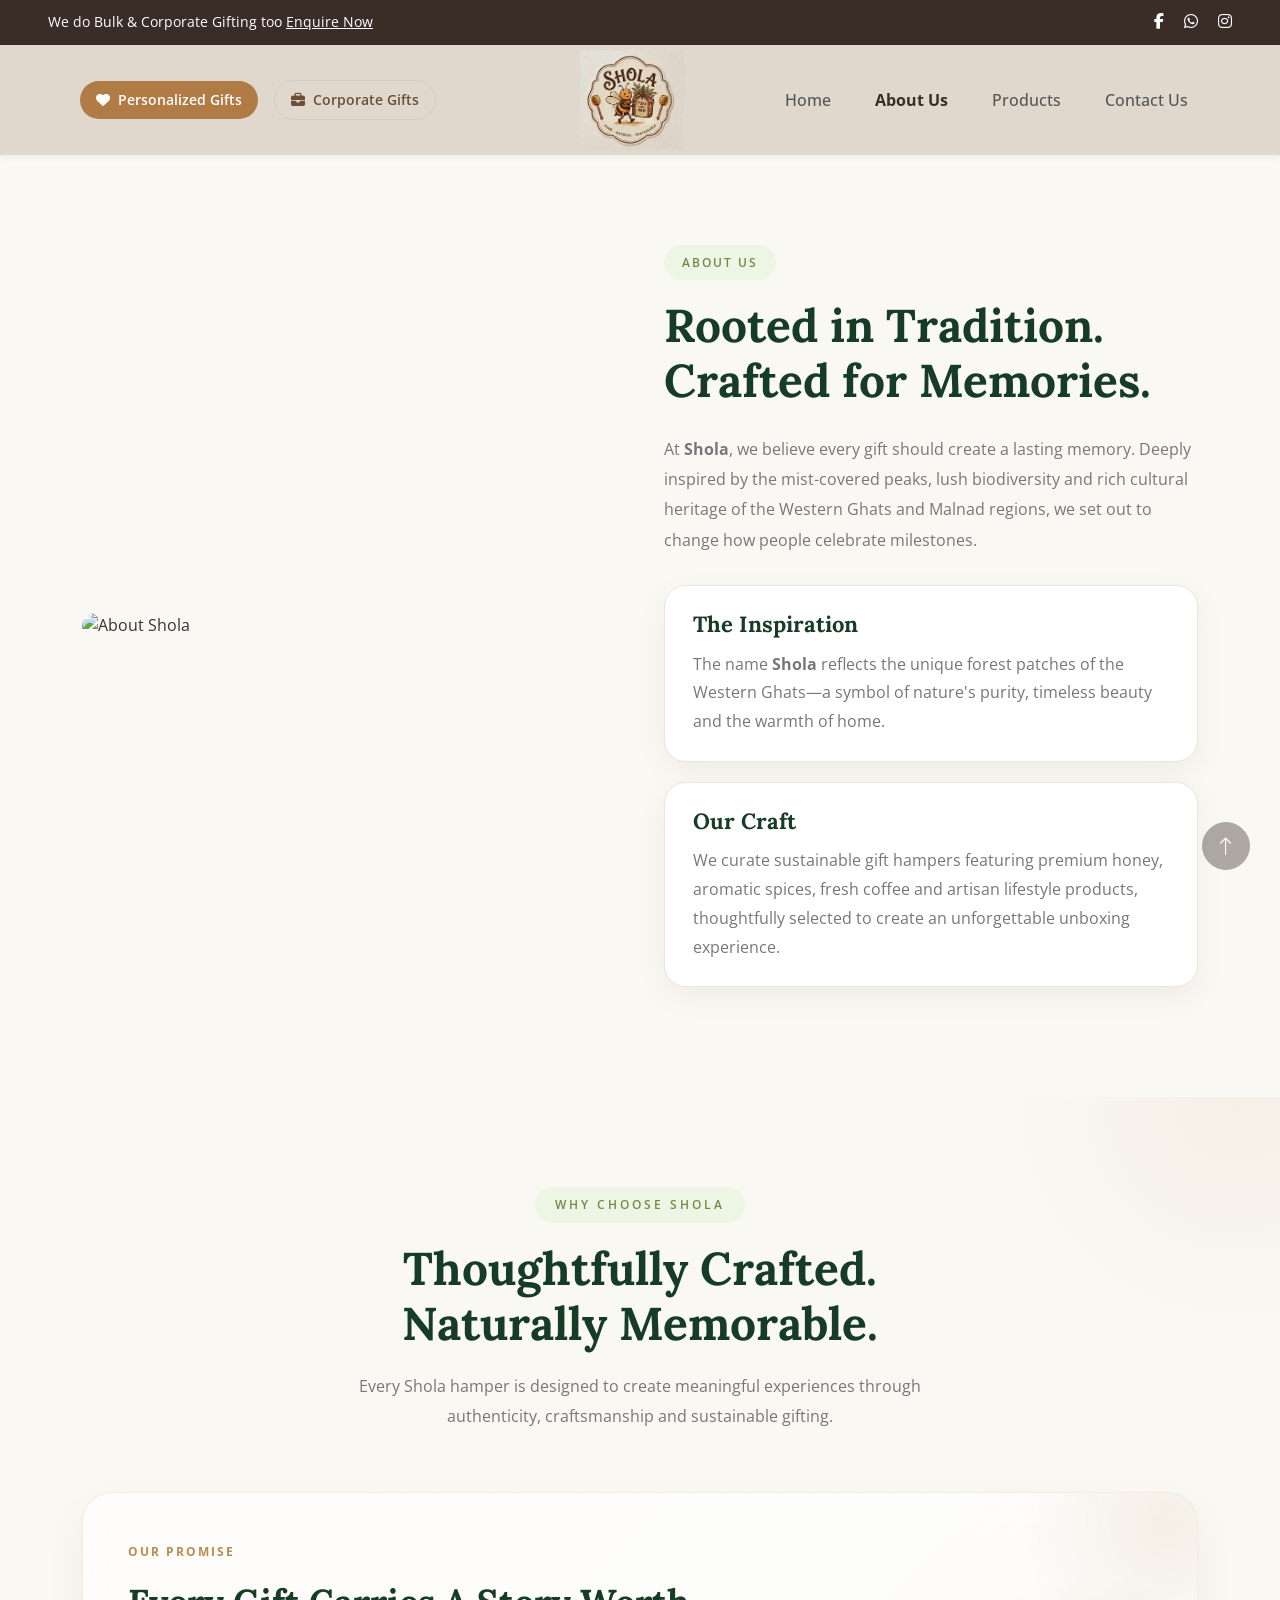
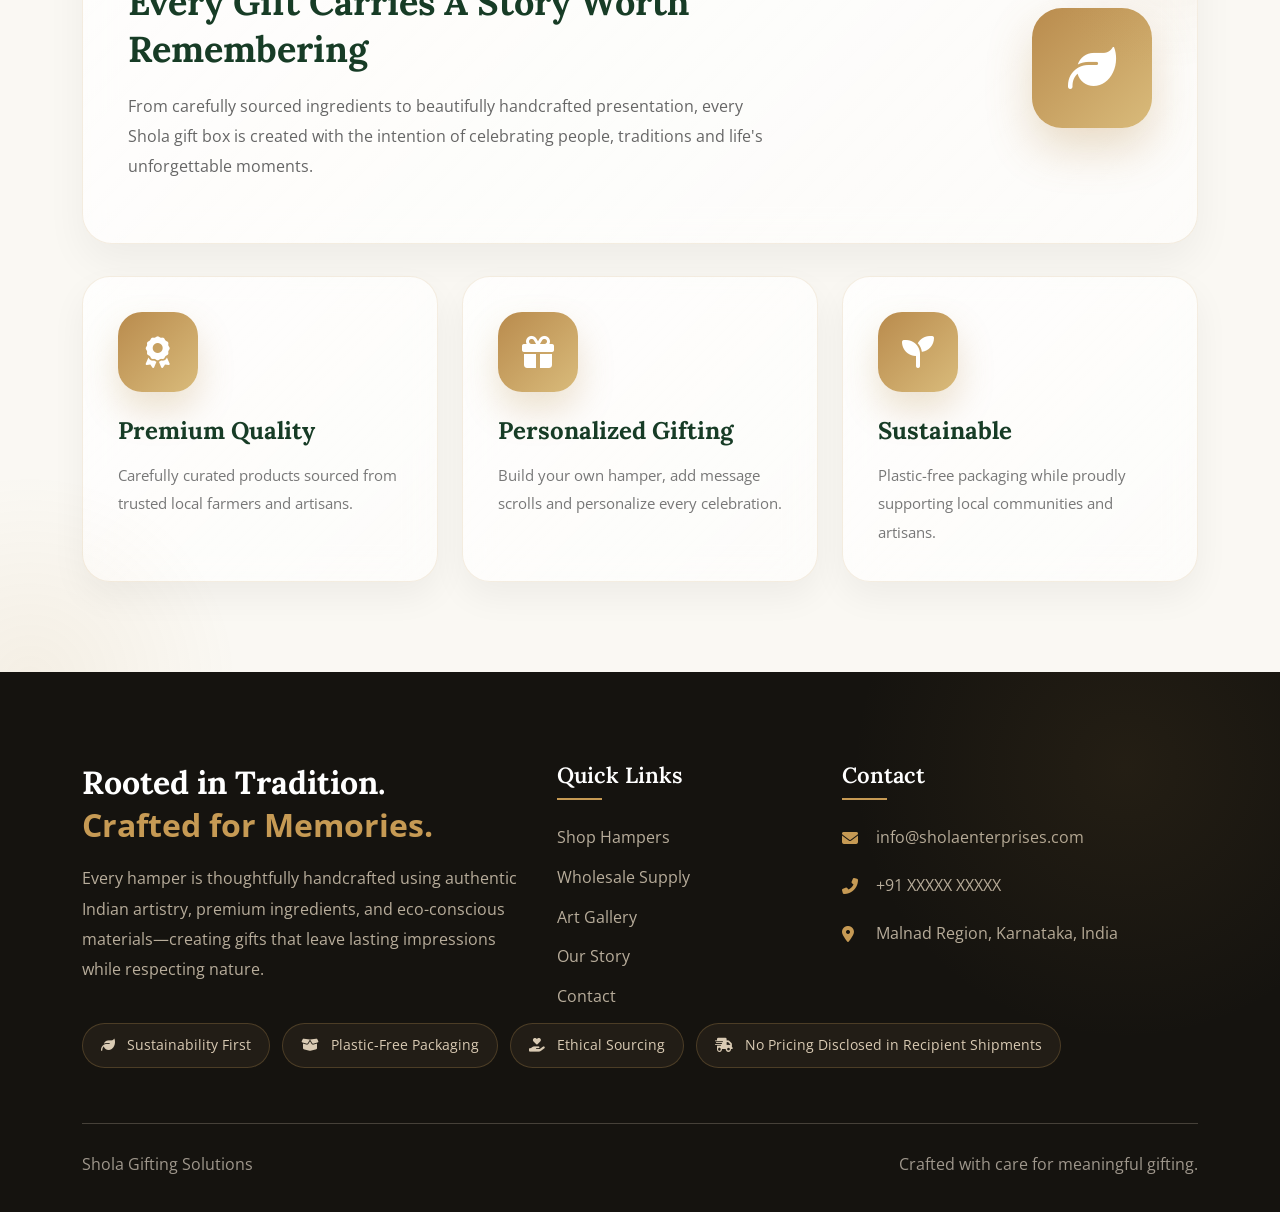
==== about.html @ b778dfd1 "First commit" ====
<!DOCTYPE html>
<html lang="en">

<head>
    <meta charset="utf-8">
    <title>Shola</title>
    <meta content="width=device-width, initial-scale=1.0" name="viewport">
    <meta content="" name="keywords">
    <meta content="" name="description">

    <!-- Favicon -->
    <link href="img/shola-logo.png" rel="icon">

    <!-- Google Web Fonts -->
    <link rel="preconnect" href="https://fonts.googleapis.com">
    <link rel="preconnect" href="https://fonts.gstatic.com" crossorigin>
    <link href="https://fonts.googleapis.com/css2?family=Open+Sans:wght@400;500&family=Lora:wght@600;700&display=swap"
        rel="stylesheet">

    <!-- Icon Font Stylesheet -->
    <link href="https://cdnjs.cloudflare.com/ajax/libs/font-awesome/5.10.0/css/all.min.css" rel="stylesheet">
    <link href="https://cdn.jsdelivr.net/npm/bootstrap-icons@1.4.1/font/bootstrap-icons.css" rel="stylesheet">

    <!-- Libraries Stylesheet -->
    <link href="lib/animate/animate.min.css" rel="stylesheet">
    <link href="lib/owlcarousel/assets/owl.carousel.min.css" rel="stylesheet">

    <!-- Customized Bootstrap Stylesheet -->
    <link href="css/bootstrap.min.css" rel="stylesheet">

    <!-- Template Stylesheet -->
    <link href="css/style.css" rel="stylesheet">

    <link rel="stylesheet" href="https://cdnjs.cloudflare.com/ajax/libs/font-awesome/6.5.2/css/all.min.css">
</head>

<body>
    <div id="header"></div>
    <!--=========================
        ABOUT SHOLA
==========================-->

    <section class="shola-about">

        <div class="container">

            <div class="row align-items-center g-5">

                <!-- Image -->

                <div class="col-lg-6">

                    <div class="shola-about-image">

                        <img src="https://placehold.co/700x850/f6f2ec/173c26?text=Shola+Image" alt="About Shola">

                    </div>

                </div>


                <!-- Content -->

                <div class="col-lg-6">

                    <span class="shola-about-tag">
                        ABOUT US
                    </span>

                    <h2 class="shola-about-title">
                        Rooted in Tradition.
                        <br>
                        Crafted for Memories.
                    </h2>

                    <p class="shola-about-text">

                        At <strong>Shola</strong>, we believe every gift should create
                        a lasting memory. Deeply inspired by the mist-covered peaks,
                        lush biodiversity and rich cultural heritage of the Western
                        Ghats and Malnad regions, we set out to change how people
                        celebrate milestones.

                    </p>

                    <div class="shola-about-card">

                        <h4>The Inspiration</h4>

                        <p>

                            The name <strong>Shola</strong> reflects the unique forest
                            patches of the Western Ghats—a symbol of nature's purity,
                            timeless beauty and the warmth of home.

                        </p>

                    </div>

                    <div class="shola-about-card">

                        <h4>Our Craft</h4>

                        <p>

                            We curate sustainable gift hampers featuring premium
                            honey, aromatic spices, fresh coffee and artisan
                            lifestyle products, thoughtfully selected to create an
                            unforgettable unboxing experience.

                        </p>

                    </div>

                </div>

            </div>

        </div>

    </section>

    <!--==================================
        WHY CHOOSE SHOLA
===================================-->

    <section class="shola-why">

        <div class="container">

            <div class="text-center mb-5">

                <span class="shola-why-tag">
                    WHY CHOOSE SHOLA
                </span>

                <h2 class="shola-why-title">
                    Thoughtfully Crafted.
                    <br>
                    Naturally Memorable.
                </h2>

                <p class="shola-why-subtitle">

                    Every Shola hamper is designed to create meaningful
                    experiences through authenticity, craftsmanship and
                    sustainable gifting.

                </p>

            </div>


            <!-- Hero Card -->

            <div class="shola-why-hero">

                <div class="row align-items-center">

                    <div class="col-lg-8">

                        <span class="shola-hero-label">
                            OUR PROMISE
                        </span>

                        <h3>

                            Every Gift Carries
                            A Story Worth Remembering

                        </h3>

                        <p>

                            From carefully sourced ingredients to beautifully
                            handcrafted presentation, every Shola gift box is
                            created with the intention of celebrating people,
                            traditions and life's unforgettable moments.

                        </p>

                    </div>

                    <div class="col-lg-4 text-lg-end">

                        <div class="shola-hero-icon">

                            <i class="fa fa-leaf"></i>

                        </div>

                    </div>

                </div>

            </div>



            <!-- Feature Cards -->

            <div class="row g-4 mt-2">

                <div class="col-lg-4">

                    <div class="shola-feature-card">

                        <div class="shola-feature-icon">

                            <i class="fa fa-award"></i>

                        </div>

                        <h4>
                            Premium Quality
                        </h4>

                        <p>

                            Carefully curated products sourced from trusted
                            local farmers and artisans.

                        </p>

                    </div>

                </div>



                <div class="col-lg-4">

                    <div class="shola-feature-card">

                        <div class="shola-feature-icon">

                            <i class="fa fa-gift"></i>

                        </div>

                        <h4>

                            Personalized Gifting

                        </h4>

                        <p>

                            Build your own hamper, add message scrolls
                            and personalize every celebration.

                        </p>

                    </div>

                </div>



                <div class="col-lg-4">

                    <div class="shola-feature-card">

                        <div class="shola-feature-icon">

                            <i class="fa fa-seedling"></i>

                        </div>

                        <h4>

                            Sustainable

                        </h4>

                        <p>

                            Plastic-free packaging while proudly supporting
                            local communities and artisans.

                        </p>

                    </div>

                </div>

            </div>

        </div>

    </section>
    <div id="footer"></div>

    <!-- Back to Top -->
    <a href="#" class="btn btn-lg btn-primary btn-lg-square rounded-circle back-to-top"><i
            class="bi bi-arrow-up"></i></a>


    <!-- JavaScript Libraries -->
    <script src="https://code.jquery.com/jquery-3.4.1.min.js"></script>
    <script src="https://cdn.jsdelivr.net/npm/bootstrap@5.0.0/dist/js/bootstrap.bundle.min.js"></script>
    <script src="lib/wow/wow.min.js"></script>
    <script src="lib/easing/easing.min.js"></script>
    <script src="lib/waypoints/waypoints.min.js"></script>
    <script src="lib/owlcarousel/owl.carousel.min.js"></script>

    <!-- Template Javascript -->
    <script src="js/include.js"></script>
    <script src="js/main.js"></script>
    <script>
        // Ensure carousel is initialized even if auto-ride is interfered with
        document.addEventListener('DOMContentLoaded', function () {
            try {
                var el = document.getElementById('header-carousel');
                if (el && window.bootstrap && bootstrap.Carousel) {
                    // re-init with options
                    var c = bootstrap.Carousel.getInstance(el);
                    if (!c) {
                        new bootstrap.Carousel(el, { interval: 4000, ride: 'carousel' });
                    } else {
                        c.cycle();
                    }
                }
            } catch (e) {
                console.warn('Carousel init error', e);
            }
        });
    </script>
</body>
---- css/style.css ----
/********** Template CSS **********/
:root {
    --primary: #3A2D28;
    --secondary: #aa5f03;
    --light: #F7F8FC;
    --dark: #111111;
}

.back-to-top {
    position: fixed;
    display: none;
    right: 30px;
    bottom: 30px;
    z-index: 99;
}

.my-6 {
    margin-top: 6rem;
    margin-bottom: 6rem;
}

.py-6 {
    padding-top: 3rem;
    padding-bottom: 3rem;
}

.bg-icon {
    background: url(../img/bg-icon.png) center center repeat;
    background-size: contain;
}


/*** Spinner ***/
#spinner {
    opacity: 0;
    visibility: hidden;
    transition: opacity .5s ease-out, visibility 0s linear .5s;
    z-index: 99999;
}

#spinner.show {
    transition: opacity .5s ease-out, visibility 0s linear 0s;
    visibility: visible;
    opacity: 1;
}


/*** Button ***/
.btn {
    font-weight: 500;
    transition: .5s;
}

.btn.btn-primary,
.btn.btn-secondary,
.btn.btn-outline-primary:hover,
.btn.btn-outline-secondary:hover {
    color: #FFFFFF;
}

.btn-square {
    width: 38px;
    height: 38px;
}

.btn-sm-square {
    width: 32px;
    height: 32px;
}

.btn-lg-square {
    width: 48px;
    height: 48px;
}

.btn-square,
.btn-sm-square,
.btn-lg-square {
    padding: 0;
    display: flex;
    align-items: center;
    justify-content: center;
    font-weight: normal;
}


/*** Navbar ***/
.fixed-top {
    transition: .5s;
}

.top-bar {
    background: #3A2D28;
    height: 45px;
    border-bottom: 1px solid rgba(0, 0, 0, .07);
}

.navbar .dropdown-toggle::after {
    border: none;
    content: "\f107";
    font-family: 'Open Sans', Arial, sans-serif;
    font-weight: 900;
    vertical-align: middle;
    margin-left: 8px;
}

.navbar .navbar-nav .nav-link {
    padding: 25px 15px;
    color: #555555;
    font-weight: 500;
    outline: none;
}

.navbar .navbar-nav .nav-link:hover,
.navbar .navbar-nav .nav-link.active {
    color: #3A2D28;
    font-weight: bold;
}

@media (max-width: 991.98px) {
    .navbar .navbar-nav {
        margin-top: 10px;
        border-top: 1px solid rgba(0, 0, 0, .07);
        background: #FFFFFF;
    }

    .navbar .navbar-nav .nav-link {
        padding: 10px 0;
    }
}

@media (min-width: 992px) {
    /* smoother dropdown: fade + slide instead of 3D rotate */
    .navbar .nav-item .dropdown-menu {
        display: block;
        visibility: hidden;
        top: 100%;
        transform: translateY(8px);
        transition: transform .18s ease, opacity .18s ease;
        opacity: 0;
        z-index: 2050;
        min-width: 220px;
    }

    .navbar .nav-item:hover .dropdown-menu {
        transform: translateY(0);
        visibility: visible;
        opacity: 1;
        color: #3A2D28; 
    }
}

/* General navbar/drowdown styling */
.navbar {
    z-index: 1100;
}

/* Refined header/navbar alignment overrides */
@media (min-width: 992px) {
    .container-fluid.fixed-top nav { padding-top: 0; padding-bottom: 0; }
    .container-fluid.fixed-top .row.w-100 { min-height: 96px; }
    .nav-left, .nav-center-logo, .nav-right { display:flex; align-items:center; }
    .nav-left { padding-left: 1.5rem; }
    .nav-right { padding-right: 1.5rem; }
    .nav-center-logo img { max-height: 78px; }
    .navbar .navbar-nav.flex-lg-row { padding: 0; margin: 0; gap: 1.25rem; }
    /* make nav links vertically centered and not stacked */
    .navbar .navbar-nav .nav-link { padding: 0.5rem .75rem; line-height: 1; height: auto; }
    .nav-right .navbar-nav { align-items: center; }
    /* ensure dropdown label aligns with other links */
    .nav-item.dropdown > .nav-link::after { margin-left: .5rem; }
}

@media (max-width: 991.98px) {
    /* keep pills hidden but ensure logo and toggler align */
    .nav-center-logo { justify-content: center; }
    .nav-right { justify-content: flex-end; }
    .nav-left { padding-left: .75rem; }
}

.navbar .dropdown-menu {
    background: #ffffff;
    border: 1px solid rgba(0,0,0,0.06);
    border-radius: 8px;
    padding: 6px 0;
    box-shadow: 0 8px 22px rgba(0,0,0,0.08);
}

.navbar .dropdown-item {
    color: var(--dark);
    padding: 10px 20px;
    font-weight: 500;
}

.navbar .dropdown-item:hover,
.navbar .dropdown-item:focus {
    background: rgba(30,90,15,0.06);
    color: var(--primary);
}

/* Mobile: make dropdowns full-width and touch-friendly inside collapsed nav */
@media (max-width: 991.98px) {
    .navbar .navbar-nav {
        background: #ffffff;
    }
    .navbar .dropdown-menu {
        position: static;
        float: none;
        box-shadow: none;
        border: none;
        padding-left: 0;
        padding-right: 0;
    }
    .navbar .dropdown-item {
        padding-left: 1.25rem;
        padding-right: 1.25rem;
    }
}

/* Ensure dropdown sits above announcement bar */
.container-fluid.fixed-top {
    z-index: 2000;
}


.page-header {
    padding-top: 14rem;
    padding-bottom: 6rem;
    background: url(../img/breadcrumb-about.png) top right no-repeat;
    background-size: cover;
}

.page-header1 {
    padding-top: 14rem;
    padding-bottom: 6rem;
    background: url(../img/breadcrumb-contact.png) top right no-repeat;
    background-size: cover;
}

/*** Carousel ***/
#header-carousel .carousel-item {
    height: 75vh;
    min-height: 360px;
    overflow: hidden;
}
#header-carousel .carousel-item img {
    width: 100%;
    height: 100%;
    object-fit: cover;
    object-position: center center;
}

#header-carousel .carousel-inner {
    height: 75vh;
}

/* ensure images render and don't collapse */
#header-carousel .carousel-item img {
    display: block;
    width: 100%;
    height: 75vh;
    object-fit: cover;
}

/* Slightly darken images for caption readability */
#header-carousel .carousel-item img {
    filter: brightness(0.92);
}

#header-carousel .carousel-caption h5 {
    font-size: 1.5rem;
    font-weight: 700;
    color: #fff;
}

#header-carousel .carousel-caption p {
    color: #fff;
}

/* Background-image slides (faster paint, no layout shift) */
#header-carousel .carousel-item {
    background-size: cover;
    background-position: center center;
    background-repeat: no-repeat;
    transition: transform .6s ease, opacity .6s ease;
    will-change: transform, opacity;
}

#header-carousel .carousel-item .overlay {
    position: absolute;
    inset: 0;
    background: rgba(0,0,0,0.22);
    z-index: 1;
}

#header-carousel .carousel-caption {
    position: absolute;
    top: 0;
    bottom: 0;
    left: 0;
    right: 0;
    display: flex;
    align-items: center;
    z-index: 2;
}

#header-carousel .carousel-item { position: relative; }

/* keep overlay below caption/content */
#header-carousel .carousel-item > *:not(.overlay) { position: relative; z-index: 3; }

/* Ensure Bootstrap carousel is visible and not hidden by other global styles */
#header-carousel {
    opacity: 1 !important;
    visibility: visible !important;
}

.breadcrumb-item+.breadcrumb-item::before {
    color: #999999;
}


/*** Section Header ***/
.section-header {
    position: relative;
    padding-top: 0px;
}

/* .section-header::before {
    position: absolute;
    content: "";
    width: 60px;
    height: 2px;
    top: 0;
    left: 50%;
    transform: translateX(-50%);
    background: var(--primary);
}

.section-header::after {
    position: absolute;
    content: "";
    width: 90px;
    height: 2px;
    top: 10px;
    left: 50%;
    transform: translateX(-50%);
    background: var(--secondary);
} */

.section-header.text-start::before,
.section-header.text-start::after {
    left: 0;
    transform: translateX(0);
}



/*** About ***/
.about-img img {
    position: relative;
    z-index: 2;
}

.about-img::before {
    position: absolute;
    content: "";
    top: 0;
    left: -50%;
    width: 100%;
    height: 100%;
    background-image: -webkit-repeating-radial-gradient(#FFFFFF, #EEEEEE 5px, transparent 5px, transparent 10px);
    background-image: -moz-repeating-radial-gradient(#FFFFFF, #EEEEEE 5px, transparent 5px, transparent 10px);
    background-image: -ms-repeating-radial-gradient(#FFFFFF, #EEEEEE 5px, transparent 5px, transparent 10px);
    background-image: -o-repeating-radial-gradient(#FFFFFF, #EEEEEE 5px, transparent 5px, transparent 10px);
    background-image: repeating-radial-gradient(#FFFFFF, #EEEEEE 5px, transparent 5px, transparent 10px);
    background-size: 20px 20px;
    transform: skew(20deg);
    z-index: 1;
}


/*** Product ***/
.nav-pills .nav-item .btn {
    color: var(--dark);
}

.nav-pills .nav-item .btn:hover,
.nav-pills .nav-item .btn.active {
    color: #FFFFFF;
}

.product-item {
    box-shadow: 0 0 45px rgba(0, 0, 0, .07);
}

.product-item img {
    transition: .5s;
}

.product-item:hover img {
    transform: scale(1.1);
}

.product-item small a:hover {
    color: var(--primary) !important;
}


/*** Testimonial ***/
.testimonial-carousel .owl-item .testimonial-item img {
    width: 60px;
    height: 60px;
}

.testimonial-carousel .owl-item .testimonial-item,
.testimonial-carousel .owl-item .testimonial-item * {
    transition: .5s;
}

.testimonial-carousel .owl-item.center .testimonial-item {
    background: var(--primary) !important;
}

.testimonial-carousel .owl-item.center .testimonial-item * {
    color: #FFFFFF !important;
}

.testimonial-carousel .owl-item.center .testimonial-item i {
    color: var(--secondary) !important;
}

.testimonial-carousel .owl-nav {
    margin-top: 30px;
    display: flex;
    justify-content: center;
}

.testimonial-carousel .owl-nav .owl-prev,
.testimonial-carousel .owl-nav .owl-next {
    margin: 0 12px;
    width: 50px;
    height: 50px;
    display: flex;
    align-items: center;
    justify-content: center;
    color: var(--dark);
    border: 2px solid var(--primary);
    border-radius: 50px;
    font-size: 18px;
    transition: .5s;
}

.testimonial-carousel .owl-nav .owl-prev:hover,
.testimonial-carousel .owl-nav .owl-next:hover {
    color: #FFFFFF;
    background: var(--primary);
}


/*** Footer ***/
.footer {
    color: #999999;
}

.footer .btn.btn-link {
    display: block;
    margin-bottom: 5px;
    padding: 0;
    text-align: left;
    color: #999999;
    font-weight: normal;
    text-transform: capitalize;
    transition: .3s;
}

.footer .btn.btn-link::before {
    position: relative;
    content: "\f105";
    font-family: 'Open Sans', Arial, sans-serif;
    font-weight: 900;
    color: #999999;
    margin-right: 10px;
}

.footer .btn.btn-link:hover {
    color: var(--light);
    letter-spacing: 1px;
    box-shadow: none;
}

.footer .copyright {
    padding: 25px 0;
    font-size: 15px;
    border-top: 1px solid rgba(256, 256, 256, .1);
}

.footer .copyright a {
    color: var(--light);
}

.footer .copyright a:hover {
    color: var(--primary);
}

/* custom css */

.container-fluid.fixed-top.px-0.wow.fadeIn {
    background-color: #fff !important;
}

#header {
    min-height: 155px;
}

@media (max-width: 991.98px) {
    #header {
        min-height: 145px;
    }
}

.fa-facebook-f {
    color: #fff; 
}

.fa-instagram {
    color: #fff; 
}


/* Announcement bar (news ticker) */
.announcement-bar {
    padding: 0.45rem 0;
    border-top: 1px solid rgba(0,0,0,0.04);
    z-index: 1035;
}

.announcement-bar .ticker {
    overflow: hidden;
}
.announcement-bar .ticker__wrap {
    display: inline-block;
    white-space: nowrap;
    will-change: transform;
    animation: ticker-scroll 20s linear infinite;
}
.announcement-bar .ticker__item {
    display: inline-block;
    padding-right: 4rem;
    font-weight: 600;
    color: #ffffff;
    font-size: 1rem;
}
.announcement-bar .ticker__wrap:hover {
    animation-play-state: paused;
}

/* Stabilize fixed header to avoid blinking on scroll */
.container-fluid.fixed-top {
    background-color: #ffffff !important;
    border-bottom: 1px solid rgba(0,0,0,0.07) !important;
    box-shadow: 0 2px 6px rgba(0,0,0,0.04);
    -webkit-backface-visibility: hidden;
    backface-visibility: hidden;
}

/* Disable WOW/animate effects on the fixed header to prevent layout shifts */
.container-fluid.fixed-top.wow,
.container-fluid.fixed-top.fadeIn,
.container-fluid.fixed-top.animated {
    animation: none !important;
    opacity: 1 !important;
    transform: none !important;
}

/* Make header height stable */
.container-fluid.fixed-top .top-bar,
.container-fluid.fixed-top nav.navbar,
.container-fluid.fixed-top .announcement-bar {
    -webkit-transform: translateZ(0);
}

@keyframes ticker-scroll {
    0% { transform: translateX(0); }
    100% { transform: translateX(-50%); }
}

@media (max-width: 767.98px) {
    .announcement-bar { padding: 0.5rem 0; }
    .announcement-bar .ticker__item { font-size: 0.9rem; padding-right: 2rem; }
    .page-header { padding-top: 16rem; }
}

@media (min-width: 768px) and (max-width: 991.98px) {
    .announcement-bar .ticker__item { font-size: 0.95rem; }
}

.fa-twitter {
    color: #fff; 
}

.mb-5 {
    margin-bottom: 0px !important;
}

.display-2 {
        font-size: 50px!important;
    }

 .btn-check:checked+.btn-outline-primary:focus, .btn-check:active+.btn-outline-primary:focus, .btn-outline-primary:active:focus, .btn-outline-primary.active:focus, .btn-outline-primary.dropdown-toggle.show:focus {
    box-shadow: none !important;
}

.navbar .dropdown-toggle::after { 
display: none!important;
}

.social-icon{
    width:45px;
    height:45px;
    display:flex;
    align-items:center;
    justify-content:center;
    text-decoration:none;
    background:transparent;
    transition:all .3s ease;
    font-size:20px;
}

/* Official Colors */
.facebook i{
    color:#1877F2;
}

.instagram i{
    /* Instagram Gradient */
    background:linear-gradient(
        45deg,
        #f09433,
        #e6683c,
        #dc2743,
        #cc2366,
        #bc1888
    );
    -webkit-background-clip:text;
    -webkit-text-fill-color:transparent;
}

.whatsapp i{
    color:#25D366;
}

/* Hover Effect */
.social-icon:hover{
    border-color:#fff;
    background:transparent;
    transform:translateY(-3px);
}

.social-icon:hover i{
    opacity:1;
}

.bgf{
    color:#999999;
}

.bgf:hover{
    color:#fff;
}

.footer .btn.btn-link::before { 
     display:none !important;
}

.category-section{
    background:#faf8f3;
    position:relative;
}

.section-tag{
    display:inline-block;
    color:#6f8b45;
    background:#edf5e5;
    padding:8px 18px;
    border-radius:30px;
    font-size:14px;
    font-weight:600;
    letter-spacing:1px;
    margin-bottom:15px;
}

.section-title{
    font-size:44px;
    font-weight:700;
    color:#173c26;
}

.section-subtitle{
    color:#777;
    max-width:650px;
    margin:auto;
    margin-top:10px;
}

.category-card{

    display:block;

    background:white;

    padding:40px 25px;

    border-radius:25px;

    text-align:center;

    text-decoration:none;

    position:relative;

    overflow:hidden;

    transition:.35s;

    box-shadow:
    0 10px 30px rgba(0,0,0,.05);

    height:100%;
}



.category-icon{

    width:95px;
    height:95px;

    margin:auto;

    border-radius:50%;

    background:#f7f4eb;

    display:flex;

    align-items:center;

    justify-content:center;

    margin-bottom:30px;

    transition:.35s;
}

.category-icon img{

    width:120px;
}

.category-card h4{

    color:#183c25;

    font-weight:700;

    margin-bottom:8px;
}

.category-card p{

    color:#777;

    margin-bottom:30px;
}

.category-card span{

    color:#6d8b42;

    font-weight:600;

    transition:.3s;
}

.category-card:hover{

    transform:translateY(-12px);
}

.category-card:hover:before{

    transform:scale(1.6);
}

.category-card:hover .category-icon{

    background:#173c26;
}


.category-card:hover span{

    letter-spacing:1px;
}

.marketplaces{
    padding:20px 20px;
    background:linear-gradient(180deg,#fff,#faf8f3);
    position:relative;
    overflow:hidden;
}

.marketplaces::before{
    content:'';
    width:350px;
    height:350px;
    background:#ffd54f22;
    border-radius:50%;
    position:absolute;
    left:-120px;
    top:-120px;
    filter:blur(40px);
}

.marketplaces::after{
    content:'';
    width:280px;
    height:280px;
    background:#c8e6c922;
    border-radius:50%;
    position:absolute;
    right:-100px;
    bottom:-100px;
    filter:blur(40px);
}

.marketplaces .container{
    max-width:1200px;
    margin:auto;
    text-align:center;
    position:relative;
    z-index:2;
}

.marketplaces .tag{
    display:inline-block;
    padding:10px 22px;
    border-radius:50px;
    background:#f4efe5;
    color:#8b5e3c;
    font-weight:600;
    margin-bottom:20px;
}

.marketplaces h2{
    font-size:48px;
    line-height:1.2;
    margin-bottom:18px;
    color:#1b1b1b;
}

.marketplaces h2 span{
    display:block;
    color:#c08b2b;
}

.marketplaces p{
    max-width:650px;
    margin:auto;
    color:#666;
    font-size:17px;
    margin-bottom:20px;
}

.platforms{
    display:grid;
    grid-template-columns:repeat(auto-fit,minmax(150px,1fr));
    gap:28px;
}

.platform{
    height:130px;
    background:white;
    border-radius:22px;
    display:flex;
    align-items:center;
    justify-content:center;
    box-shadow:
        0 10px 35px rgba(0,0,0,.08);
    transition:.35s ease;
    border:1px solid rgba(0,0,0,.05);
    position:relative;
    overflow:hidden;
}

.platform::before{
    content:'';
    position:absolute;
    inset:0;
    background:linear-gradient(
        135deg,
        rgba(255,215,0,.08),
        transparent 60%
    );
    opacity:0;
    transition:.35s;
}

.platform:hover{
    transform:translateY(-12px);
    box-shadow:
        0 18px 45px rgba(0,0,0,.12);
}

.platform:hover::before{
    opacity:1;
}

.platform img{
    width:75px;
    transition:.35s;
}

.platform:hover img{
    transform:scale(1.12);
}

.blinkit:hover{
    border-color:#ffd600;
}

.instamart:hover{
    border-color:#ff7a00;
}

.zepto:hover{
    border-color:#7b2ff7;
}

.amazon:hover{
    border-color:#f9a825;
}

.flipkart:hover{
    border-color:#1976d2;
}

.bigbasket:hover{
    border-color:#8bc34a;
}

@media(max-width:768px){

.marketplaces{
    padding:70px 20px;
}

.marketplaces h2{
    font-size:34px;
}

.platform{
    height:110px;
}

.platform img{
    width:60px;
}

}

@media (max-width: 991.98px) {
    #header-carousel .carousel-inner {
        height: 55vh;
    }

    #header-carousel .carousel-caption {
        padding: 1rem 1.25rem;
    }

    .section-title {
        font-size: 36px;
    }

    .section-subtitle {
        max-width: 100%;
        margin-top: 0.75rem;
        font-size: 0.98rem;
    }

    .category-card {
        padding: 30px 20px;
    }

    .category-icon {
        width: 80px;
        height: 80px;
        margin-bottom: 25px;
    }

    .category-icon img {
        width: 70px;
        max-width: 100%;
        height: auto;
    }

    .product-item {
        min-height: auto;
    }

    .testimonial-carousel .owl-item .testimonial-item {
        padding: 1.5rem;
    }

    .testimonial-carousel .owl-item .testimonial-item img {
        width: 50px;
        height: 50px;
    }

    .testimonial-carousel .owl-nav .owl-prev,
    .testimonial-carousel .owl-nav .owl-next {
        width: 40px;
        height: 40px;
        font-size: 16px;
    }

    .display-2 {
        font-size: 42px !important;
    }
}

@media (max-width: 767.98px) {
    #header-carousel .carousel-inner {
        height: 45vh;
    }

    .carousel-caption {
        align-items: flex-end;
        padding: 1rem;
    }

    .carousel-caption h5 {
        font-size: 1.25rem;
    }

    .carousel-caption p {
        font-size: 0.95rem;
    }

    .announcement-bar .ticker__item {
        font-size: 0.88rem;
        padding-right: 1.5rem;
    }

    .category-card {
        padding: 20px 16px;
    }

    .section-title {
        font-size: 30px;
    }

    .section-subtitle {
        font-size: 0.95rem;
    }

    .platform {
        height: auto;
        min-height: 100px;
    }

    .platform img {
        width: 50px;
    }

    .product-item img {
        max-height: 240px;
    }

    .testimonial-carousel .owl-item .testimonial-item {
        padding: 1rem;
    }

    .testimonial-item p {
        font-size: 0.95rem;
    }

    .testimonial-carousel .owl-nav {
        margin-top: 20px;
    }

    .testimonial-carousel .owl-nav .owl-prev,
    .testimonial-carousel .owl-nav .owl-next {
        width: 38px;
        height: 38px;
    }

    .footer .copyright {
        padding: 20px 0;
        font-size: 14px;
    }

    .navbar .navbar-nav .nav-link {
        padding: 0.75rem 0;
    }
}

@media (max-width: 575.98px) {
    .navbar-brand img {
        max-height: 60px;
    }

    .navbar .navbar-collapse {
        padding: 0 1rem;
    }

    #header-carousel .carousel-inner {
        height: 40vh;
    }

    #header-carousel .carousel-caption {
        padding: 0.8rem 1rem;
    }

    .section-title {
        font-size: 28px;
    }

    .section-subtitle {
        font-size: 0.9rem;
    }

    .category-card {
        padding: 16px 14px;
    }

    .category-icon {
        width: 70px;
        height: 70px;
    }

    .category-icon img {
        width: 55px;
    }

    .marketplaces .tag {
        padding: 8px 16px;
    }

    .marketplaces h2 {
        font-size: 30px;
    }

    .marketplaces p {
        font-size: 0.95rem;
    }

    .testimonial-carousel .owl-item .testimonial-item {
        padding: 0.85rem;
    }

    .testimonial-item p {
        font-size: 0.92rem;
    }

    .footer .copyright {
        padding: 16px 0;
    }
}

div#tab-1 {
    margin-top: 20px;
}

*{
margin:0;
padding:0;
box-sizing:border-box;
font-family:'Open Sans', Arial, sans-serif;
}

html, body {
    font-family:'Open Sans', Arial, sans-serif;
    color:#333333;
    line-height:1.6;
    background:#fafafa;
    overflow-x: hidden;
}

img, svg, video, iframe {
    max-width: 100%;
    height: auto;
    display: block;
}

.dryfruits{
width:90%;
margin:60px auto;
}

h2{
font-size:36px;
margin-bottom:25px;
}

.tabs{
display:flex;
gap:20px;
margin-bottom:40px;
flex-wrap:wrap;
}

.tab{
background:none;
border:none;
font-size:18px;
cursor:pointer;
padding-bottom:8px;
color:#666;
}

.tab.active{
border-bottom:3px solid #0d8c72;
color:#000;
font-weight:bold;
}

.category{
display:none;
}

.category.active{
display:block;
}

.slider{
position:relative;
max-width:420px;
margin:auto;
}

.slides{
position:relative;
height:420px;
overflow:hidden;
}

.slides .slide{
position:absolute;
width:100%;
height:100%;
object-fit:contain;
opacity:0;
transition:.5s;
}

.slides .slide.active{
opacity:1;
}


.prev,
.next{

position:absolute;
top:50%;
transform:translateY(-50%);
width:45px;
height:45px;
border:none;
border-radius:50%;
background:#fff;
box-shadow:0 5px 15px rgba(0,0,0,.15);
cursor:pointer;
font-size:22px;
z-index:5;
}

.prev{
left:-60px;
}

.next{
right:-60px;
}

.dots{
margin:25px 0;
text-align:center;
}

.dot{

width:12px;
height:12px;
background:#ccc;
display:inline-block;
margin:5px;
border-radius:50%;
cursor:pointer;
}

.dot.active{
background:#0d8c72;
}

.buttons{

display:flex;
justify-content:center;
gap:15px;
margin-top:20px;
flex-wrap:wrap;
}

.buttons a{

text-decoration:none;
padding:12px 25px;
border-radius:8px;
color:#fff;
font-weight:bold;
}

.buy{
background:#0d8c72;
}

.amazon{
background:#ff9900;
}

.flipkart{
background:#2874f0;
}

.platform.amazon {
background:#fff !important;
}

.platform.flipkart {
background:#fff !important;
}

.pt-5 {
    padding-top: 0rem !important;
}

nav.navbar.navbar-expand-lg.navbar-light.py-lg-0.px-lg-5.wow.fadeIn
 {
    background: #ded6cb !important;
}

/*==========================
        SHOLA FOOTER
===========================*/

.shola-footer{

    background:#15130f;

    color:#d7cbb9;

    padding:90px 0 35px;

    position:relative;

    overflow:hidden;
}


.shola-footer::before{

    content:"";

    position:absolute;

    width:550px;

    height:550px;

    background:radial-gradient(circle,#8a6b3620,transparent 70%);

    top:-180px;

    right:-120px;

}


.shola-footer-logo img{

    height:70px;

    margin-bottom:25px;

}


.shola-footer-title{

    color:#fff;

    font-size:32px;

    font-weight:700;

    line-height:1.3;

    margin-bottom:18px;

}


.shola-footer-title span{

    color:#c69a54;

    display:block;

}


.shola-footer-text{

    color:#b8ad9b;

    line-height:1.9;

    margin-bottom:35px;

}


.footer-heading{

    color:#fff;

    font-size:22px;

    margin-bottom:25px;

    position:relative;

}


.footer-heading::after{

    content:"";

    width:45px;

    height:2px;

    background:#c69a54;

    display:block;

    margin-top:10px;

}


.footer-links{

    list-style:none;

    padding:0;

    margin:0;

}


.footer-links li{

    margin-bottom:14px;

}


.footer-links a{

    color:#b8ad9b;

    text-decoration:none;

    transition:.35s;

    display:inline-block;

}


.footer-links a:hover{

    color:#d9b574;

    transform:translateX(8px);

}


.footer-contact div{

    display:flex;

    align-items:flex-start;

    gap:14px;

    margin-bottom:22px;

}


.footer-contact i{

    color:#c69a54;

    margin-top:5px;

    width:20px;

}


.footer-contact a,

.footer-contact span{

    color:#b8ad9b;

    text-decoration:none;

    transition:.3s;

}


.footer-contact a:hover{

    color:#fff;

}


.shola-footer-promise{

    display:flex;

    flex-wrap:wrap;

    gap:12px;

}


.shola-footer-promise span{

    background:#221d16;

    border:1px solid rgba(198,154,84,.25);

    color:#d9cab3;

    padding:10px 18px;

    border-radius:30px;

    font-size:14px;

    transition:.35s;

}


.shola-footer-promise span:hover{

    background:#c69a54;

    color:#fff;

    transform:translateY(-4px);

}


.shola-footer-promise i{

    margin-right:8px;

}


.footer-divider{

    border-color:rgba(255,255,255,.08);

    margin:55px 0 28px;

}


.footer-copy,

.footer-credit{

    color:#9f978c;

    margin:0;

}


.footer-credit a{

    color:#d9b574;

    text-decoration:none;

}


.footer-credit a:hover{

    color:#fff;

}


@media(max-width:991px){

.shola-footer{

text-align:center;

}

.footer-heading::after{

margin:auto;
margin-top:10px;

}

.footer-contact div{

justify-content:center;

}

.shola-footer-promise{

justify-content:center;

}

}

/*==========================================
        SHOLA EXPLORE COLLECTIONS
        PART 1
==========================================*/

.shola-explore{
    position:relative;
    padding:90px 0;
    background:linear-gradient(180deg,#fbfaf8 0%,#f6f2ec 100%);
    overflow:hidden;
}

.shola-explore::before{
    content:"";
    position:absolute;
    width:520px;
    height:520px;
    left:-260px;
    top:-180px;
    border-radius:50%;
    background:radial-gradient(circle,
    rgba(183,138,67,.10),
    transparent 72%);
}

.shola-explore::after{
    content:"";
    position:absolute;
    width:420px;
    height:420px;
    right:-180px;
    bottom:-150px;
    border-radius:50%;
    background:radial-gradient(circle,
    rgba(183,138,67,.08),
    transparent 72%);
}


/*==============================
        SECTION TITLE
==============================*/

.shola-explore-label{

    display:inline-flex;
    align-items:center;
    justify-content:center;

    padding:8px 22px;

    border-radius:50px;

    background:#ffffff;

    border:1px solid rgba(184,140,67,.15);

    color:#a17439;

    font-size:12px;

    letter-spacing:3px;

    text-transform:uppercase;

    font-weight:600;

    box-shadow:0 10px 25px rgba(0,0,0,.04);

}

.shola-explore-title{

    margin-top:18px;

    font-size:46px;

    font-weight:700;

    color:#202020;

    line-height:1.2;

    letter-spacing:-1px;

}


/*==============================
        CARD
==============================*/

.shola-collection-card{

    position:relative;

    display:flex;

    align-items:center;

    gap:28px;

    background:rgba(255,255,255,.65);

    backdrop-filter:blur(18px);

    -webkit-backdrop-filter:blur(18px);

    border:1px solid rgba(255,255,255,.7);

    border-radius:28px;

    padding:32px;

    min-height:220px;

    overflow:hidden;

    transition:.45s;

    box-shadow:
    0 10px 30px rgba(0,0,0,.05);

}

.shola-feature-card{

    background:linear-gradient(135deg,
    #fff,
    #faf4ea);

}

.shola-collection-card::before{

    content:"";

    position:absolute;

    inset:0;

    border-radius:28px;

    padding:1px;

    background:linear-gradient(135deg,
    rgba(183,138,67,.5),
    transparent,
    rgba(183,138,67,.3));

    -webkit-mask:
        linear-gradient(#fff 0 0) content-box,
        linear-gradient(#fff 0 0);

    -webkit-mask-composite:xor;

    mask-composite:exclude;

    opacity:0;

    transition:.45s;

}

.shola-collection-card:hover{

    transform:translateY(-10px);

    box-shadow:
    0 30px 60px rgba(0,0,0,.08);

}

.shola-collection-card:hover::before{

    opacity:1;

}


/*==============================
        ICON
==============================*/

.shola-card-icon{

    width:86px;

    height:86px;

    min-width:86px;

    border-radius:24px;

    display:flex;

    align-items:center;

    justify-content:center;

    background:linear-gradient(135deg,
    #b98b4d,
    #d9bb7b);

    color:#fff;

    font-size:34px;

    transition:.45s;

    box-shadow:
    0 18px 30px rgba(185,139,77,.30);

}

.shola-collection-card:hover
.shola-card-icon{

    transform:
    rotate(-8deg)
    scale(1.08);

}


/*==============================
        CONTENT
==============================*/

.shola-card-content{

    flex:1;

}

.shola-card-number{

    display:inline-block;

    color:#b98b4d;

    font-size:12px;

    letter-spacing:4px;

    font-weight:700;

    margin-bottom:10px;

}

.shola-card-content h3{

    font-size:27px;

    color:#222;

    font-weight:700;

    margin-bottom:18px;

    transition:.35s;

}

.shola-collection-card:hover h3{

    color:#b98b4d;

}

.shola-item-list{

    display:flex;

    flex-wrap:wrap;

    gap:10px;

}

.shola-item-list span{

    display:inline-flex;

    align-items:center;

    padding:9px 16px;

    border-radius:30px;

    background:#faf7f2;

    border:1px solid #ede3d1;

    color:#555;

    font-size:13px;

    font-weight:500;

    transition:.35s;

}

.shola-item-list span:hover{

    background:#b98b4d;

    color:#fff;

    border-color:#b98b4d;

}

/*==========================================
        ARROW
==========================================*/

.shola-arrow{

    width:60px;

    height:60px;

    min-width:60px;

    border-radius:18px;

    display:flex;

    align-items:center;

    justify-content:center;

    background:#f8f5ef;

    color:#b98b4d;

    font-size:20px;

    transition:all .4s ease;

    position:relative;

    overflow:hidden;

}

.shola-arrow::before{

    content:"";

    position:absolute;

    inset:0;

    background:linear-gradient(135deg,#b98b4d,#d7ba7d);

    transform:scale(0);

    transition:.4s;

    border-radius:18px;

}

.shola-arrow i{

    position:relative;

    z-index:2;

    transition:.35s;

}

.shola-collection-card:hover .shola-arrow{

    color:#fff;

}

.shola-collection-card:hover .shola-arrow::before{

    transform:scale(1);

}

.shola-collection-card:hover .shola-arrow i{

    transform:translateX(6px);

}


/*==========================================
        WHOLESALE STRIP
==========================================*/

.shola-wholesale-strip{

    display:flex;

    align-items:center;

    justify-content:space-between;

    padding:26px 34px;

    border-radius:24px;

    background:#1d1d1d;

    color:#fff;

    transition:.45s;

    position:relative;

    overflow:hidden;

    cursor:pointer;

}

.shola-wholesale-strip::before{

    content:"";

    position:absolute;

    left:-120%;

    top:0;

    width:100%;

    height:100%;

    background:linear-gradient(
        120deg,
        transparent,
        rgba(255,255,255,.12),
        transparent
    );

    transition:1s;

}

.shola-wholesale-strip:hover::before{

    left:120%;

}

.shola-wholesale-strip:hover{

    transform:translateY(-6px);

    box-shadow:0 22px 45px rgba(0,0,0,.15);

}

.shola-strip-left{

    display:flex;

    align-items:center;

    gap:18px;

}

.shola-strip-left i{

    width:56px;

    height:56px;

    border-radius:18px;

    display:flex;

    align-items:center;

    justify-content:center;

    background:rgba(255,255,255,.08);

    color:#d9bb7b;

    font-size:22px;

}

.shola-strip-left span{

    font-size:20px;

    font-weight:600;

    letter-spacing:.3px;

}

.shola-strip-right{

    width:58px;

    height:58px;

    border-radius:18px;

    display:flex;

    align-items:center;

    justify-content:center;

    background:#b98b4d;

    transition:.35s;

}

.shola-strip-right i{

    color:#fff;

    font-size:20px;

    transition:.35s;

}

.shola-wholesale-strip:hover .shola-strip-right{

    transform:rotate(-45deg);

}


/*==========================================
        GLOW EFFECT
==========================================*/

.shola-collection-card{

    isolation:isolate;

}

.shola-collection-card::after{

    content:"";

    position:absolute;

    width:240px;

    height:240px;

    right:-140px;

    top:-140px;

    border-radius:50%;

    background:radial-gradient(circle,
    rgba(185,139,77,.18),
    transparent 72%);

    opacity:0;

    transition:.45s;

    z-index:-1;

}

.shola-collection-card:hover::after{

    opacity:1;

}


/*==========================================
        RESPONSIVE
==========================================*/

@media (max-width:1200px){

    .shola-explore{
        padding:80px 0;
    }

    .shola-explore-title{
        font-size:40px;
    }

    .shola-collection-card{
        padding:26px;
        min-height:200px;
    }

}

@media (max-width:991px){

    .shola-explore{
        padding:70px 0;
    }

    .shola-explore-title{
        font-size:34px;
    }

    .shola-collection-card{

        flex-direction:column;

        align-items:flex-start;

        gap:22px;

    }

    .shola-arrow{

        width:52px;
        height:52px;
        min-width:52px;

    }

    .shola-strip-left span{

        font-size:18px;

    }

}

@media (max-width:767px){

    .shola-explore{

        padding:60px 0;

    }

    .shola-explore-title{

        font-size:30px;

    }

    .shola-collection-card{

        padding:22px;

        border-radius:22px;

    }

    .shola-card-icon{

        width:72px;
        height:72px;
        min-width:72px;

        font-size:28px;

        border-radius:20px;

    }

    .shola-card-content h3{

        font-size:22px;

    }

    .shola-item-list{

        gap:8px;

    }

    .shola-item-list span{

        font-size:12px;

        padding:8px 14px;

    }

    .shola-wholesale-strip{

        padding:20px;

        border-radius:20px;

    }

    .shola-strip-left{

        gap:14px;

    }

    .shola-strip-left i{

        width:48px;
        height:48px;
        font-size:18px;

    }

    .shola-strip-left span{

        font-size:16px;

    }

    .shola-strip-right{

        width:48px;
        height:48px;

    }

}

@media (max-width:575px){

    .shola-collection-card{

        text-align:center;

        align-items:center;

    }

    .shola-card-content{

        width:100%;

    }

    .shola-item-list{

        justify-content:center;

    }

    .shola-arrow{

        margin:auto;

    }

    .shola-wholesale-strip{

        flex-direction:column;

        gap:18px;

        text-align:center;

    }

    .shola-strip-left{

        flex-direction:column;

    }

    .shola-strip-left span{

        font-size:15px;

        line-height:1.5;

    }

    .shola-strip-right{

        width:50px;

        height:50px;

    }

}

/*=========================================
        WHY CHOOSE SHOLA
=========================================*/

.shola-why{
    position:relative;
    padding:90px 0;
    background:#ffffff;
    overflow:hidden;
}

.shola-why::before{
    content:"";
    position:absolute;
    width:450px;
    height:450px;
    top:-220px;
    right:-180px;
    border-radius:50%;
    background:radial-gradient(circle,
    rgba(183,138,67,.08),
    transparent 70%);
}

.shola-why::after{
    content:"";
    position:absolute;
    width:420px;
    height:420px;
    bottom:-220px;
    left:-180px;
    border-radius:50%;
    background:radial-gradient(circle,
    rgba(183,138,67,.08),
    transparent 70%);
}

/* Heading */

.shola-why-tag{

    display:inline-block;

    padding:8px 22px;

    border-radius:40px;

    background:#f8f4ed;

    color:#b68b4d;

    font-size:12px;

    letter-spacing:3px;

    font-weight:600;

    text-transform:uppercase;

}

.shola-why-title{

    margin-top:18px;

    margin-bottom:10px;

    font-size:46px;

    font-weight:700;

    color:#222;

}

/* Cards */

.shola-why-card{

    position:relative;

    height:100%;

    padding:35px;

    background:rgba(255,255,255,.82);

    backdrop-filter:blur(15px);

    border-radius:28px;

    border:1px solid rgba(184,140,67,.15);

    box-shadow:0 15px 40px rgba(0,0,0,.05);

    transition:.45s;

    overflow:hidden;

}

.shola-why-card::before{

    content:"";

    position:absolute;

    inset:0;

    background:linear-gradient(
    135deg,
    rgba(183,138,67,.08),
    transparent 70%);

    opacity:0;

    transition:.45s;

}

.shola-why-card:hover{

    transform:translateY(-10px);

    box-shadow:0 28px 55px rgba(0,0,0,.10);

}

.shola-why-card:hover::before{

    opacity:1;

}

/* Icon */

.shola-why-icon{

    width:80px;

    height:80px;

    margin-bottom:25px;

    border-radius:22px;

    display:flex;

    align-items:center;

    justify-content:center;

    background:linear-gradient(135deg,#b68b4d,#d7bc81);

    color:#fff;

    font-size:32px;

    transition:.45s;

    box-shadow:0 18px 30px rgba(182,139,77,.28);

}

.shola-why-card:hover .shola-why-icon{

    transform:rotate(-8deg) scale(1.08);

}

/* Typography */

.shola-why-card h4{

    font-size:25px;

    font-weight:700;

    color:#222;

    margin-bottom:18px;

}

.shola-why-card p{

    color:#666;

    font-size:15px;

    line-height:1.9;

    margin:0;

}

/* Center Badge */

.shola-center-badge{

    display:flex;

    flex-direction:column;

    align-items:center;

    justify-content:center;

    height:100%;

}

.shola-center-circle{

    width:140px;

    height:140px;

    border-radius:50%;

    background:linear-gradient(135deg,#b68b4d,#d8bb7a);

    display:flex;

    align-items:center;

    justify-content:center;

    color:#fff;

    font-size:55px;

    margin:auto;

    box-shadow:0 30px 60px rgba(183,138,67,.28);

    animation:sholaPulse 3s infinite;

}

.shola-center-badge h5{

    margin-top:25px;

    font-size:22px;

    font-weight:600;

    color:#333;

}

/* Wide Card */

.shola-wide-card{

    display:flex;

    align-items:center;

    gap:30px;

}

.shola-wide-card .shola-why-icon{

    margin-bottom:0;

    flex-shrink:0;

}

/* Animation */

@keyframes sholaPulse{

0%{

transform:scale(1);

}

50%{

transform:scale(1.05);

}

100%{

transform:scale(1);

}

}

/* Responsive */

@media(max-width:1200px){

.shola-why-title{

font-size:40px;

}

}

@media(max-width:991px){

.shola-why{

padding:75px 0;

}

.shola-center-circle{

width:120px;

height:120px;

font-size:48px;

margin-bottom:15px;

}

.shola-center-badge{

margin:10px 0 30px;

}

.shola-wide-card{

flex-direction:column;

text-align:center;

}

}

@media(max-width:767px){

.shola-why{

padding:60px 0;

}

.shola-why-title{

font-size:32px;

}

.shola-why-card{

padding:28px;

text-align:center;

}

.shola-why-icon{

margin:0 auto 22px;

width:70px;

height:70px;

font-size:28px;

}

.shola-wide-card{

gap:20px;

}

}

@media(max-width:575px){

.shola-why-title{

font-size:28px;

}

.shola-center-circle{

width:100px;

height:100px;

font-size:40px;

}

.shola-center-badge h5{

font-size:18px;

}

.shola-why-card h4{

font-size:22px;

}

.shola-why-card{

padding:24px;

}

}

/*==================================================
        SHOLA COLLECTIONS
==================================================*/

.shola-collections{
    position:relative;
    padding:90px 0;
    background:linear-gradient(180deg,#faf8f5 0%,#f4efe7 100%);
    overflow:hidden;
}

.shola-collections::before{
    content:"";
    position:absolute;
    width:450px;
    height:450px;
    top:-220px;
    left:-220px;
    border-radius:50%;
    background:radial-gradient(circle,
    rgba(184,140,74,.12),
    transparent 70%);
}

.shola-collections::after{
    content:"";
    position:absolute;
    width:450px;
    height:450px;
    right:-220px;
    bottom:-220px;
    border-radius:50%;
    background:radial-gradient(circle,
    rgba(184,140,74,.10),
    transparent 70%);
}


/*=========================
        HEADING
==========================*/

.shola-section-badge{

    display:inline-flex;

    align-items:center;

    justify-content:center;

    padding:8px 20px;

    background:#fff;

    border-radius:40px;

    border:1px solid rgba(184,140,74,.18);

    color:#b78a43;

    font-size:12px;

    letter-spacing:3px;

    font-weight:600;

    text-transform:uppercase;

}

.shola-section-heading{

    margin-top:18px;

    font-size:48px;

    font-weight:700;

    color:#202020;

}

.shola-section-text{

    max-width:700px;

    margin:18px auto 0;

    color:#666;

    font-size:16px;

    line-height:1.9;

}


/*=========================
        CARD
==========================*/

.shola-collection-item{

    height:100%;

    border-radius:28px;

    overflow:hidden;

    background:#fff;

    box-shadow:0 15px 40px rgba(0,0,0,.05);

    transition:.45s;

    position:relative;

}

.shola-collection-item:hover{

    transform:translateY(-12px);

    box-shadow:0 35px 70px rgba(0,0,0,.10);

}


/*=========================
        IMAGE
==========================*/

.shola-collection-image{

    position:relative;

    overflow:hidden;

    height:240px;

}

.shola-collection-image img{

    width:100%;

    height:100%;

    object-fit:cover;

    transition:.6s;

}

.shola-collection-item:hover
.shola-collection-image img{

    transform:scale(1.08);

}


/*=========================
        ICON
==========================*/

.shola-overlay-icon{

    position:absolute;

    top:18px;

    right:18px;

    width:55px;

    height:55px;

    border-radius:18px;

    display:flex;

    align-items:center;

    justify-content:center;

    background:rgba(255,255,255,.92);

    backdrop-filter:blur(12px);

    color:#b78a43;

    font-size:20px;

    transition:.35s;

}

.shola-collection-item:hover
.shola-overlay-icon{

    background:#b78a43;

    color:#fff;

    transform:rotate(-12deg);

}


/*=========================
        CONTENT
==========================*/

.shola-collection-content{

    padding:28px;

}

.shola-count{

    display:inline-block;

    color:#b78a43;

    font-size:12px;

    font-weight:700;

    letter-spacing:3px;

    margin-bottom:12px;

}

.shola-collection-content h3{

    font-size:25px;

    font-weight:700;

    color:#222;

    margin-bottom:15px;

    transition:.35s;

}

.shola-collection-item:hover h3{

    color:#b78a43;

}

.shola-collection-content p{

    color:#666;

    font-size:14px;

    line-height:1.8;

    margin-bottom:18px;

}


/*=========================
        LIST
==========================*/

.shola-collection-content ul{

    padding:0;

    margin:0 0 22px;

    list-style:none;

}

.shola-collection-content ul li{

    position:relative;

    padding-left:22px;

    margin-bottom:10px;

    color:#444;

    font-size:14px;

}

.shola-collection-content ul li::before{

    content:"";

    position:absolute;

    left:0;

    top:9px;

    width:8px;

    height:8px;

    border-radius:50%;

    background:#b78a43;

}


/*=========================
        LINK
==========================*/

.shola-link{

    display:inline-flex;

    align-items:center;

    gap:10px;

    color:#b78a43;

    font-weight:600;

    text-decoration:none;

    transition:.35s;

}

.shola-link i{

    transition:.35s;

}

.shola-link:hover{

    color:#222;

}

.shola-link:hover i{

    transform:translateX(6px);

}


/*=========================
        RESPONSIVE
==========================*/

@media(max-width:1200px){

    .shola-section-heading{

        font-size:42px;

    }

}

@media(max-width:991px){

    .shola-collections{

        padding:75px 0;

    }

    .shola-section-heading{

        font-size:36px;

    }

}

@media(max-width:767px){

    .shola-collections{

        padding:60px 0;

    }

    .shola-section-heading{

        font-size:30px;

    }

    .shola-section-text{

        font-size:15px;

    }

    .shola-collection-image{

        height:220px;

    }

    .shola-collection-content{

        padding:22px;

    }

    .shola-collection-content h3{

        font-size:22px;

    }

}

@media(max-width:575px){

    .shola-collections{

        padding:50px 0;

    }

    .shola-section-heading{

        font-size:26px;

    }

    .shola-section-badge{

        font-size:11px;

        letter-spacing:2px;

    }

    .shola-collection-image{

        height:200px;

    }

    .shola-overlay-icon{

        width:48px;

        height:48px;

        font-size:18px;

        border-radius:14px;

    }

    .shola-collection-content{

        padding:20px;

    }

    .shola-collection-content h3{

        font-size:20px;

    }

}

/*==================================
     Gifting Honey Art Studio
        PART 1
==================================*/

.gh-art-section{

    padding:90px 0;

    background:
    linear-gradient(
    180deg,
    #fcfbf8,
    #f6f2ec);

    overflow:hidden;

}


.gh-art-container{

    width:92%;
    max-width:1220px;

    margin:auto;

}


/*==================
Header
===================*/

.gh-art-header{

    max-width:700px;

    margin:auto;

    text-align:center;

    margin-bottom:55px;

}


.gh-art-tag{

    display:inline-block;

    padding:8px 18px;

    border-radius:40px;

    background:rgba(255,255,255,.55);

    backdrop-filter:blur(18px);

    border:1px solid rgba(255,255,255,.7);

    font-size:11px;

    letter-spacing:2px;

    font-weight:600;

    color:#666;

}


.gh-art-title{

    font-size:40px;

    margin:22px 0 16px;

    color:#1b1b1b;

    font-weight:600;

    line-height:1.2;

}


.gh-art-subtitle{

    color:#6f6f6f;

    font-size:15px;

    line-height:1.8;

}


/*====================
Bento Layout
=====================*/

.gh-art-bento{

    display:grid;

    grid-template-columns:
    2fr 1fr;

    grid-template-rows:
    repeat(2,220px);

    gap:22px;

}



/*====================
Glass Cards
=====================*/

.gh-art-card{

    position:relative;

    overflow:hidden;

    padding:35px;

    border-radius:28px;

    background:

    linear-gradient(

    145deg,

    rgba(255,255,255,.55),

    rgba(255,255,255,.25)

    );

    backdrop-filter:blur(18px);

    -webkit-backdrop-filter:blur(18px);

    border:1px solid

    rgba(255,255,255,.7);

    box-shadow:

    0 10px 40px

    rgba(0,0,0,.06);

    transition:.45s;

}


.gh-art-card::before{

    content:"";

    position:absolute;

    width:220px;

    height:220px;

    background:

    radial-gradient(

    rgba(255,255,255,.55),

    transparent 70%

    );

    right:-80px;

    top:-80px;

    border-radius:50%;

    opacity:.8;

}



/*==================
Large Card
===================*/

.gh-art-card-large{

    grid-row:span 2;

    display:flex;

    flex-direction:column;

    justify-content:center;

}



.gh-art-card:hover{

    transform:

    translateY(-8px);

    box-shadow:

    0 18px 45px

    rgba(0,0,0,.10);

}



/*==================
Icons
===================*/

.gh-art-icon{

    width:58px;

    height:58px;

    border-radius:18px;

    display:flex;

    align-items:center;

    justify-content:center;

    margin-bottom:24px;

    font-size:24px;

    background:

    rgba(255,255,255,.65);

    backdrop-filter:blur(15px);

    border:1px solid

    rgba(255,255,255,.8);

}



/*==================
Typography
===================*/

.gh-art-card h3{

    font-size:24px;

    color:#222;

    margin-bottom:16px;

    font-weight:600;

}


.gh-art-card p{

    color:#6e6e6e;

    line-height:1.9;

    font-size:15px;

}



.gh-art-card a{

    margin-top:28px;

    display:inline-flex;

    align-items:center;

    gap:8px;

    text-decoration:none;

    color:#111;

    font-size:14px;

    font-weight:600;

    transition:.3s;

}


.gh-art-card a:hover{

    letter-spacing:1px;

}

/* ===========================
   Gifting Honey Art Studio
=========================== */

.gh-art{

    padding:90px 0;

    background:
    linear-gradient(180deg,#fbfaf8,#f4f0ea);

}

.gh-art-container{

    width:90%;

    max-width:1180px;

    margin:auto;

}

.gh-art-heading{

    text-align:center;

    max-width:650px;

    margin:auto auto 55px;

}

.gh-art-heading span{

    display:inline-block;

    padding:8px 16px;

    border-radius:30px;

    background:rgba(255,255,255,.7);

    border:1px solid rgba(255,255,255,.8);

    backdrop-filter:blur(15px);

    font-size:11px;

    letter-spacing:2px;

    font-weight:600;

    color:#777;

}

.gh-art-heading h2{

    margin:20px 0 15px;

    font-size:38px;

    font-weight:600;

    color:#222;

}

.gh-art-heading p{

    font-size:15px;

    color:#777;

    line-height:1.8;

}

/* Grid */

.gh-art-grid{

    display:grid;

    grid-template-columns:repeat(auto-fit,minmax(320px,1fr));

    gap:24px;

}

/* Card */

.gh-glass-card{

    position:relative;

    overflow:hidden;

    padding:35px;

    border-radius:26px;

    background:
    linear-gradient(
        135deg,
        rgba(255,255,255,.65),
        rgba(255,255,255,.35)
    );

    backdrop-filter:blur(22px);

    -webkit-backdrop-filter:blur(22px);

    border:1px solid rgba(255,255,255,.9);

    box-shadow:
        0 10px 35px rgba(0,0,0,.05);

    transition:.35s;

}

.gh-glass-card::before{

    content:"";

    position:absolute;

    width:180px;

    height:180px;

    right:-70px;

    top:-70px;

    border-radius:50%;

    background:
    radial-gradient(
        rgba(255,255,255,.8),
        transparent 70%
    );

}

.gh-glass-card:hover{

    transform:translateY(-10px);

    box-shadow:
    0 25px 45px rgba(0,0,0,.08);

}

/* Shine Effect */

.gh-glass-card::after{

    content:"";

    position:absolute;

    left:-120%;

    top:0;

    width:60%;

    height:100%;

    transform:skewX(-25deg);

    background:
    linear-gradient(
        90deg,
        transparent,
        rgba(255,255,255,.45),
        transparent
    );

    transition:.8s;

}

.gh-glass-card:hover::after{

    left:150%;

}

/* Icon */

.gh-icon{

    width:58px;

    height:58px;

    display:flex;

    justify-content:center;

    align-items:center;

    border-radius:18px;

    background:rgba(255,255,255,.65);

    border:1px solid rgba(255,255,255,.9);

    backdrop-filter:blur(12px);

    font-size:24px;

    margin-bottom:22px;

}

/* Typography */

.gh-glass-card h3{

    font-size:22px;

    color:#222;

    margin-bottom:15px;

    font-weight:600;

}

.gh-glass-card p{

    font-size:14px;

    color:#666;

    line-height:1.9;

}

/* Responsive */

@media(max-width:768px){

.gh-art{

padding:60px 0;

}

.gh-art-heading h2{

font-size:30px;

}

.gh-glass-card{

padding:28px;

}

}

/*==================================
        Our Story
===================================*/

.gh-story{

    padding:100px 0;

    background:#f9f7f3;

}

.gh-story-container{

    width:90%;

    max-width:1200px;

    margin:auto;

    display:grid;

    grid-template-columns:1fr 1fr;

    gap:70px;

    align-items:center;

}

/* Left */

.gh-story-tag{

    display:inline-block;

    padding:8px 18px;

    border-radius:40px;

    background:rgba(255,255,255,.65);

    border:1px solid rgba(255,255,255,.8);

    backdrop-filter:blur(15px);

    font-size:11px;

    letter-spacing:2px;

    color:#666;

    font-weight:600;

}

.gh-story-title{

    margin:24px 0 18px;

    font-size:48px;

    line-height:1.15;

    font-weight:600;

    color:#222;

}

.gh-story-intro{

    color:#666;

    font-size:16px;

    line-height:1.9;

    max-width:480px;

}

/* Right */

.gh-story-right{

    display:flex;

    flex-direction:column;

    gap:24px;

}

.gh-story-card{

    padding:34px;

    border-radius:24px;

    background:

    linear-gradient(

    145deg,

    rgba(255,255,255,.70),

    rgba(255,255,255,.40)

    );

    backdrop-filter:blur(18px);

    border:1px solid rgba(255,255,255,.9);

    box-shadow:

    0 12px 30px rgba(0,0,0,.05);

    transition:.35s;

}

.gh-story-card:hover{

    transform:translateY(-6px);

    box-shadow:

    0 20px 40px rgba(0,0,0,.08);

}

.gh-story-card small{

    text-transform:uppercase;

    letter-spacing:2px;

    color:#8b8b8b;

    font-size:11px;

    display:block;

    margin-bottom:12px;

}

.gh-story-card h3{

    font-size:24px;

    color:#222;

    margin-bottom:15px;

}

.gh-story-card p{

    color:#666;

    line-height:1.9;

    font-size:15px;

}

/* Responsive */

@media(max-width:900px){

.gh-story-container{

grid-template-columns:1fr;

gap:40px;

}

.gh-story-title{

font-size:36px;

}

}

@media(max-width:600px){

.gh-story{

padding:70px 0;

}

.gh-story-title{

font-size:30px;

}

}

/*==================================
        SHOLA ABOUT
==================================*/

.shola-about{

    padding:90px 0;

    background:#faf8f3;

}

.shola-about-image{

    position:relative;

    overflow:hidden;

    border-radius:28px;

}

.shola-about-image img{

    width:100%;

    display:block;

    border-radius:28px;

    transition:.5s;

}

.shola-about-image:hover img{

    transform:scale(1.05);

}

/* Content */

.shola-about-tag{

    display:inline-block;

    padding:8px 18px;

    background:#edf5e5;

    color:#6f8b45;

    border-radius:30px;

    font-size:12px;

    letter-spacing:2px;

    font-weight:600;

    margin-bottom:18px;

}

.shola-about-title{

    font-size:46px;

    font-weight:700;

    color:#173c26;

    line-height:1.2;

    margin-bottom:25px;

}

.shola-about-text{

    color:#777;

    font-size:16px;

    line-height:1.9;

    margin-bottom:30px;

}

/* Cards */

.shola-about-card{

    padding:25px 28px;

    margin-bottom:20px;

    border-radius:22px;

    background:#fff;

    border:1px solid #eee5d8;

    transition:.35s;

    box-shadow:

    0 10px 30px rgba(0,0,0,.05);

}

.shola-about-card:hover{

    transform:translateY(-6px);

    box-shadow:

    0 20px 40px rgba(185,139,77,.12);

}

.shola-about-card h4{

    color:#173c26;

    font-size:22px;

    margin-bottom:12px;

    font-weight:700;

}

.shola-about-card p{

    color:#777;

    margin:0;

    line-height:1.8;

}

/* Responsive */

@media(max-width:991px){

.shola-about{

padding:70px 0;

}

.shola-about-title{

font-size:36px;

margin-top:20px;

}

}

@media(max-width:767px){

.shola-about{

padding:60px 0;

}

.shola-about-title{

font-size:30px;

}

.shola-about-card{

padding:20px;

}

}

/*==================================
        WHY CHOOSE SHOLA
        PART 1
==================================*/

.shola-why{

    position:relative;

    padding:90px 0;

    background:#faf8f3;

    overflow:hidden;

}

.shola-why::before{

    content:"";

    position:absolute;

    width:450px;

    height:450px;

    top:-220px;

    right:-180px;

    border-radius:50%;

    background:

    radial-gradient(circle,

    rgba(185,139,77,.08),

    transparent 70%);

}

.shola-why-tag{

    display:inline-flex;

    padding:8px 20px;

    border-radius:50px;

    background:#edf5e5;

    color:#6f8b45;

    font-size:12px;

    letter-spacing:3px;

    font-weight:600;

    text-transform:uppercase;

}

.shola-why-title{

    margin-top:18px;

    font-size:46px;

    font-weight:700;

    color:#173c26;

    line-height:1.2;

}

.shola-why-subtitle{

    max-width:650px;

    margin:20px auto 0;

    color:#777;

    font-size:16px;

    line-height:1.9;

}


/*============================
Hero Card
=============================*/

.shola-why-hero{

    margin-top:60px;

    padding:45px;

    border-radius:30px;

    background:

    linear-gradient(

    135deg,

    rgba(255,255,255,.75),

    rgba(255,255,255,.55)

    );

    backdrop-filter:blur(18px);

    border:1px solid rgba(184,140,67,.15);

    box-shadow:

    0 18px 40px rgba(0,0,0,.05);

    position:relative;

    overflow:hidden;

}

.shola-why-hero::before{

    content:"";

    position:absolute;

    width:300px;

    height:300px;

    right:-120px;

    top:-120px;

    border-radius:50%;

    background:

    radial-gradient(circle,

    rgba(185,139,77,.12),

    transparent 70%);

}

.shola-hero-label{

    display:inline-block;

    color:#b98b4d;

    letter-spacing:3px;

    font-size:12px;

    font-weight:700;

    margin-bottom:18px;

}

.shola-why-hero h3{

    font-size:36px;

    color:#173c26;

    line-height:1.3;

    margin-bottom:18px;

    font-weight:700;

}

.shola-why-hero p{

    color:#666;

    font-size:16px;

    line-height:1.9;

    max-width:650px;

}


/*============================
Hero Icon
=============================*/

.shola-hero-icon{

    width:120px;

    height:120px;

    margin-left:auto;

    border-radius:30px;

    display:flex;

    align-items:center;

    justify-content:center;

    background:

    linear-gradient(

    135deg,

    #b98b4d,

    #d9bb7b

    );

    color:#fff;

    font-size:48px;

    box-shadow:

    0 20px 45px rgba(185,139,77,.30);

}

/*==================================
        WHY CHOOSE SHOLA
        PART 2
==================================*/


/*==============================
Feature Cards
===============================*/

.shola-feature-card{

    position:relative;

    height:100%;

    padding:35px;

    border-radius:28px;

    background:linear-gradient(
        135deg,
        rgba(255,255,255,.78),
        rgba(255,255,255,.58)
    );

    backdrop-filter:blur(18px);
    -webkit-backdrop-filter:blur(18px);

    border:1px solid rgba(184,140,67,.15);

    box-shadow:
        0 15px 35px rgba(0,0,0,.05);

    overflow:hidden;

    transition:.45s ease;

}

.shola-feature-card::before{

    content:"";

    position:absolute;

    inset:0;

    background:linear-gradient(
        135deg,
        rgba(185,139,77,.08),
        transparent 70%
    );

    opacity:0;

    transition:.45s;

}

.shola-feature-card:hover{

    transform:translateY(-12px);

    box-shadow:
        0 28px 55px rgba(0,0,0,.10);

}

.shola-feature-card:hover::before{

    opacity:1;

}


/*==============================
Glass Shine
===============================*/

.shola-feature-card::after{

    content:"";

    position:absolute;

    top:0;

    left:-120%;

    width:60%;

    height:100%;

    background:linear-gradient(
        120deg,
        transparent,
        rgba(255,255,255,.45),
        transparent
    );

    transform:skewX(-25deg);

    transition:.9s;

}

.shola-feature-card:hover::after{

    left:140%;

}


/*==============================
Feature Icon
===============================*/

.shola-feature-icon{

    width:80px;

    height:80px;

    border-radius:24px;

    display:flex;

    align-items:center;

    justify-content:center;

    background:linear-gradient(
        135deg,
        #b98b4d,
        #d9bb7b
    );

    color:#fff;

    font-size:32px;

    margin-bottom:25px;

    box-shadow:
        0 18px 35px rgba(185,139,77,.25);

    transition:.45s;

}

.shola-feature-card:hover .shola-feature-icon{

    transform:
        rotate(-8deg)
        scale(1.08);

}


/*==============================
Typography
===============================*/

.shola-feature-card h4{

    font-size:24px;

    color:#173c26;

    font-weight:700;

    margin-bottom:15px;

}

.shola-feature-card p{

    color:#777;

    font-size:15px;

    line-height:1.9;

    margin:0;

}


/*==============================
Floating Animation
===============================*/

@keyframes sholaFloat{

0%{

transform:translateY(0);

}

50%{

transform:translateY(-6px);

}

100%{

transform:translateY(0);

}

}

.shola-feature-card:nth-child(2){

animation:sholaFloat 6s ease-in-out infinite;

}

.shola-feature-card:nth-child(3){

animation:sholaFloat 7s ease-in-out infinite;

}


/*==============================
Hero Hover
===============================*/

.shola-why-hero{

    transition:.45s ease;

}

.shola-why-hero:hover{

    transform:translateY(-8px);

    box-shadow:
        0 28px 60px rgba(0,0,0,.08);

}


/*==============================
Responsive
===============================*/

@media(max-width:991px){

.shola-why{

padding:70px 0;

}

.shola-why-title{

font-size:36px;

}

.shola-why-hero{

padding:35px;

}

.shola-why-hero h3{

font-size:30px;

}

.shola-hero-icon{

margin:30px auto 0;

width:90px;

height:90px;

font-size:36px;

}

.shola-feature-card{

padding:28px;

}

}


@media(max-width:767px){

.shola-why{

padding:60px 0;

}

.shola-why-title{

font-size:30px;

}

.shola-why-subtitle{

font-size:15px;

}

.shola-why-hero{

padding:28px;

}

.shola-why-hero h3{

font-size:24px;

}

.shola-feature-card{

padding:24px;

border-radius:22px;

}

.shola-feature-icon{

width:68px;

height:68px;

font-size:26px;

border-radius:20px;

}

.shola-feature-card h4{

font-size:20px;

}

.shola-feature-card p{

font-size:14px;

}

}

/*==================================
        CONTACT SHOLA
        PART 1
==================================*/

.shola-contact{

    position:relative;

    padding:90px 0;

    background:#faf8f3;

    overflow:hidden;

}

.shola-contact::before{

    content:"";

    position:absolute;

    width:420px;

    height:420px;

    left:-180px;

    top:-180px;

    border-radius:50%;

    background:

    radial-gradient(circle,

    rgba(185,139,77,.08),

    transparent 70%);

}

/* Heading */

.shola-contact-tag{

    display:inline-block;

    padding:8px 20px;

    border-radius:40px;

    background:#edf5e5;

    color:#6f8b45;

    font-size:12px;

    letter-spacing:3px;

    font-weight:600;

}

.shola-contact-title{

    margin-top:20px;

    font-size:46px;

    font-weight:700;

    line-height:1.2;

    color:#173c26;

}

.shola-contact-subtitle{

    max-width:650px;

    margin:18px auto 0;

    color:#777;

    font-size:16px;

    line-height:1.9;

}

/* Glass Cards */

.shola-contact-card,
.shola-contact-form{

    height:100%;

    padding:40px;

    border-radius:30px;

    background:

    linear-gradient(

    135deg,

    rgba(255,255,255,.78),

    rgba(255,255,255,.58)

    );

    backdrop-filter:blur(18px);

    border:1px solid rgba(184,140,67,.15);

    box-shadow:

    0 18px 40px rgba(0,0,0,.05);

}

/* Left Side */

.shola-contact-card h3{

    font-size:30px;

    color:#173c26;

    margin-bottom:15px;

}

.shola-contact-card p{

    color:#777;

    margin-bottom:35px;

    line-height:1.9;

}

/* Contact Item */

.shola-contact-item{

    display:flex;

    align-items:center;

    gap:18px;

    margin-bottom:28px;

}

.shola-contact-icon{

    width:62px;

    height:62px;

    border-radius:20px;

    display:flex;

    align-items:center;

    justify-content:center;

    background:linear-gradient(
        135deg,
        #b98b4d,
        #d9bb7b
    );

    color:#fff;

    font-size:24px;

    flex-shrink:0;

    box-shadow:

    0 15px 30px rgba(185,139,77,.25);

}

.shola-contact-item span{

    display:block;

    color:#999;

    font-size:13px;

    margin-bottom:4px;

    text-transform:uppercase;

    letter-spacing:1px;

}

.shola-contact-item h6{

    margin:0;

    font-size:18px;

    color:#173c26;

    font-weight:600;

}

/*==================================
        CONTACT SHOLA
        PART 2
==================================*/


/*==============================
Form Inputs
===============================*/

.shola-input{

    width:100%;

    height:58px;

    border-radius:18px;

    border:1px solid rgba(184,140,67,.15);

    background:rgba(255,255,255,.75);

    backdrop-filter:blur(12px);

    box-shadow:none;

    color:#173c26;

    font-size:15px;

    padding:0 22px;

    transition:.35s ease;

}

.shola-input::placeholder{

    color:#999;

}

.shola-input:focus{

    border-color:#b98b4d;

    box-shadow:

    0 0 0 4px rgba(185,139,77,.12);

    background:#fff;

    outline:none;

}

textarea.shola-input{

    height:180px;

    resize:none;

    padding:18px 22px;

}


/*==============================
Button
===============================*/

.shola-contact-btn{

    display:inline-flex;

    align-items:center;

    justify-content:center;

    gap:10px;

    padding:16px 36px;

    border:none;

    border-radius:50px;

    background:linear-gradient(
        135deg,
        #b98b4d,
        #d9bb7b
    );

    color:#fff;

    font-size:15px;

    font-weight:600;

    transition:.35s ease;

    box-shadow:
        0 18px 35px rgba(185,139,77,.25);

}

.shola-contact-btn:hover{

    transform:translateY(-5px);

    box-shadow:
        0 25px 45px rgba(185,139,77,.35);

}

.shola-contact-btn i{

    transition:.35s;

}

.shola-contact-btn:hover i{

    transform:translateX(5px);

}


/*==============================
Card Hover
===============================*/

.shola-contact-card,
.shola-contact-form{

    transition:.45s ease;

    position:relative;

    overflow:hidden;

}

.shola-contact-card:hover,
.shola-contact-form:hover{

    transform:translateY(-8px);

    box-shadow:
        0 25px 50px rgba(0,0,0,.08);

}


/*==============================
Glass Shine
===============================*/

.shola-contact-card::before,
.shola-contact-form::before{

    content:"";

    position:absolute;

    left:-130%;

    top:0;

    width:60%;

    height:100%;

    background:linear-gradient(
        120deg,
        transparent,
        rgba(255,255,255,.45),
        transparent
    );

    transform:skewX(-25deg);

    transition:1s;

}

.shola-contact-card:hover::before,
.shola-contact-form:hover::before{

    left:140%;

}


/*==============================
Icon Hover
===============================*/

.shola-contact-icon{

    transition:.35s ease;

}

.shola-contact-item:hover .shola-contact-icon{

    transform:
        rotate(-8deg)
        scale(1.08);

}


/*==============================
Section Glow
===============================*/

.shola-contact::after{

    content:"";

    position:absolute;

    width:420px;

    height:420px;

    right:-180px;

    bottom:-180px;

    border-radius:50%;

    background:
        radial-gradient(
        circle,
        rgba(185,139,77,.08),
        transparent 70%);

}


/*==============================
Floating Animation
===============================*/

@keyframes sholaContactFloat{

0%{

transform:translateY(0);

}

50%{

transform:translateY(-6px);

}

100%{

transform:translateY(0);

}

}

.shola-contact-card{

animation:sholaContactFloat 6s ease-in-out infinite;

}


/*==============================
Responsive
===============================*/

@media(max-width:991px){

.shola-contact{

padding:70px 0;

}

.shola-contact-title{

font-size:36px;

}

.shola-contact-card,
.shola-contact-form{

padding:30px;

}

}


@media(max-width:767px){

.shola-contact{

padding:60px 0;

}

.shola-contact-title{

font-size:30px;

}

.shola-contact-subtitle{

font-size:15px;

}

.shola-contact-card,
.shola-contact-form{

padding:24px;

border-radius:24px;

}

.shola-contact-item{

gap:15px;

margin-bottom:22px;

}

.shola-contact-icon{

width:54px;

height:54px;

font-size:20px;

border-radius:16px;

}

.shola-contact-item h6{

font-size:16px;

}

.shola-input{

height:54px;

font-size:14px;

}

textarea.shola-input{

height:150px;

}

.shola-contact-btn{

width:100%;

padding:15px;

}

}

/*==================================
     SHOLA PRODUCT SHOWCASE
             PART 2
==================================*/

.shola-showcase{

    position:relative;

    padding:100px 0;

    background:#faf8f3;

    overflow:hidden;

}

.shola-showcase::before{

    content:"";

    position:absolute;

    width:450px;

    height:450px;

    left:-180px;

    top:-200px;

    border-radius:50%;

    background:
    radial-gradient(circle,
    rgba(185,139,77,.08),
    transparent 70%);

}

.shola-showcase::after{

    content:"";

    position:absolute;

    width:400px;

    height:400px;

    right:-180px;

    bottom:-180px;

    border-radius:50%;

    background:
    radial-gradient(circle,
    rgba(185,139,77,.08),
    transparent 70%);

}


/*======================
Heading
=======================*/

.shola-showcase-tag{

    display:inline-block;

    padding:8px 20px;

    border-radius:40px;

    background:#edf5e5;

    color:#6f8b45;

    font-size:12px;

    letter-spacing:3px;

    font-weight:600;

    text-transform:uppercase;

}

.shola-showcase-title{

    margin-top:20px;

    font-size:48px;

    font-weight:700;

    color:#173c26;

    line-height:1.2;

}

.shola-showcase-subtitle{

    max-width:650px;

    margin:18px auto 0;

    color:#777;

    font-size:16px;

    line-height:1.9;

}


/*======================
Tabs
=======================*/

.shola-tabs{

    display:flex;

    justify-content:center;

    flex-wrap:wrap;

    gap:14px;

    margin:60px 0;

}

.shola-tab{

    border:none;

    padding:12px 26px;

    border-radius:40px;

    background:#fff;

    border:1px solid #eee5d8;

    color:#173c26;

    font-weight:600;

    transition:.35s;

}

.shola-tab:hover{

    transform:translateY(-3px);

}

.shola-tab.active{

    background:#b98b4d;

    color:#fff;

    border-color:#b98b4d;

}


/*======================
Main Showcase
=======================*/

.shola-product-view{

    display:grid;

    grid-template-columns:1.1fr .9fr;

    gap:60px;

    align-items:center;

}


/*======================
Image Side
=======================*/

.shola-product-image{

    position:relative;

    padding:35px;

    border-radius:35px;

    background:
    linear-gradient(
    135deg,
    rgba(255,255,255,.75),
    rgba(255,255,255,.55));

    border:1px solid rgba(184,140,67,.15);

    backdrop-filter:blur(18px);

    box-shadow:
    0 20px 45px rgba(0,0,0,.05);

}

.shola-product-image::before{

    content:"";

    position:absolute;

    width:260px;

    height:260px;

    right:-100px;

    top:-100px;

    border-radius:50%;

    background:
    radial-gradient(circle,
    rgba(185,139,77,.15),
    transparent 70%);

}

.shola-product-image img{

    width:100%;

    display:block;

    transition:.6s;

}

.shola-product-image:hover img{

    transform:scale(1.05);

}


/*======================
Content
=======================*/

.shola-product-category{

    display:inline-block;

    padding:8px 18px;

    border-radius:30px;

    background:#f4efe5;

    color:#b98b4d;

    font-size:12px;

    font-weight:700;

    letter-spacing:2px;

    margin-bottom:18px;

}

.shola-product-content h3{

    font-size:42px;

    color:#173c26;

    font-weight:700;

    line-height:1.2;

    margin-bottom:20px;

}

.shola-product-content p{

    color:#666;

    font-size:16px;

    line-height:1.9;

    margin-bottom:30px;

}


/*======================
Feature Chips
=======================*/

.shola-product-features{

    display:flex;

    flex-wrap:wrap;

    gap:12px;

    margin-bottom:35px;

}

.shola-product-features span{

    padding:10px 18px;

    border-radius:40px;

    background:#fff;

    border:1px solid #eee5d8;

    color:#555;

    transition:.35s;

}

.shola-product-features span:hover{

    background:#b98b4d;

    color:#fff;

}


/*======================
Button
=======================*/

.shola-product-link{

    display:inline-flex;

    align-items:center;

    gap:10px;

    padding:16px 34px;

    border-radius:50px;

    text-decoration:none;

    background:#173c26;

    color:#fff;

    font-weight:600;

    transition:.35s;

}

.shola-product-link:hover{

    background:#b98b4d;

    color:#fff;

    transform:translateY(-4px);

}

.shola-product-link i{

    transition:.35s;

}

.shola-product-link:hover i{

    transform:translateX(5px);

}


/*======================
Animation Classes
=======================*/

.fade-out{

    opacity:0;

    transform:translateY(20px);

    transition:.3s;

}

.fade-in{

    opacity:1;

    transform:translateY(0);

    transition:.3s;

}


/*======================
Responsive
=======================*/

@media(max-width:991px){

.shola-showcase{

padding:70px 0;

}

.shola-showcase-title{

font-size:36px;

}

.shola-product-view{

grid-template-columns:1fr;

gap:35px;

}

.shola-product-content{

text-align:center;

}

.shola-product-features{

justify-content:center;

}

}

@media(max-width:767px){

.shola-showcase{

padding:60px 0;

}

.shola-showcase-title{

font-size:30px;

}

.shola-tabs{

gap:10px;

margin:40px 0;

}

.shola-tab{

padding:10px 18px;

font-size:13px;

}

.shola-product-image{

padding:20px;

border-radius:25px;

}

.shola-product-content h3{

font-size:28px;

}

.shola-product-content p{

font-size:15px;

}

.shola-product-link{

width:100%;

justify-content:center;

}

}

/*==================================
      WHOLESALE SUPPLY
        PART 2
==================================*/

.shola-wholesale{

    position:relative;

    padding:90px 0;

    background:#faf8f3;

    overflow:hidden;

}

.shola-wholesale::before{

    content:"";

    position:absolute;

    width:420px;

    height:420px;

    top:-200px;

    left:-180px;

    border-radius:50%;

    background:
    radial-gradient(circle,
    rgba(185,139,77,.08),
    transparent 70%);

}

.shola-wholesale::after{

    content:"";

    position:absolute;

    width:380px;

    height:380px;

    bottom:-180px;

    right:-150px;

    border-radius:50%;

    background:
    radial-gradient(circle,
    rgba(185,139,77,.08),
    transparent 70%);

}


/*==========================
Heading
===========================*/

.shola-wholesale-tag{

    display:inline-block;

    padding:8px 20px;

    border-radius:50px;

    background:#edf5e5;

    color:#6f8b45;

    font-size:12px;

    font-weight:600;

    letter-spacing:3px;

    text-transform:uppercase;

}

.shola-wholesale-title{

    margin-top:18px;

    font-size:46px;

    font-weight:700;

    line-height:1.2;

    color:#173c26;

}

.shola-wholesale-subtitle{

    max-width:700px;

    margin:18px auto 0;

    color:#777;

    line-height:1.9;

    font-size:16px;

}


/*==========================
Hero
===========================*/

.shola-wholesale-hero{

    margin-top:60px;

    padding:45px;

    border-radius:32px;

    background:

    linear-gradient(
        135deg,
        rgba(255,255,255,.82),
        rgba(255,255,255,.60)
    );

    backdrop-filter:blur(18px);

    border:1px solid rgba(184,140,67,.15);

    box-shadow:

    0 20px 45px rgba(0,0,0,.05);

}

.shola-hero-label{

    display:inline-block;

    margin-bottom:18px;

    color:#b98b4d;

    font-size:12px;

    font-weight:700;

    letter-spacing:2px;

}

.shola-wholesale-hero h3{

    font-size:38px;

    color:#173c26;

    font-weight:700;

    margin-bottom:20px;

}

.shola-wholesale-hero p{

    color:#777;

    line-height:1.9;

    margin-bottom:28px;

}

.shola-wholesale-image{

    border-radius:26px;

    overflow:hidden;

}

.shola-wholesale-image img{

    width:100%;

    display:block;

    transition:.6s;

}

.shola-wholesale-image:hover img{

    transform:scale(1.05);

}


/*==========================
Checklist
===========================*/

.shola-wholesale-points{

    list-style:none;

    padding:0;

    margin:0;

}

.shola-wholesale-points li{

    display:flex;

    align-items:center;

    gap:12px;

    margin-bottom:16px;

    color:#173c26;

    font-weight:500;

}

.shola-wholesale-points i{

    color:#b98b4d;

}


/*==========================
Cards
===========================*/

.shola-wholesale-card{

    height:100%;

    background:

    linear-gradient(
        135deg,
        rgba(255,255,255,.82),
        rgba(255,255,255,.60)
    );

    backdrop-filter:blur(18px);

    border:1px solid rgba(184,140,67,.15);

    border-radius:28px;

    overflow:hidden;

    transition:.45s;

    box-shadow:

    0 12px 30px rgba(0,0,0,.05);

}

.shola-wholesale-card:hover{

    transform:translateY(-10px);

    box-shadow:

    0 28px 50px rgba(0,0,0,.08);

}

.shola-wholesale-card img{

    width:100%;

    height:230px;

    object-fit:cover;

    transition:.6s;

}

.shola-wholesale-card:hover img{

    transform:scale(1.08);

}

.shola-wholesale-card span{

    display:inline-block;

    margin:24px 28px 0;

    padding:8px 16px;

    border-radius:30px;

    background:#f4efe5;

    color:#b98b4d;

    font-size:11px;

    letter-spacing:2px;

    text-transform:uppercase;

}

.shola-wholesale-card h4{

    margin:18px 28px 14px;

    color:#173c26;

    font-size:24px;

    font-weight:700;

}

.shola-wholesale-card p{

    margin:0 28px 22px;

    color:#777;

    line-height:1.8;

}


/*==========================
Size Chips
===========================*/

.shola-size-list{

    display:flex;

    flex-wrap:wrap;

    gap:10px;

    padding:0 28px 30px;

}

.shola-size-list span{

    margin:0;

    background:#fff;

    border:1px solid #eee5d8;

    color:#555;

    font-size:13px;

    padding:9px 18px;

    transition:.35s;

}

.shola-size-list span:hover{

    background:#b98b4d;

    color:#fff;

}


/*==========================
CTA
===========================*/

.shola-wholesale-cta{

    margin-top:70px;

    text-align:center;

    padding:55px;

    border-radius:32px;

    background:

    linear-gradient(
        135deg,
        #173c26,
        #245537
    );

    color:#fff;

}

.shola-wholesale-cta h3{

    font-size:36px;

    margin-bottom:18px;

}

.shola-wholesale-cta p{

    max-width:650px;

    margin:0 auto 30px;

    line-height:1.9;

    opacity:.9;

}

.shola-wholesale-cta a{

    display:inline-flex;

    align-items:center;

    gap:10px;

    padding:16px 36px;

    border-radius:50px;

    background:#b98b4d;

    color:#fff;

    text-decoration:none;

    font-weight:600;

    transition:.35s;

}

.shola-wholesale-cta a:hover{

    transform:translateY(-4px);

    background:#fff;

    color:#173c26;

}


/*==========================
Responsive
===========================*/

@media(max-width:991px){

.shola-wholesale{

padding:70px 0;

}

.shola-wholesale-title{

font-size:36px;

}

.shola-wholesale-hero{

padding:30px;

}

.shola-wholesale-hero h3{

font-size:30px;

}

.shola-wholesale-image{

margin-top:35px;

}

}

@media(max-width:767px){

.shola-wholesale{

padding:60px 0;

}

.shola-wholesale-title{

font-size:30px;

}

.shola-wholesale-subtitle{

font-size:15px;

}

.shola-wholesale-card h4{

font-size:22px;

}

.shola-wholesale-card img{

height:200px;

}

.shola-wholesale-cta{

padding:35px 25px;

}

.shola-wholesale-cta h3{

font-size:28px;

}

.shola-wholesale-cta a{

width:100%;

justify-content:center;

}

}

/*==================================
        SHOLA ART GALLERY
            PART 2
==================================*/

.shola-gallery{

    position:relative;

    padding:90px 0;

    background:#faf8f3;

    overflow:hidden;

}

.shola-gallery::before{

    content:"";

    position:absolute;

    width:420px;

    height:420px;

    top:-180px;

    left:-180px;

    border-radius:50%;

    background:
    radial-gradient(circle,
    rgba(185,139,77,.08),
    transparent 70%);

}

.shola-gallery::after{

    content:"";

    position:absolute;

    width:380px;

    height:380px;

    right:-180px;

    bottom:-180px;

    border-radius:50%;

    background:
    radial-gradient(circle,
    rgba(185,139,77,.08),
    transparent 70%);

}


/*=========================
Heading
==========================*/

.shola-gallery-tag{

    display:inline-block;

    padding:8px 20px;

    border-radius:40px;

    background:#edf5e5;

    color:#6f8b45;

    font-size:12px;

    font-weight:600;

    letter-spacing:3px;

    text-transform:uppercase;

}

.shola-gallery-title{

    margin-top:18px;

    font-size:46px;

    font-weight:700;

    color:#173c26;

    line-height:1.2;

}

.shola-gallery-subtitle{

    max-width:650px;

    margin:18px auto 0;

    color:#777;

    font-size:16px;

    line-height:1.9;

}


/*=========================
Masonry Grid
==========================*/

.shola-gallery-grid{

    column-count:3;

    column-gap:24px;

}

.shola-gallery-item{

    position:relative;

    margin-bottom:24px;

    break-inside:avoid;

    overflow:hidden;

    border-radius:24px;

    cursor:pointer;

    background:#fff;

    box-shadow:
    0 15px 35px rgba(0,0,0,.05);

}

.shola-gallery-item img{

    width:100%;

    display:block;

    transition:.6s ease;

}


/*=========================
Hover
==========================*/

.shola-gallery-overlay{

    position:absolute;

    inset:0;

    display:flex;

    align-items:flex-end;

    padding:25px;

    background:
    linear-gradient(
    transparent,
    rgba(0,0,0,.55));

    opacity:0;

    transition:.4s;

}

.shola-gallery-overlay span{

    color:#fff;

    font-size:18px;

    font-weight:600;

}

.shola-gallery-item:hover img{

    transform:scale(1.08);

}

.shola-gallery-item:hover .shola-gallery-overlay{

    opacity:1;

}


/*=========================
Glass Shine
==========================*/

.shola-gallery-item::before{

    content:"";

    position:absolute;

    left:-120%;

    top:0;

    width:60%;

    height:100%;

    z-index:2;

    background:
    linear-gradient(
    120deg,
    transparent,
    rgba(255,255,255,.45),
    transparent);

    transform:skewX(-25deg);

    transition:.8s;

}

.shola-gallery-item:hover::before{

    left:140%;

}


/*=========================
Lightbox
==========================*/

.shola-lightbox{

    position:fixed;

    inset:0;

    background:rgba(10,10,10,.92);

    display:flex;

    align-items:center;

    justify-content:center;

    opacity:0;

    visibility:hidden;

    transition:.4s;

    z-index:9999;

}

.shola-lightbox.active{

    opacity:1;

    visibility:visible;

}

.shola-lightbox img{

    max-width:90%;

    max-height:88vh;

    border-radius:20px;

    box-shadow:
    0 25px 60px rgba(0,0,0,.35);

}


/*=========================
Buttons
==========================*/

.shola-lightbox-close{

    position:absolute;

    top:30px;

    right:40px;

    color:#fff;

    font-size:42px;

    cursor:pointer;

}

.shola-lightbox-prev,
.shola-lightbox-next{

    position:absolute;

    top:50%;

    transform:translateY(-50%);

    width:60px;

    height:60px;

    border:none;

    border-radius:50%;

    background:rgba(255,255,255,.12);

    color:#fff;

    backdrop-filter:blur(15px);

    cursor:pointer;

    transition:.3s;

}

.shola-lightbox-prev{

    left:40px;

}

.shola-lightbox-next{

    right:40px;

}

.shola-lightbox-prev:hover,
.shola-lightbox-next:hover{

    background:#b98b4d;

}


/*=========================
Responsive
==========================*/

@media(max-width:991px){

.shola-gallery{

padding:70px 0;

}

.shola-gallery-title{

font-size:36px;

}

.shola-gallery-grid{

column-count:2;

}

}

@media(max-width:768px){

.shola-gallery{

padding:60px 0;

}

.shola-gallery-title{

font-size:30px;

}

.shola-gallery-grid{

column-count:1;

}

.shola-gallery-overlay{

opacity:1;

padding:18px;

}

.shola-gallery-overlay span{

font-size:16px;

}

.shola-lightbox-prev,
.shola-lightbox-next{

width:46px;

height:46px;

}

.shola-lightbox-prev{

left:15px;

}

.shola-lightbox-next{

right:15px;

}

.shola-lightbox-close{

right:20px;

top:20px;

font-size:34px;

}

.shola-lightbox img{

max-width:94%;

}

}

.shola-lightbox img{

    animation:galleryZoom .35s ease;

}

@keyframes galleryZoom{

    from{

        transform:scale(.9);

        opacity:0;

    }

    to{

        transform:scale(1);

        opacity:1;

    }

}

/*==================================
        SHOLA HAMPERS
            PART 2
==================================*/

.shola-hampers{

    position:relative;

    padding:100px 0;

    background:#faf8f3;

    overflow:hidden;

}

.shola-hampers::before{

    content:"";

    position:absolute;

    width:420px;

    height:420px;

    top:-180px;

    left:-180px;

    border-radius:50%;

    background:
    radial-gradient(circle,
    rgba(185,139,77,.08),
    transparent 70%);

}

.shola-hampers::after{

    content:"";

    position:absolute;

    width:420px;

    height:420px;

    right:-180px;

    bottom:-180px;

    border-radius:50%;

    background:
    radial-gradient(circle,
    rgba(185,139,77,.08),
    transparent 70%);

}


/*==========================
Heading
===========================*/

.shola-hampers-tag{

    display:inline-block;

    padding:8px 20px;

    border-radius:40px;

    background:#edf5e5;

    color:#6f8b45;

    font-size:12px;

    letter-spacing:3px;

    text-transform:uppercase;

    font-weight:600;

}

.shola-hampers-title{

    margin-top:18px;

    font-size:48px;

    font-weight:700;

    color:#173c26;

    line-height:1.2;

}

.shola-hampers-subtitle{

    max-width:650px;

    margin:18px auto 0;

    color:#777;

    font-size:16px;

    line-height:1.9;

}


/*==========================
Tabs
===========================*/

.shola-hamper-tabs{

    display:flex;

    justify-content:center;

    flex-wrap:wrap;

    gap:14px;

    margin:60px 0;

}

.shola-hamper-tab{

    padding:12px 24px;

    border:none;

    border-radius:40px;

    background:#fff;

    border:1px solid #eee5d8;

    color:#173c26;

    font-weight:600;

    transition:.35s;

}

.shola-hamper-tab:hover{

    transform:translateY(-3px);

}

.shola-hamper-tab.active{

    background:#b98b4d;

    color:#fff;

    border-color:#b98b4d;

}


/*==========================
Main Layout
===========================*/

.shola-hamper-view{

    display:grid;

    grid-template-columns:1fr 1fr;

    gap:70px;

    align-items:center;

}


/*==========================
Image
===========================*/

.shola-hamper-image{

    position:relative;

    padding:35px;

    border-radius:34px;

    background:
    linear-gradient(
        135deg,
        rgba(255,255,255,.80),
        rgba(255,255,255,.60)
    );

    border:1px solid rgba(184,140,67,.15);

    backdrop-filter:blur(18px);

    box-shadow:
    0 20px 45px rgba(0,0,0,.05);

}

.shola-hamper-image::before{

    content:"";

    position:absolute;

    width:250px;

    height:250px;

    right:-90px;

    top:-90px;

    border-radius:50%;

    background:
    radial-gradient(circle,
    rgba(185,139,77,.15),
    transparent 70%);

}

.shola-hamper-image img{

    width:100%;

    display:block;

    transition:.6s;

}

.shola-hamper-image:hover img{

    transform:scale(1.05);

}


/*==========================
Content
===========================*/

.shola-hamper-category{

    display:inline-block;

    padding:8px 18px;

    border-radius:30px;

    background:#f4efe5;

    color:#b98b4d;

    font-size:12px;

    letter-spacing:2px;

    font-weight:700;

    margin-bottom:20px;

}

.shola-hamper-content h3{

    font-size:42px;

    color:#173c26;

    font-weight:700;

    margin-bottom:20px;

    line-height:1.2;

}

.shola-hamper-content p{

    color:#777;

    line-height:1.9;

    margin-bottom:28px;

}


/*==========================
Included Items
===========================*/

.shola-hamper-items{

    display:flex;

    flex-wrap:wrap;

    gap:12px;

    margin-bottom:35px;

}

.shola-hamper-items span{

    padding:10px 18px;

    border-radius:30px;

    background:#fff;

    border:1px solid #eee5d8;

    color:#555;

    transition:.35s;

}

.shola-hamper-items span:hover{

    background:#b98b4d;

    color:#fff;

}


/*==========================
Info Cards
===========================*/

.shola-hamper-info{

    display:grid;

    grid-template-columns:1fr 1fr;

    gap:20px;

    margin-bottom:35px;

}

.shola-hamper-info div{

    padding:24px;

    border-radius:22px;

    background:rgba(255,255,255,.75);

    border:1px solid rgba(184,140,67,.15);

}

.shola-hamper-info h5{

    color:#173c26;

    font-size:18px;

    margin-bottom:8px;

}

.shola-hamper-info p{

    margin:0;

    font-size:14px;

    color:#777;

}


/*==========================
Button
===========================*/

.shola-hamper-btn{

    display:inline-flex;

    align-items:center;

    gap:10px;

    padding:16px 34px;

    border-radius:50px;

    text-decoration:none;

    background:#173c26;

    color:#fff;

    font-weight:600;

    transition:.35s;

}

.shola-hamper-btn:hover{

    background:#b98b4d;

    color:#fff;

    transform:translateY(-4px);

}

.shola-hamper-btn i{

    transition:.35s;

}

.shola-hamper-btn:hover i{

    transform:translateX(5px);

}


/*==========================
Animation Classes
===========================*/

.hamper-fade{

    opacity:0;

    transform:translateY(15px);

    transition:.3s;

}


/*==========================
Responsive
===========================*/

@media(max-width:991px){

.shola-hampers{

padding:70px 0;

}

.shola-hampers-title{

font-size:36px;

}

.shola-hamper-view{

grid-template-columns:1fr;

gap:40px;

}

.shola-hamper-content{

text-align:center;

}

.shola-hamper-items{

justify-content:center;

}

}

@media(max-width:767px){

.shola-hampers{

padding:60px 0;

}

.shola-hampers-title{

font-size:30px;

}

.shola-hamper-tabs{

gap:10px;

margin:40px 0;

}

.shola-hamper-tab{

padding:10px 18px;

font-size:13px;

}

.shola-hamper-image{

padding:20px;

border-radius:24px;

}

.shola-hamper-content h3{

font-size:28px;

}

.shola-hamper-info{

grid-template-columns:1fr;

}

.shola-hamper-btn{

width:100%;

justify-content:center;

}

}
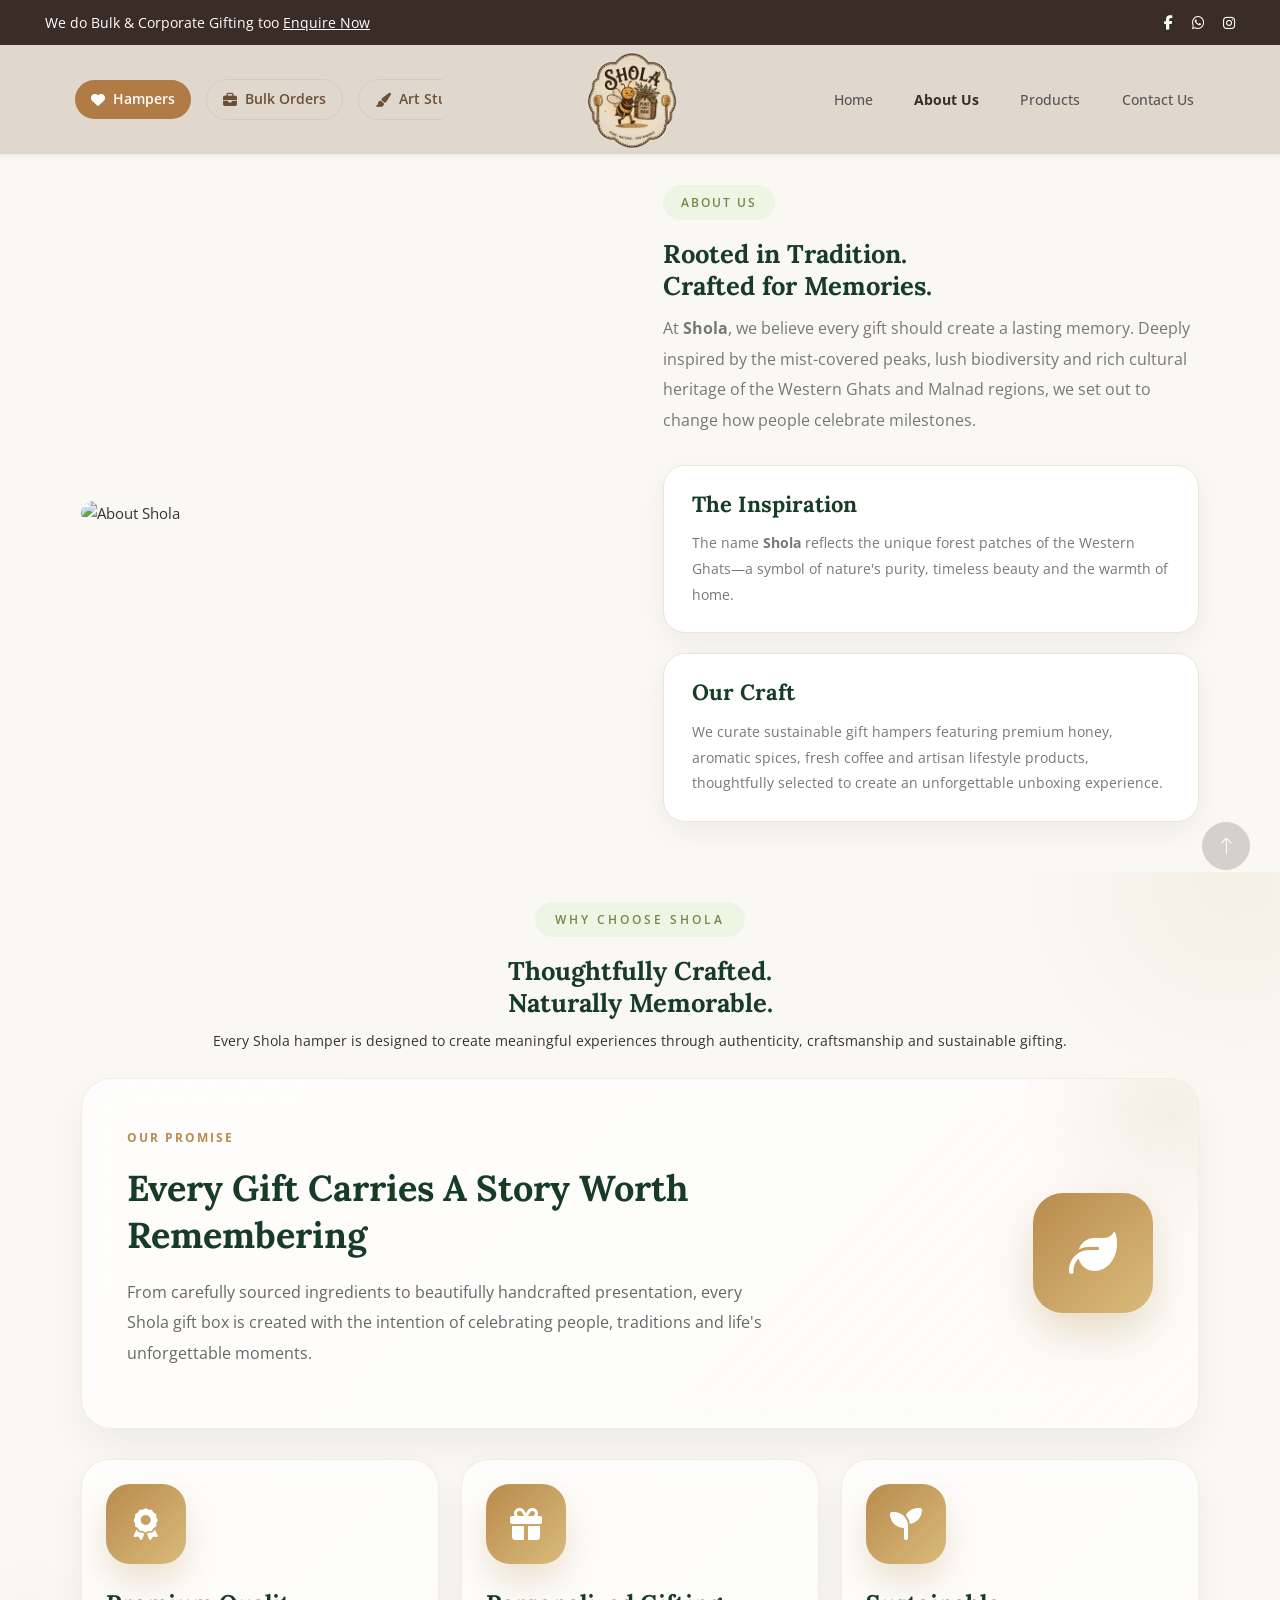
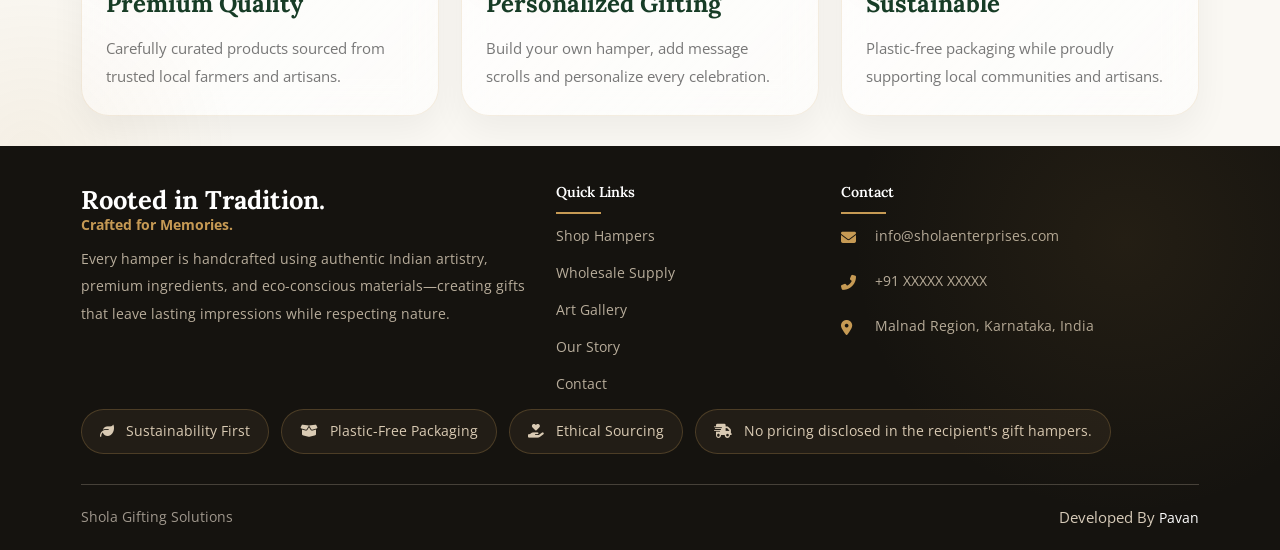
==== commit 0afa854c: "footer changes" ====
--- a/about.html
+++ b/about.html
@@ -140,7 +140,7 @@
                     Naturally Memorable.
                 </h2>
 
-                <p class="shola-why-subtitle">
+                <p>
 
                     Every Shola hamper is designed to create meaningful
                     experiences through authenticity, craftsmanship and
--- a/css/style.css
+++ b/css/style.css
@@ -1188,6 +1188,14 @@
     overflow-x: hidden;
 }
 
+html {
+    font-size: 15px;
+}
+
+body {
+    font-size: 1rem;
+}
+
 img, svg, video, iframe {
     max-width: 100%;
     height: auto;
@@ -1362,7 +1370,7 @@
 
     color:#d7cbb9;
 
-    padding:90px 0 35px;
+    padding:3cqmax 0 20px;
 
     position:relative;
 
@@ -1599,7 +1607,7 @@
 
     border-color:rgba(255,255,255,.08);
 
-    margin:55px 0 28px;
+    margin:30px 0 20px;
 
 }
 
@@ -4449,7 +4457,7 @@
 
 .shola-why-hero{
 
-    margin-top:60px;
+    margin-top:25px;
 
     padding:45px;
 
@@ -7289,7 +7297,7 @@
 
     gap:14px;
 
-    margin:60px 0;
+    margin:20px 0;
 
 }
 
@@ -7722,3 +7730,654 @@
 
 }
 
+/*==========================
+Section spacing adjustments
+===========================*/
+.page-header,
+.page-header1,
+.shola-explore,
+.shola-why,
+.gh-art-section,
+.gh-story,
+.shola-about,
+.shola-showcase,
+.shola-product,
+.shola-contact,
+.shola-wholesale,
+.shola-hampers,
+.shola-gallery,
+.marketplaces,
+.category-section {
+    padding-top: 30px !important;
+    padding-bottom: 30px !important;
+}
+
+.shola-why-card,
+.shola-collection-card,
+.shola-product-card,
+.gh-art-card,
+.gh-story-card,
+.shola-feature-card,
+.shola-contact-card,
+.shola-hamper-info {
+    padding: 24px !important;
+}
+
+@media (max-width: 991.98px) {
+    .page-header,
+    .page-header1,
+    .shola-explore,
+    .shola-why,
+    .gh-art-section,
+    .gh-story,
+    .shola-about,
+    .shola-showcase,
+    .shola-product,
+    .shola-contact,
+    .shola-wholesale,
+    .shola-hampers,
+    .shola-gallery,
+    .marketplaces,
+    .category-section {
+        padding-top: 50px !important;
+        padding-bottom: 50px !important;
+    }
+}
+
+@media (max-width: 767.98px) {
+    .page-header,
+    .page-header1,
+    .shola-explore,
+    .shola-why,
+    .gh-art-section,
+    .gh-story,
+    .shola-about,
+    .shola-showcase,
+    .shola-product,
+    .shola-contact,
+    .shola-wholesale,
+    .shola-hampers,
+    .shola-gallery,
+    .marketplaces,
+    .category-section {
+        padding-top: 40px !important;
+        padding-bottom: 40px !important;
+    }
+}
+
+/*==========================
+Global responsive typography
+===========================*/
+html {
+    font-size: 15px;
+}
+
+body {
+    font-size: 1rem;
+    line-height: 1.6;
+}
+
+p,
+li,
+a,
+span,
+button,
+input,
+textarea,
+label {
+    font-size: 0.95rem;
+}
+
+h1,
+h2,
+h3,
+h4,
+h5,
+h6,
+[class*="title"],
+[class*="heading"],
+[class*="subtitle"] {
+    line-height: 1.25;
+    margin-bottom: 0.75rem;
+}
+
+h1,
+[class*="title"] {
+    font-size: clamp(1.8rem, 2.4vw, 2.2rem);
+}
+
+h2,
+.marketplaces h2,
+.shola-explore-title,
+.shola-why-title,
+.shola-showcase-title,
+.shola-wholesale-title,
+.shola-gallery-title,
+.shola-section-heading,
+.shola-footer-title,
+.gh-story-title,
+.shola-about-title,
+.shola-contact-title {
+    font-size: clamp(1.5rem, 2.0vw, 1.85rem);
+}
+
+h3,
+.shola-card-content h3,
+.shola-collection-content h3,
+.shola-hamper-content h3,
+.shola-why-card h4 {
+    font-size: clamp(1.15rem, 1.7vw, 1.4rem);
+}
+
+h4,
+h5,
+h6,
+.shola-center-badge h5,
+.shola-why-card h4 {
+    font-size: clamp(1rem, 1.4vw, 1.1rem);
+}
+
+.navbar .navbar-nav .nav-link,
+.tab,
+.footer-heading,
+.announcement-bar .ticker__item {
+    font-size: 0.95rem;
+}
+
+@media (max-width: 991.98px) {
+    html {
+        font-size: 14px;
+    }
+
+    p,
+    li,
+    a,
+    span,
+    button,
+    input,
+    textarea,
+    label {
+        font-size: 0.9rem;
+    }
+
+    h1,
+    [class*="title"] {
+        font-size: clamp(1.7rem, 3vw, 2rem);
+    }
+
+    h2,
+    .marketplaces h2,
+    .shola-explore-title,
+    .shola-why-title,
+    .shola-showcase-title,
+    .shola-wholesale-title,
+    .shola-gallery-title,
+    .shola-section-heading,
+    .shola-footer-title,
+    .gh-story-title,
+    .shola-about-title,
+    .shola-contact-title {
+        font-size: 1.75rem;
+    }
+
+    h3,
+    .shola-card-content h3,
+    .shola-collection-content h3,
+    .shola-hamper-content h3,
+    .shola-why-card h4 {
+        font-size: 1.2rem;
+    }
+
+    h4,
+    h5,
+    h6,
+    .shola-center-badge h5,
+    .shola-why-card h4 {
+        font-size: 1.05rem;
+    }
+
+    .navbar .navbar-nav .nav-link,
+    .tab {
+        font-size: 0.92rem;
+    }
+}
+
+@media (max-width: 767.98px) {
+    html {
+        font-size: 13px;
+    }
+
+    p,
+    li,
+    a,
+    span,
+    button,
+    input,
+    textarea,
+    label {
+        font-size: 0.88rem;
+    }
+
+    h1,
+    [class*="title"] {
+        font-size: clamp(1.6rem, 4vw, 1.8rem);
+    }
+
+    h2,
+    .marketplaces h2,
+    .shola-explore-title,
+    .shola-why-title,
+    .shola-showcase-title,
+    .shola-wholesale-title,
+    .shola-gallery-title,
+    .shola-section-heading,
+    .shola-footer-title,
+    .gh-story-title,
+    .shola-about-title,
+    .shola-contact-title {
+        font-size: 1.55rem;
+    }
+
+    h3,
+    .shola-card-content h3,
+    .shola-collection-content h3,
+    .shola-hamper-content h3,
+    .shola-why-card h4 {
+        font-size: 1.1rem;
+    }
+
+    h4,
+    h5,
+    h6,
+    .shola-center-badge h5,
+    .shola-why-card h4 {
+        font-size: 1rem;
+    }
+
+    .navbar .navbar-nav .nav-link,
+    .tab {
+        font-size: 0.9rem;
+        padding: 10px 0.5rem;
+    }
+}
+
+section.shola-collections {
+    padding-top: 30px !important;
+}
+
+.shola-acrylic-section{
+
+padding:120px 8%;
+position:relative;
+overflow:hidden;
+
+background:
+linear-gradient(135deg,#fbf7f2,#efe3d2);
+
+}
+
+/*========================*/
+
+.shola-bg-blob{
+
+position:absolute;
+border-radius:50%;
+filter:blur(130px);
+opacity:.25;
+
+}
+
+.shola-blob-1{
+
+width:420px;
+height:420px;
+background:#c6944b;
+top:-120px;
+left:-100px;
+
+}
+
+.shola-blob-2{
+
+width:380px;
+height:380px;
+background:#7d5d44;
+right:-80px;
+bottom:-100px;
+
+}
+
+/*========================*/
+
+.shola-acrylic-container{
+
+display:grid;
+grid-template-columns:1.1fr .9fr;
+gap:70px;
+align-items:center;
+
+}
+
+/*========================*/
+
+.shola-glass-badge{
+
+display:inline-block;
+
+padding:12px 26px;
+
+border-radius:100px;
+
+background:rgba(255,255,255,.35);
+
+backdrop-filter:blur(30px);
+
+border:1px solid rgba(255,255,255,.5);
+
+color:#b6803b;
+
+font-weight:600;
+
+letter-spacing:2px;
+
+box-shadow:
+0 10px 30px rgba(0,0,0,.08);
+
+}
+
+/*========================*/
+
+.shola-main-title{
+
+font-size:70px;
+margin:30px 0 25px;
+line-height:1;
+
+color:#33261f;
+
+font-family:Georgia;
+
+}
+
+.shola-main-title span{
+
+background:
+linear-gradient(90deg,#c48c42,#f3c885);
+
+-webkit-background-clip:text;
+-webkit-text-fill-color:transparent;
+
+}
+
+/*========================*/
+
+.shola-main-desc{
+
+font-size:18px;
+
+line-height:1.9;
+
+color:#65584f;
+
+margin-bottom:45px;
+
+}
+
+/*========================*/
+
+.shola-info-grid{
+
+display:grid;
+grid-template-columns:repeat(2,1fr);
+gap:22px;
+
+}
+
+.shola-glass-info{
+
+display:flex;
+align-items:center;
+gap:18px;
+
+padding:22px;
+
+border-radius:24px;
+
+background:rgba(255,255,255,.25);
+
+backdrop-filter:blur(25px);
+
+border:1px solid rgba(255,255,255,.4);
+
+box-shadow:
+0 15px 35px rgba(0,0,0,.07);
+
+transition:.4s;
+
+}
+
+.shola-glass-info:hover{
+
+transform:translateY(-8px);
+
+box-shadow:
+0 20px 45px rgba(193,140,67,.25);
+
+}
+
+.shola-glass-info span{
+
+font-size:34px;
+
+}
+
+.shola-glass-info h4{
+
+color:#3c2b22;
+margin-bottom:6px;
+
+}
+
+.shola-glass-info p{
+
+color:#8c7c70;
+
+}
+
+/*========================*/
+
+.shola-art-card{
+
+position:relative;
+
+padding:22px;
+
+border-radius:40px;
+
+background:rgba(255,255,255,.18);
+
+backdrop-filter:blur(35px);
+
+border:1px solid rgba(255,255,255,.45);
+
+box-shadow:
+0 30px 60px rgba(0,0,0,.1);
+
+}
+
+.shola-art-card img{
+
+width:100%;
+
+border-radius:28px;
+
+display:block;
+
+}
+
+/*========================*/
+
+.shola-art-overlay{
+
+margin-top:-80px;
+
+margin-left:25px;
+margin-right:25px;
+
+padding:30px;
+
+border-radius:28px;
+
+background:rgba(255,255,255,.18);
+
+backdrop-filter:blur(40px);
+
+border:1px solid rgba(255,255,255,.45);
+
+box-shadow:
+0 20px 40px rgba(0,0,0,.1);
+
+position:relative;
+
+}
+
+/*========================*/
+
+.shola-status{
+
+display:inline-block;
+
+padding:8px 18px;
+
+border-radius:50px;
+
+background:rgba(62,167,89,.15);
+
+color:#1d8a45;
+
+font-weight:600;
+
+margin-bottom:18px;
+
+}
+
+.shola-art-overlay h2{
+
+font-size:32px;
+
+margin-bottom:10px;
+
+color:#34241c;
+
+}
+
+.shola-art-overlay p{
+
+color:#73655d;
+
+margin-bottom:25px;
+
+}
+
+/*========================*/
+
+.shola-meta{
+
+display:flex;
+justify-content:space-between;
+
+margin-bottom:25px;
+
+}
+
+.shola-meta small{
+
+display:block;
+
+color:#9d9088;
+
+margin-bottom:5px;
+
+}
+
+.shola-meta strong{
+
+color:#33251f;
+
+}
+
+/*========================*/
+
+.shola-story{
+
+padding:20px;
+
+border-radius:20px;
+
+background:rgba(255,255,255,.18);
+
+border:1px solid rgba(255,255,255,.35);
+
+margin-bottom:25px;
+
+font-style:italic;
+
+color:#665952;
+
+line-height:1.7;
+
+}
+
+/*========================*/
+
+.shola-art-overlay button{
+
+width:100%;
+
+padding:16px;
+
+border:none;
+
+border-radius:60px;
+
+background:
+linear-gradient(90deg,#b77f3d,#e2bd83);
+
+color:#fff;
+
+font-size:16px;
+
+font-weight:600;
+
+cursor:pointer;
+
+transition:.4s;
+
+}
+
+.shola-art-overlay button:hover{
+
+transform:translateY(-4px);
+
+box-shadow:
+0 15px 35px rgba(183,127,61,.35);
+
+}
+
+/*========================*/
+
+@media(max-width:991px){
+
+.shola-acrylic-container{
+
+grid-template-columns:1fr;
+
+}
+
+.shola-main-title{
+
+font-size:48px;
+
+}
+
+}
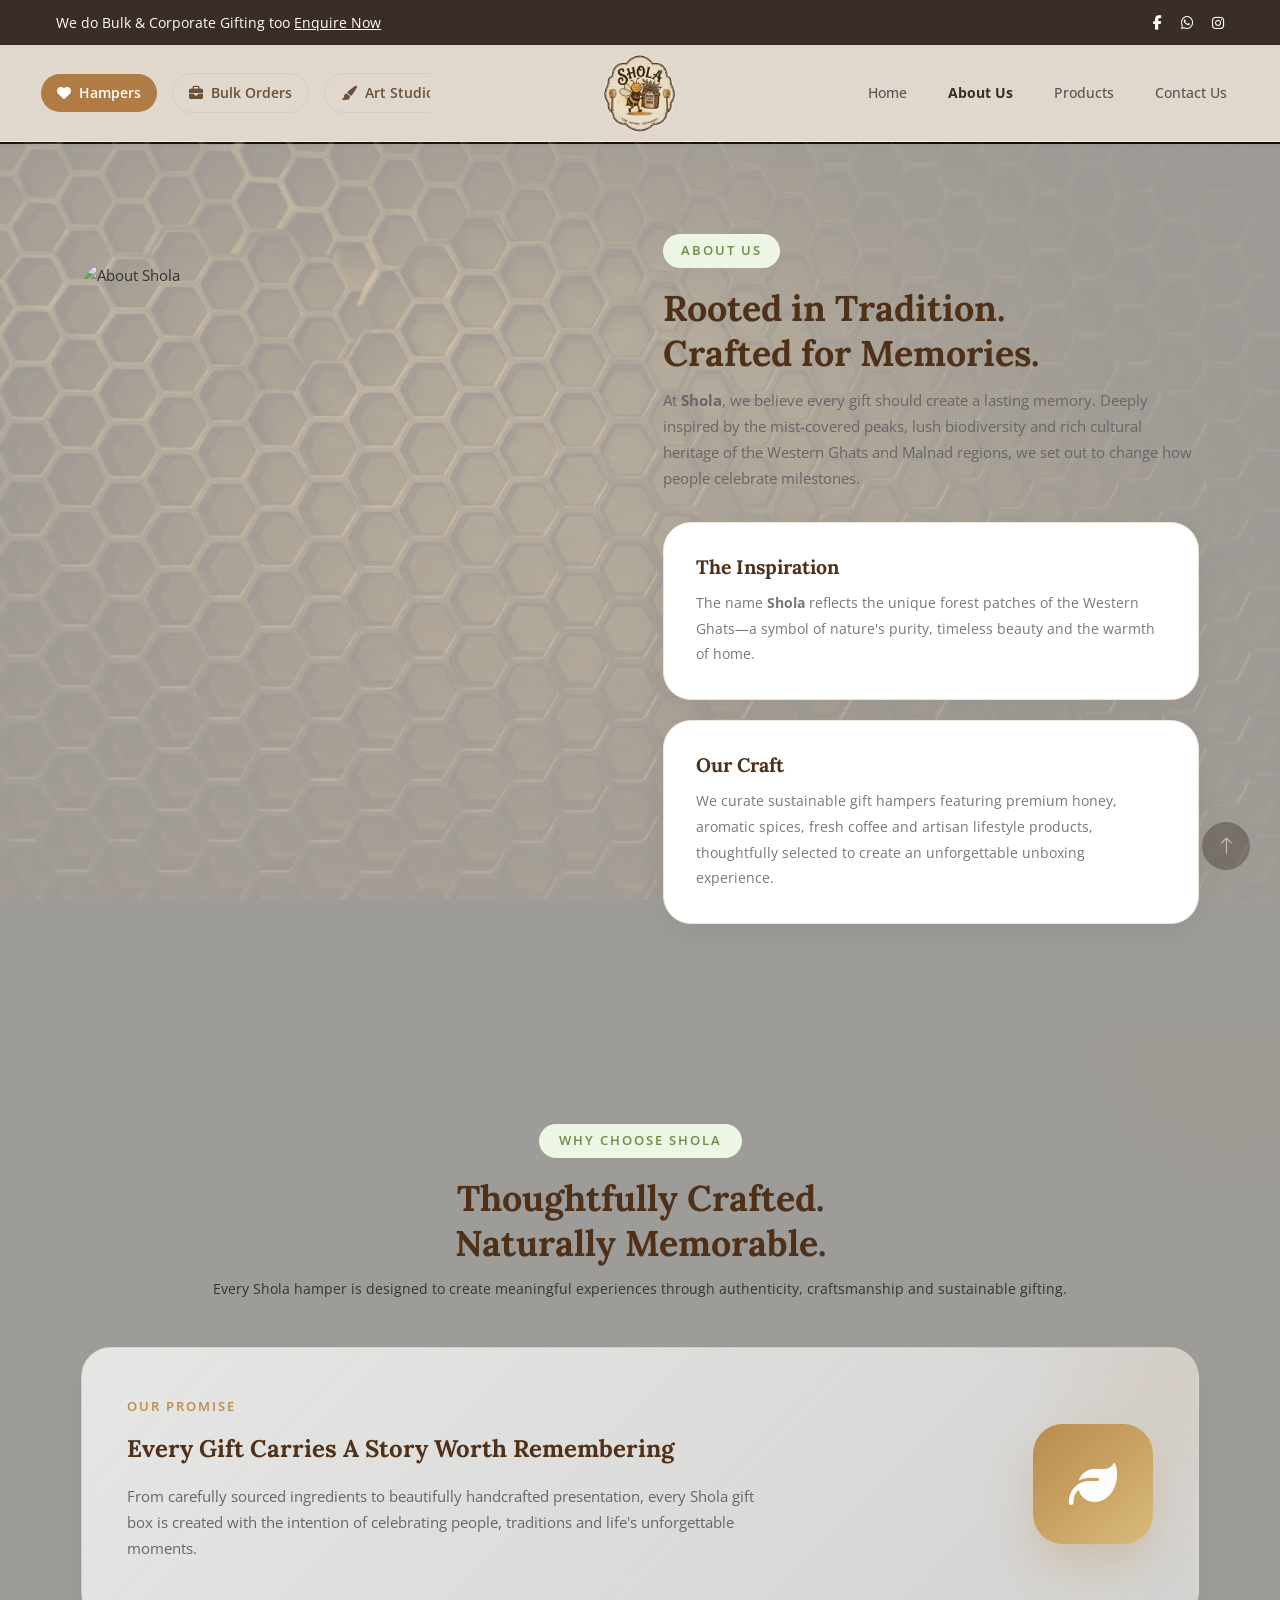
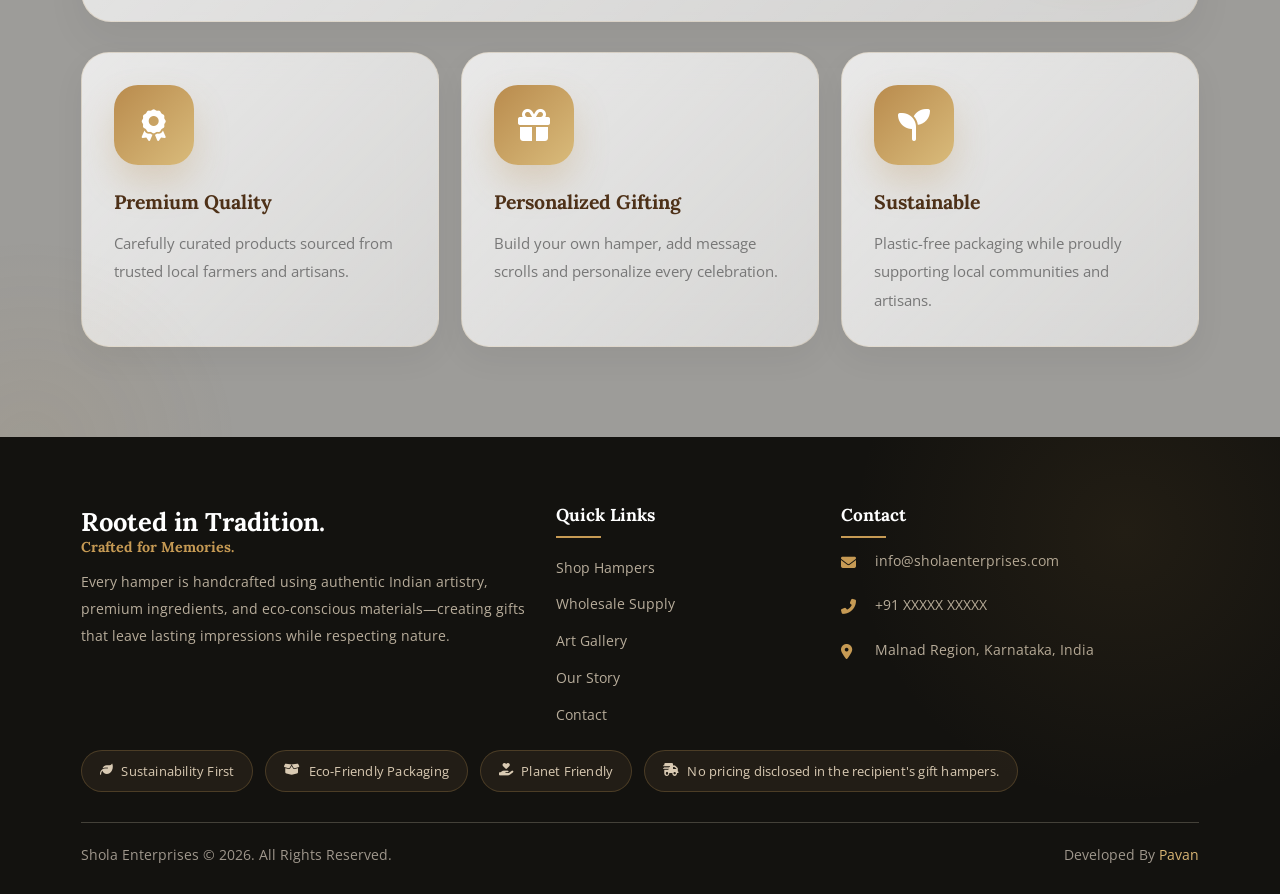
==== commit 270b4c13: "bg image updated" ====
--- a/about.html
+++ b/about.html
@@ -52,7 +52,7 @@
 
                     <div class="shola-about-image">
 
-                        <img src="https://placehold.co/700x850/f6f2ec/173c26?text=Shola+Image" alt="About Shola">
+                        <img src="https://placehold.co/700x850/f6f2ec/173c26?text=Shola+Image" alt="About Shola" width="700" height="850" loading="lazy" decoding="async">
 
                     </div>
 
--- a/css/style.css
+++ b/css/style.css
@@ -1,9 +1,55 @@
-/********** Template CSS **********/
+﻿/********** Template CSS **********/
 :root {
     --primary: #3A2D28;
     --secondary: #aa5f03;
     --light: #F7F8FC;
     --dark: #111111;
+
+    /* ---- Shola design tokens ---- */
+    /* Fonts */
+    --font-display: 'Lora', 'Open Sans', serif;
+    --font-body: 'Open Sans', Arial, sans-serif;
+
+    /* Type scale (rem — relative to the 15/14/13px root scale) */
+    --fs-xs: 0.75rem;          /* ~11px  captions */
+    --fs-sm: 0.85rem;         /* ~12px  labels / badge chips */
+    --fs-base: 0.95rem;       /* ~14px  base UI text */
+    --fs-md: 1rem;            /* ~15px  paragraphs / buttons */
+    --fs-h4: clamp(1.1rem, 1.6vw, 1.3rem);   /* ~17–20px */
+    --fs-h3: clamp(1.3rem, 2vw, 1.6rem);     /* ~20–24px */
+    --fs-h2: clamp(1.6rem, 2.8vw, 2.5rem);   /* ~25–38px */
+    --fs-h1: clamp(2rem, 3.4vw, 2.8rem);     /* ~30–42px */
+    --fs-hero: clamp(2.6rem, 4.5vw, 4rem);   /* ~39–60px hero titles */
+
+    /* Text colors */
+    --text-strong: #222222;
+    --text-body: #666666;
+    --text-muted: #888888;
+
+    /* Buttons */
+    --btn-font: var(--font-body);
+    --btn-weight: 600;
+    --btn-radius: 999px;
+    --btn-min-h: 48px;
+    --btn-pad-y: 0.9rem;
+    --btn-pad-x: 2rem;
+    --btn-gap: 0.625rem;                     /* 10px  icon gap */
+    --btn-focus-ring: 0 0 0 4px rgba(185, 139, 77, 0.35);
+    --btn-transition: transform .3s ease, background-color .3s ease, color .3s ease,
+        border-color .3s ease, box-shadow .3s ease;
+    --link-focus: 3px solid rgba(185, 139, 77, 0.5);
+
+    /* Cards & grids */
+    --radius-sm: 14px;                         /* chips / inner bits */
+    --radius-md: 20px;                         /* inset cards */
+    --radius-lg: 28px;                         /* standard cards */
+    --radius-xl: 32px;                         /* feature frames */
+    --shadow-1: 0 12px 32px rgba(0, 0, 0, 0.05);
+    --shadow-2: 0 24px 48px rgba(0, 0, 0, 0.09);
+    --shadow-3: 0 30px 60px rgba(0, 0, 0, 0.11);
+    --card-pad: clamp(20px, 3vw, 32px);
+    --grid-gap: 24px;                          /* card grids */
+    --split-gap: clamp(36px, 5vw, 60px);       /* 2-column splits */
 }
 
 .back-to-top {
@@ -150,9 +196,18 @@
     }
 }
 
-/* General navbar/drowdown styling */
+/* General navbar/dropdown styling */
 .navbar {
     z-index: 1100;
+}
+
+/* Header structural alignment */
+.navbar-brand {
+    padding: 0;
+    margin-right: 0;
+}
+.navbar .row.w-100 > [class*="col-"] {
+    min-width: 0;   /* let flex children shrink instead of overflowing */
 }
 
 /* Refined header/navbar alignment overrides */
@@ -162,13 +217,22 @@
     .nav-left, .nav-center-logo, .nav-right { display:flex; align-items:center; }
     .nav-left { padding-left: 1.5rem; }
     .nav-right { padding-right: 1.5rem; }
-    .nav-center-logo img { max-height: 78px; }
     .navbar .navbar-nav.flex-lg-row { padding: 0; margin: 0; gap: 1.25rem; }
     /* make nav links vertically centered and not stacked */
     .navbar .navbar-nav .nav-link { padding: 0.5rem .75rem; line-height: 1; height: auto; }
     .nav-right .navbar-nav { align-items: center; }
     /* ensure dropdown label aligns with other links */
     .nav-item.dropdown > .nav-link::after { margin-left: .5rem; }
+    /* Desktop: restore in-flow links (undo mobile absolute menu panel) */
+    .navbar .nav-right { position: static; }
+    .navbar .nav-right > .collapse.navbar-collapse {
+        position: static;
+        top: auto;
+        left: auto;
+        right: auto;
+        width: auto;
+        margin: 0;
+    }
 }
 
 @media (max-width: 991.98px) {
@@ -510,12 +574,18 @@
 }
 
 #header {
-    min-height: 155px;
+    min-height: 144px;   /* top-bar 45px + navbar row 96px + border */
 }
 
 @media (max-width: 991.98px) {
     #header {
-        min-height: 145px;
+        min-height: 76px;   /* collapsed nav: logo 60px + padding */
+    }
+}
+
+@media (max-width: 575.98px) {
+    #header {
+        min-height: 66px;   /* compact phone header: logo 52px + padding */
     }
 }
 
@@ -599,15 +669,7 @@
     color: #fff; 
 }
 
-.mb-5 {
-    margin-bottom: 0px !important;
-}
-
-.display-2 {
-        font-size: 50px!important;
-    }
-
- .btn-check:checked+.btn-outline-primary:focus, .btn-check:active+.btn-outline-primary:focus, .btn-outline-primary:active:focus, .btn-outline-primary.active:focus, .btn-outline-primary.dropdown-toggle.show:focus {
+.btn-check:checked+.btn-outline-primary:focus, .btn-check:active+.btn-outline-primary:focus, .btn-outline-primary:active:focus, .btn-outline-primary.active:focus, .btn-outline-primary.dropdown-toggle.show:focus {
     box-shadow: none !important;
 }
 
@@ -674,7 +736,7 @@
 }
 
 .category-section{
-    background:#faf8f3;
+    background:rgba(250,248,243,.60);
     position:relative;
 }
 
@@ -693,7 +755,7 @@
 .section-title{
     font-size:44px;
     font-weight:700;
-    color:#173c26;
+    color:#4e3118;
 }
 
 .section-subtitle{
@@ -795,7 +857,7 @@
 
 .category-card:hover .category-icon{
 
-    background:#173c26;
+    background:#4e3118;
 }
 
 
@@ -806,7 +868,7 @@
 
 .marketplaces{
     padding:20px 20px;
-    background:linear-gradient(180deg,#fff,#faf8f3);
+    background:linear-gradient(180deg,rgba(255,255,255,.60),rgba(250,248,243,.60));
     position:relative;
     overflow:hidden;
 }
@@ -881,7 +943,7 @@
 
 .platform{
     height:130px;
-    background:white;
+    background:rgba(255,255,255,.85);
     border-radius:22px;
     display:flex;
     align-items:center;
@@ -1024,10 +1086,6 @@
         height: 40px;
         font-size: 16px;
     }
-
-    .display-2 {
-        font-size: 42px !important;
-    }
 }
 
 @media (max-width: 767.98px) {
@@ -1107,10 +1165,6 @@
 }
 
 @media (max-width: 575.98px) {
-    .navbar-brand img {
-        max-height: 60px;
-    }
-
     .navbar .navbar-collapse {
         padding: 0 1rem;
     }
@@ -1173,27 +1227,60 @@
     margin-top: 20px;
 }
 
-*{
-margin:0;
-padding:0;
-box-sizing:border-box;
-font-family:'Open Sans', Arial, sans-serif;
-}
-
-html, body {
-    font-family:'Open Sans', Arial, sans-serif;
-    color:#333333;
-    line-height:1.6;
-    background:#fafafa;
-    overflow-x: hidden;
-}
-
+/* ============================================
+   GLOBAL LAYOUT FOUNDATION
+   ============================================ */
+
+/* Box sizing: keep the border-box model (matches Bootstrap reboot) */
+*,
+*::before,
+*::after {
+    box-sizing: border-box;
+}
+
+/* Root typography: brand face + rem scale */
 html {
+    font-family: 'Open Sans', Arial, sans-serif;
     font-size: 15px;
-}
-
+    -webkit-text-size-adjust: 100%;
+}
+
+/* Body: Bootstrap handles `margin: 0`; we keep the visual
+   defaults here and deliberately NO `overflow-x` mask so
+   real horizontal overflow can be seen and fixed in the section that
+   causes it. */
 body {
+    font-family: 'Open Sans', Arial, sans-serif;
     font-size: 1rem;
+        color: #333333;
+    line-height: 1.6;
+
+    /* GLOBAL PAGE BACKGROUND
+       Full-site background image. URL is relative to THIS stylesheet
+       (css/style.css) -> resolves to <root>/img/products/bg.jpeg.
+       A deep *warm* dark-brown wash deepens the washed-out photo so the
+       honeycomb pattern reads clearly, while keeping the warm cream
+       palette and text readable (no desaturating/cold gray cast). */
+    background-color: #111111;                 /* fallback beneath image */
+    background-image:
+        linear-gradient(
+            rgba(43, 30, 18, 0.40),
+            rgba(43, 30, 18, 0.34)
+        ),
+        url('../img/products/bg.jpeg');
+    background-size: cover;
+    background-position: center center;
+    background-repeat: no-repeat;
+    background-attachment: scroll;             /* touch devices: iOS ignores `fixed` */
+    -webkit-background-size: cover;            /* responsive safety */
+    -moz-background-size: cover;
+}
+
+/* Fixed attachment only where it performs well (desktop / tablets ≥992px) */
+@media (min-width: 992px) {
+    body {
+        background-attachment: fixed;
+    }
 }
 
 img, svg, video, iframe {
@@ -1205,11 +1292,6 @@
 .dryfruits{
 width:90%;
 margin:60px auto;
-}
-
-h2{
-font-size:36px;
-margin-bottom:25px;
 }
 
 .tabs{
@@ -1344,20 +1426,11 @@
 }
 
 .platform.amazon {
-background:#fff !important;
+background:rgba(255,255,255,.92) !important;
 }
 
 .platform.flipkart {
-background:#fff !important;
-}
-
-.pt-5 {
-    padding-top: 0rem !important;
-}
-
-nav.navbar.navbar-expand-lg.navbar-light.py-lg-0.px-lg-5.wow.fadeIn
- {
-    background: #ded6cb !important;
+background:rgba(255,255,255,.92) !important;
 }
 
 /*==========================
@@ -1365,15 +1438,10 @@
 ===========================*/
 
 .shola-footer{
-
-    background:#15130f;
-
+    background:rgba(21,19,15,.65);
     color:#d7cbb9;
-
-    padding:3cqmax 0 20px;
-
+    padding: clamp(3rem, 7vw, 4.5rem) 0 1.75rem;
     position:relative;
-
     overflow:hidden;
 }
 
@@ -1484,7 +1552,7 @@
 
 .footer-links li{
 
-    margin-bottom:14px;
+    margin-bottom:0px;
 
 }
 
@@ -1641,28 +1709,9 @@
 
 @media(max-width:991px){
 
-.shola-footer{
-
-text-align:center;
-
-}
-
-.footer-heading::after{
-
-margin:auto;
-margin-top:10px;
-
-}
-
-.footer-contact div{
-
-justify-content:center;
-
-}
-
-.shola-footer-promise{
-
-justify-content:center;
+.footer-divider{
+
+margin:24px 0 18px;
 
 }
 
@@ -1676,7 +1725,7 @@
 .shola-explore{
     position:relative;
     padding:90px 0;
-    background:linear-gradient(180deg,#fbfaf8 0%,#f6f2ec 100%);
+    background:linear-gradient(180deg,rgba(251,250,248,.60) 0%,rgba(246,242,236,.60) 100%);
     overflow:hidden;
 }
 
@@ -2474,7 +2523,7 @@
 .shola-why{
     position:relative;
     padding:90px 0;
-    background:#ffffff;
+    background:rgba(255,255,255,.60);
     overflow:hidden;
 }
 
@@ -2898,7 +2947,7 @@
 .shola-collections{
     position:relative;
     padding:90px 0;
-    background:linear-gradient(180deg,#faf8f5 0%,#f4efe7 100%);
+    background:linear-gradient(180deg,rgba(250,248,245,.85) 0%,rgba(244,239,231,.85) 100%);
     overflow:hidden;
 }
 
@@ -3702,12 +3751,8 @@
 =========================== */
 
 .gh-art{
-
     padding:90px 0;
-
-    background:
-    linear-gradient(180deg,#fbfaf8,#f4f0ea);
-
+    background:linear-gradient(180deg,rgba(251,250,248,.60),rgba(244,240,234,.60));
 }
 
 .gh-art-container{
@@ -3782,7 +3827,7 @@
 
     display:grid;
 
-    grid-template-columns:repeat(auto-fit,minmax(320px,1fr));
+    grid-template-columns:repeat(auto-fit,minmax(min(320px,100%),1fr));
 
     gap:24px;
 
@@ -3970,11 +4015,8 @@
 ===================================*/
 
 .gh-story{
-
     padding:100px 0;
-
-    background:#f9f7f3;
-
+    background:rgba(249,247,243,.60);
 }
 
 .gh-story-container{
@@ -4176,11 +4218,8 @@
 ==================================*/
 
 .shola-about{
-
     padding:90px 0;
-
-    background:#faf8f3;
-
+    background:rgba(250,248,243,.60);
 }
 
 .shola-about-image{
@@ -4241,7 +4280,7 @@
 
     font-weight:700;
 
-    color:#173c26;
+    color:#4e3118;
 
     line-height:1.2;
 
@@ -4295,7 +4334,7 @@
 
 .shola-about-card h4{
 
-    color:#173c26;
+    color:#4e3118;
 
     font-size:22px;
 
@@ -4368,7 +4407,7 @@
 
     padding:90px 0;
 
-    background:#faf8f3;
+    background:rgba(250,248,243,.60);
 
     overflow:hidden;
 
@@ -4430,7 +4469,7 @@
 
     font-weight:700;
 
-    color:#173c26;
+    color:#4e3118;
 
     line-height:1.2;
 
@@ -4535,7 +4574,7 @@
 
     font-size:36px;
 
-    color:#173c26;
+    color:#4e3118;
 
     line-height:1.3;
 
@@ -4768,7 +4807,7 @@
 
     font-size:24px;
 
-    color:#173c26;
+    color:#4e3118;
 
     font-weight:700;
 
@@ -4971,15 +5010,10 @@
 ==================================*/
 
 .shola-contact{
-
     position:relative;
-
     padding:90px 0;
-
-    background:#faf8f3;
-
+    background:rgba(250,248,243,.60);
     overflow:hidden;
-
 }
 
 .shola-contact::before{
@@ -5040,7 +5074,7 @@
 
     line-height:1.2;
 
-    color:#173c26;
+    color:#4e3118;
 
 }
 
@@ -5097,7 +5131,7 @@
 
     font-size:30px;
 
-    color:#173c26;
+    color:#4e3118;
 
     margin-bottom:15px;
 
@@ -5181,7 +5215,7 @@
 
     font-size:18px;
 
-    color:#173c26;
+    color:#4e3118;
 
     font-weight:600;
 
@@ -5213,7 +5247,7 @@
 
     box-shadow:none;
 
-    color:#173c26;
+    color:#4e3118;
 
     font-size:15px;
 
@@ -5575,15 +5609,10 @@
 ==================================*/
 
 .shola-showcase{
-
     position:relative;
-
     padding:100px 0;
-
-    background:#faf8f3;
-
+    background:rgba(250,248,243,.60);
     overflow:hidden;
-
 }
 
 .shola-showcase::before{
@@ -5667,7 +5696,7 @@
 
     font-weight:700;
 
-    color:#173c26;
+    color:#4e3118;
 
     line-height:1.2;
 
@@ -5718,7 +5747,7 @@
 
     border:1px solid #eee5d8;
 
-    color:#173c26;
+    color:#4e3118;
 
     font-weight:600;
 
@@ -5857,7 +5886,7 @@
 
     font-size:42px;
 
-    color:#173c26;
+    color:#4e3118;
 
     font-weight:700;
 
@@ -5939,7 +5968,7 @@
 
     text-decoration:none;
 
-    background:#173c26;
+    background:#4e3118;
 
     color:#fff;
 
@@ -6103,15 +6132,10 @@
 ==================================*/
 
 .shola-wholesale{
-
     position:relative;
-
     padding:90px 0;
-
-    background:#faf8f3;
-
+    background:rgba(250,248,243,.60);
     overflow:hidden;
-
 }
 
 .shola-wholesale::before{
@@ -6197,7 +6221,7 @@
 
     line-height:1.2;
 
-    color:#173c26;
+    color:#4e3118;
 
 }
 
@@ -6266,7 +6290,7 @@
 
     font-size:38px;
 
-    color:#173c26;
+    color:#4e3118;
 
     font-weight:700;
 
@@ -6333,7 +6357,7 @@
 
     margin-bottom:16px;
 
-    color:#173c26;
+    color:#4e3118;
 
     font-weight:500;
 
@@ -6432,7 +6456,7 @@
 
     margin:18px 28px 14px;
 
-    color:#173c26;
+    color:#4e3118;
 
     font-size:24px;
 
@@ -6512,7 +6536,7 @@
 
     linear-gradient(
         135deg,
-        #173c26,
+        #4e3118,
         #245537
     );
 
@@ -6570,7 +6594,7 @@
 
     background:#fff;
 
-    color:#173c26;
+    color:#4e3118;
 
 }
 
@@ -6678,7 +6702,7 @@
 
     padding:90px 0;
 
-    background:#faf8f3;
+    background:rgba(250,248,243,.60);
 
     overflow:hidden;
 
@@ -6765,7 +6789,7 @@
 
     font-weight:700;
 
-    color:#173c26;
+    color:#4e3118;
 
     line-height:1.2;
 
@@ -7170,15 +7194,10 @@
 ==================================*/
 
 .shola-hampers{
-
     position:relative;
-
     padding:100px 0;
-
-    background:#faf8f3;
-
+    background:rgba(250,248,243,.60);
     overflow:hidden;
-
 }
 
 .shola-hampers::before{
@@ -7262,7 +7281,7 @@
 
     font-weight:700;
 
-    color:#173c26;
+    color:#4e3118;
 
     line-height:1.2;
 
@@ -7313,7 +7332,7 @@
 
     border:1px solid #eee5d8;
 
-    color:#173c26;
+    color:#4e3118;
 
     font-weight:600;
 
@@ -7453,7 +7472,7 @@
 
     font-size:42px;
 
-    color:#173c26;
+    color:#4e3118;
 
     font-weight:700;
 
@@ -7545,7 +7564,7 @@
 
 .shola-hamper-info h5{
 
-    color:#173c26;
+    color:#4e3118;
 
     font-size:18px;
 
@@ -7582,7 +7601,7 @@
 
     text-decoration:none;
 
-    background:#173c26;
+    background:#4e3118;
 
     color:#fff;
 
@@ -7728,81 +7747,6 @@
 
 }
 
-}
-
-/*==========================
-Section spacing adjustments
-===========================*/
-.page-header,
-.page-header1,
-.shola-explore,
-.shola-why,
-.gh-art-section,
-.gh-story,
-.shola-about,
-.shola-showcase,
-.shola-product,
-.shola-contact,
-.shola-wholesale,
-.shola-hampers,
-.shola-gallery,
-.marketplaces,
-.category-section {
-    padding-top: 30px !important;
-    padding-bottom: 30px !important;
-}
-
-.shola-why-card,
-.shola-collection-card,
-.shola-product-card,
-.gh-art-card,
-.gh-story-card,
-.shola-feature-card,
-.shola-contact-card,
-.shola-hamper-info {
-    padding: 24px !important;
-}
-
-@media (max-width: 991.98px) {
-    .page-header,
-    .page-header1,
-    .shola-explore,
-    .shola-why,
-    .gh-art-section,
-    .gh-story,
-    .shola-about,
-    .shola-showcase,
-    .shola-product,
-    .shola-contact,
-    .shola-wholesale,
-    .shola-hampers,
-    .shola-gallery,
-    .marketplaces,
-    .category-section {
-        padding-top: 50px !important;
-        padding-bottom: 50px !important;
-    }
-}
-
-@media (max-width: 767.98px) {
-    .page-header,
-    .page-header1,
-    .shola-explore,
-    .shola-why,
-    .gh-art-section,
-    .gh-story,
-    .shola-about,
-    .shola-showcase,
-    .shola-product,
-    .shola-contact,
-    .shola-wholesale,
-    .shola-hampers,
-    .shola-gallery,
-    .marketplaces,
-    .category-section {
-        padding-top: 40px !important;
-        padding-bottom: 40px !important;
-    }
 }
 
 /*==========================
@@ -8001,10 +7945,6 @@
     }
 }
 
-section.shola-collections {
-    padding-top: 30px !important;
-}
-
 .shola-acrylic-section{
 
 padding:120px 8%;
@@ -8095,8 +8035,6 @@
 
 color:#33261f;
 
-font-family:Georgia;
-
 }
 
 .shola-main-title span{
@@ -8380,4 +8318,784 @@
 
 }
 
-}+}
+
+/* ==================================
+   PRODUCT SELECTOR
+================================== */
+
+.shola-product-selector-wrapper {
+    display: flex;
+    justify-content: center;
+    align-items: center;
+    flex-wrap: wrap;
+    gap: 12px;
+    margin: 35px 0 45px;
+}
+
+
+.shola-product-selector {
+    border: 1px solid #d8c5aa;
+    background: transparent;
+    color: #6b5338;
+    padding: 12px 22px;
+    border-radius: 30px;
+    font-family: "Open Sans", sans-serif;
+    font-size: 14px;
+    transition: all 0.3s ease;
+    cursor: pointer;
+}
+
+
+.shola-product-selector:hover {
+    background: #f7f3ec;
+}
+
+
+.shola-product-selector.active {
+    background: #b98b4d;
+    border-color: #b98b4d;
+    color: #fff;
+}
+
+
+/* ==================================
+   PRODUCT FADE ANIMATION
+================================== */
+
+.fade-out {
+    opacity: 0;
+    transform: translateY(8px);
+}
+
+
+#productImage,
+#productCategory,
+#productTitle,
+#productDescription,
+#productFeatures {
+    transition:
+        opacity 0.25s ease,
+        transform 0.25s ease;
+}
+
+
+/* ==================================
+   MOBILE
+================================== */
+
+@media (max-width: 767px) {
+
+    .shola-product-selector-wrapper {
+        margin: 25px 0 30px;
+        gap: 8px;
+    }
+
+    .shola-product-selector {
+        font-size: 13px;
+        padding: 10px 16px;
+    }
+
+}
+
+
+/* ================================================================
+   DESIGN SYSTEM — TYPOGRAPHY  (canonical)
+   Lives at the END of the stylesheet so these rules normalise the
+   many hard-coded px sizes above via equal-specificity selectors
+   (no !important). Colours stay per-component (brand identity).
+   ================================================================ */
+
+/* Headings base — family / weight / line-height / tracking unified */
+h1, h2, h3, h4, h5, h6 {
+    font-family: var(--font-display);
+    font-weight: 700;
+    line-height: 1.2;
+    letter-spacing: normal;
+}
+
+h1 { font-size: var(--fs-h1); }
+h2 { font-size: var(--fs-h2); }
+h3 { font-size: var(--fs-h3); }
+h4 { font-size: var(--fs-h4); }
+h5 { font-size: 1.1rem; }
+h6 { font-size: 1rem; font-weight: 600; }   /* small value labels */
+
+p  { line-height: 1.75; }
+
+/* Page / section titles — h2 level */
+.shola-explore-title,
+.shola-why-title,
+.shola-section-heading,
+.shola-about-title,
+.shola-contact-title,
+.shola-showcase-title,
+.shola-wholesale-title,
+.shola-gallery-title,
+.shola-hampers-title,
+.gh-story-title,
+.gh-art-heading h2,
+.shola-art-overlay h2 {
+    font-size: var(--fs-h2);
+}
+
+/* Footer brand statement — intentionally a step below page titles */
+.shola-footer-title {
+    font-size: clamp(1.4rem, 2vw, 1.9rem);
+    line-height: 1.3;
+}
+
+/* Hero title */
+.shola-main-title {
+    font-size: var(--fs-hero);
+    line-height: 1.15;
+}
+
+/* Card / block titles — h3 level */
+.shola-card-content h3,
+.shola-collection-content h3,
+.shola-hamper-content h3,
+.shola-contact-card h3,
+.shola-wholesale-cta h3,
+.shola-wholesale-hero h3,
+.shola-why-hero h3,
+.gh-art-card h3,
+.gh-story-card h3 {
+    font-size: var(--fs-h3);
+}
+
+/* Small card titles — h4 level */
+.shola-why-card h4,
+.shola-about-card h4,
+.shola-feature-card h4 {
+    font-size: var(--fs-h4);
+}
+
+/* Subtitles / leads — fixes legacy `[class*="title"]` substring match
+   that inflated `.x-subtitle` classes to heading sizes */
+.section-subtitle,
+.gh-art-subtitle,
+.shola-why-subtitle,
+.shola-contact-subtitle,
+.shola-showcase-subtitle,
+.shola-wholesale-subtitle,
+.shola-gallery-subtitle,
+.shola-hampers-subtitle {
+    font-family: var(--font-body);
+    font-weight: 400;
+    font-size: var(--fs-md);
+    line-height: 1.75;
+    letter-spacing: normal;
+}
+
+/* Eyebrow / label / tag chips — one size, weight, tracking, casing */
+.shola-explore-label,
+.shola-why-tag,
+.shola-about-tag,
+.shola-contact-tag,
+.shola-gallery-tag,
+.shola-wholesale-tag,
+.shola-showcase-tag,
+.shola-hampers-tag,
+.shola-section-badge,
+.shola-hero-label,
+.shola-product-category,
+.gh-art-tag,
+.gh-art-heading span,
+.gh-story-tag {
+    font-family: var(--font-body);
+    font-size: var(--fs-sm);
+    font-weight: 600;
+    line-height: 1.4;
+    letter-spacing: 2px;
+    text-transform: uppercase;
+}
+
+/* Captions / small numeric meta */
+.shola-card-number,
+.shola-count {
+    font-size: var(--fs-sm);
+    font-weight: 700;
+    letter-spacing: 2px;
+}
+
+/* Body copy on light surfaces — one colour, size and rhythm */
+.shola-about-text,
+.shola-section-text,
+.shola-why-card p,
+.shola-why-hero p,
+.shola-collection-content p,
+.shola-product-content p,
+.shola-wholesale-card p,
+.shola-hamper-content p,
+.gh-art-heading p,
+.gh-art-card p,
+.gh-story-card p {
+    font-size: var(--fs-md);
+    line-height: 1.75;
+    color: var(--text-body);
+}
+
+
+/* ================================================================
+   DESIGN SYSTEM — BUTTONS  (canonical)
+   Shared pill-button foundation + per-surface colour identity.
+   Consistent height, padding, type, radius, icon alignment and
+   hover / focus-visible / active / disabled states everywhere.
+   ================================================================ */
+
+.shola-contact-btn,
+.shola-product-link,
+.shola-wholesale-cta a,
+.shola-art-overlay button {
+    display: inline-flex;
+    align-items: center;
+    justify-content: center;
+    gap: var(--btn-gap);
+    min-height: var(--btn-min-h);
+    padding: var(--btn-pad-y) var(--btn-pad-x);
+    border: none;
+    border-radius: var(--btn-radius);
+    font-family: var(--btn-font);
+    font-size: var(--fs-md);
+    font-weight: var(--btn-weight);
+    line-height: 1.2;
+    letter-spacing: normal;
+    text-decoration: none;
+    cursor: pointer;
+    -webkit-tap-highlight-color: transparent;
+    transition: var(--btn-transition);
+}
+
+/* Hover — one consistent lift (colours stay per-surface) */
+.shola-contact-btn:hover,
+.shola-product-link:hover,
+.shola-wholesale-cta a:hover,
+.shola-art-overlay button:hover {
+    transform: translateY(-3px);
+}
+
+/* Icon alignment & nudge */
+.shola-contact-btn i,
+.shola-product-link i,
+.shola-wholesale-cta a i,
+.shola-art-overlay button i {
+    transition: transform .3s ease;
+}
+
+.shola-contact-btn:hover i,
+.shola-product-link:hover i,
+.shola-wholesale-cta a:hover i {
+    transform: translateX(5px);
+}
+
+/* Active / pressed */
+.shola-contact-btn:active,
+.shola-product-link:active,
+.shola-wholesale-cta a:active,
+.shola-art-overlay button:active {
+    transform: translateY(0) scale(.98);
+    box-shadow: 0 6px 16px rgba(0, 0, 0, .12);
+}
+
+/* Focus — visible keyboard ring */
+.shola-contact-btn:focus-visible,
+.shola-product-link:focus-visible,
+.shola-wholesale-cta a:focus-visible,
+.shola-art-overlay button:focus-visible {
+    outline: none;
+    box-shadow: var(--btn-focus-ring);
+}
+
+/* Selection controls — collection tabs & product selector */
+.shola-tab,
+.shola-product-selector {
+    display: inline-flex;
+    align-items: center;
+    justify-content: center;
+    gap: 8px;
+    min-height: 44px;
+    border-radius: var(--btn-radius);
+    font-family: var(--btn-font);
+    font-size: var(--fs-base);
+    font-weight: var(--btn-weight);
+    cursor: pointer;
+    -webkit-tap-highlight-color: transparent;
+    transition: var(--btn-transition);
+}
+
+.shola-tab:focus-visible,
+.shola-product-selector:focus-visible {
+    outline: none;
+    box-shadow: var(--btn-focus-ring);
+}
+
+.shola-tab:active,
+.shola-product-selector:active {
+    transform: translateY(0) scale(.97);
+}
+
+/* Global focus visibility for links & form controls */
+a:focus-visible,
+button:focus-visible,
+.btn:focus-visible,
+input:focus-visible,
+textarea:focus-visible,
+select:focus-visible {
+    outline: var(--link-focus);
+    outline-offset: 2px;
+}
+
+/* Disabled states */
+button:disabled,
+button[disabled],
+[aria-disabled="true"],
+.btn.disabled,
+.btn[disabled] {
+    opacity: .55;
+    pointer-events: none;
+    cursor: not-allowed;
+    filter: grayscale(.25);
+    transform: none !important;
+    box-shadow: none !important;
+}
+
+/* Mobile usability — primary CTAs become full-width targets */
+@media (max-width: 767.98px) {
+
+    .shola-contact-btn,
+    .shola-product-link,
+    .shola-wholesale-cta a {
+        width: 100%;
+        padding: var(--btn-pad-y) 1.25rem;
+    }
+
+    .shola-tab,
+    .shola-product-selector {
+        padding-left: 1rem;
+        padding-right: 1rem;
+    }
+}
+
+
+/* ================================================================
+   DESIGN SYSTEM — LAYOUT & SECTION RHYTHM  (canonical)
+   One vertical rhythm + one content rail for every main section.
+   Fluid clamp() covers phone → 4K intentionally (no breakpoint
+   shrinking of the desktop version).
+   ================================================================ */
+
+:root {
+    --section-pad: clamp(3.5rem, 8vw, 6rem);   /* 56px → 96px */
+    --container-gutter: calc(var(--bs-gutter-x, 1.5rem) * 0.5);
+
+    /* Content rail mirrors Bootstrap .container EXACTLY, so custom
+       containers stay pixel-aligned with every .container section */
+    --rail: 100%;
+}
+
+@media (min-width: 576px)  { :root { --rail: 540px; } }
+@media (min-width: 768px)  { :root { --rail: 720px; } }
+@media (min-width: 992px)  { :root { --rail: 960px; } }
+@media (min-width: 1200px) { :root { --rail: 1140px; } }
+@media (min-width: 1400px) { :root { --rail: 1320px; } }
+
+/* Every main section shares one vertical rhythm */
+.shola-explore,
+.shola-collections,
+.shola-why,
+.shola-about,
+.shola-contact,
+.shola-showcase,
+.shola-wholesale,
+.shola-gallery,
+.gh-story,
+.gh-art-section,
+.gh-art,
+.shola-acrylic-section {
+    padding-top: var(--section-pad);
+    padding-bottom: var(--section-pad);
+}
+
+/* One shared content rail for the custom containers
+   (previously width:90%/92% with mismatched max-widths) */
+.gh-story-container,
+.gh-art-container,
+.shola-acrylic-container {
+    width: 100%;
+    max-width: var(--rail);
+    margin-inline: auto;
+    padding-inline: var(--container-gutter);
+}
+
+/* Card padding fallback — zero specificity (:where), so it only
+   fills genuine gaps and always yields to component paddings */
+:where(.shola-why-card,
+       .shola-collection-card,
+       .shola-product-card,
+       .gh-art-card,
+       .gh-story-card,
+       .shola-feature-card,
+       .shola-contact-card,
+       .shola-hamper-info) {
+    padding: 28px;
+}
+
+/* --------------------------------------------------------------
+   Responsive stacking — tablet (768–991px) collapses together
+   with the rest of the lg grid instead of shrinking the desktop
+   two-column layout.
+   -------------------------------------------------------------- */
+@media (max-width: 991.98px) {
+
+    /* Product showcase: image above details, centered */
+    .shola-product-view {
+        grid-template-columns: 1fr;
+    }
+    .shola-product-content { text-align: center; }
+    .shola-product-features { justify-content: center; }
+
+    /* Story split */
+    .gh-story-container {
+        grid-template-columns: 1fr;
+    }
+
+    /* Callout cards breathe on tablets */
+    .shola-why-hero { padding: 32px; }
+}
+
+/* --------------------------------------------------------------
+   Small phones — soften overlaps/compacts deliberately
+   -------------------------------------------------------------- */
+@media (max-width: 575.98px) {
+
+    /* Glass overlay overlap softens on narrow screens */
+    .shola-art-overlay {
+        margin: -48px 16px 0;
+        padding: 22px;
+    }
+
+    /* Callout / hero cards compact */
+    .shola-why-hero,
+    .shola-wholesale-hero {
+        padding: 24px;
+        border-radius: 22px;
+    }
+}
+
+
+/* ================================================================
+   DESIGN SYSTEM — CARDS & GRIDS  (canonical)
+   One geometry language for every repeated card surface:
+   radius, padding, shadow, hover lift, chip shape, grid gaps.
+   Per-surface backgrounds/borders (glass vs solid) stay intact.
+   ================================================================ */
+
+/* Standard solid-interior cards — shared geometry */
+.shola-collection-card,
+.shola-why-card,
+.shola-feature-card,
+.shola-about-card,
+.shola-contact-card,
+.shola-contact-form,
+.gh-glass-card,
+.gh-story-card {
+    border-radius: var(--radius-lg);
+    padding: var(--card-pad);
+    box-shadow: var(--shadow-1);
+}
+
+/* Media-frame cards (full-bleed image top) — frame normalized only;
+   their internal text blocks own the padding */
+.shola-collection-item,
+.shola-wholesale-card {
+    border-radius: var(--radius-lg);
+    box-shadow: var(--shadow-1);
+}
+
+/* Feature frame keeps a slightly larger radius */
+.shola-art-card {
+    border-radius: var(--radius-xl);
+}
+
+/* One consistent hover for all cards */
+.shola-collection-item:hover,
+.shola-why-card:hover,
+.shola-feature-card:hover,
+.shola-about-card:hover,
+.shola-contact-card:hover,
+.shola-contact-form:hover,
+.gh-glass-card:hover,
+.gh-story-card:hover,
+.shola-wholesale-card:hover {
+    transform: translateY(-8px);
+    box-shadow: var(--shadow-2);
+}
+
+/* Chips share one pill shape */
+.shola-item-list span,
+.shola-product-category,
+.shola-product-features span {
+    border-radius: 999px;
+}
+
+/* Grid gaps on one token */
+.gh-art-grid { gap: var(--grid-gap); }
+
+/* Two-column splits breathe fluidly */
+.gh-story-container,
+.shola-acrylic-container,
+.shola-product-view {
+    gap: var(--split-gap);
+}
+
+/* --------------------------------------------------------------
+   Responsive behavior
+   -------------------------------------------------------------- */
+@media (max-width: 575.98px) {
+
+    /* Small info tiles stack instead of squeezing two-up */
+    .shola-info-grid {
+        grid-template-columns: 1fr;
+    }
+}
+
+
+/* ================================================================
+   DESIGN SYSTEM — FOOTER  (canonical)
+   Left-aligned columns at every width; brand / links / contact
+   share the site rail (.container); consistent chips & credit.
+   ================================================================ */
+
+/* Column heads: restore intended serif presence
+   (legacy global group was shrinking them to body size) */
+.footer-heading {
+    font-family: var(--font-display);
+    font-size: 1.15rem;
+    font-weight: 700;
+    letter-spacing: normal;
+    text-transform: none;
+}
+
+/* Contact icon column never squashes; rows keep icon+text pairs */
+.footer-contact i { flex-shrink: 0; }
+
+/* Links: comfortable tap targets, tidy list end */
+.footer-links a { padding: 2px 0; }
+.footer-links li:last-child { margin-bottom: 0; }
+
+/* Promise strip: pill token + fluid type + steady top spacing */
+.shola-footer-promise span {
+    border-radius: var(--btn-radius);
+    font-size: var(--fs-sm);
+    letter-spacing: .2px;
+}
+.promise-chip {
+    display: inline-flex;
+    align-items: center;
+    gap: 8px;
+}
+.shola-footer-promise i { margin-right: 0; }
+.shola-footer-promise { margin-top: clamp(4px, 1.5vw, 16px); }
+
+
+/* ================================================================
+   DESIGN SYSTEM — IMAGES, ICONS & FORMS  (canonical)
+   Ratio-locked media, squish-proof icons, one accessible form kit.
+   ================================================================ */
+
+:root {
+    --danger: #b3261e;
+}
+
+/* ---------- Images / media ---------- */
+
+/* Collection tiles: fluid ratio instead of fixed px heights
+   (kills CLS and removes three breakpoint height hacks) */
+.shola-collection-image {
+    height: auto;
+    aspect-ratio: 3 / 2;
+}
+
+/* Supply-card photos lock to their native 10:7 */
+.shola-wholesale-card > img {
+    width: 100%;
+    aspect-ratio: 10 / 7;
+    object-fit: cover;
+    display: block;
+}
+
+/* Wide-media guard extends the global fluid rule */
+embed,
+object,
+audio {
+    max-width: 100%;
+}
+
+/* Icon bubbles never get squashed by tight flex rows */
+.shola-contact-icon,
+.shola-why-icon,
+.shola-feature-icon,
+.shola-strip-left i,
+.shola-strip-right,
+.shola-arrow,
+.gh-art-icon {
+    flex-shrink: 0;
+}
+
+/* Why-section center badge marks (inline styles removed from HTML) */
+.shola-badge-mark {
+    max-height: clamp(96px, 12vw, 150px);
+    width: auto;
+}
+.shola-badge-text {
+    max-height: clamp(60px, 9vw, 100px);
+    width: auto;
+}
+
+/* ---------- Forms ---------- */
+
+.shola-input {
+    border-radius: var(--radius-md);
+}
+
+textarea.shola-input {
+    height: auto;
+    min-height: 170px;
+    line-height: 1.6;
+}
+
+/* Future-proof control kit (matches .shola-input language) */
+select.shola-input {
+    appearance: none;
+    padding-right: 44px;
+    background-image: url("data:image/svg+xml,%3Csvg xmlns='http://www.w3.org/2000/svg' width='16' height='16' viewBox='0 0 16 16'%3E%3Cpath fill='none' stroke='%23b98b4d' stroke-width='2' stroke-linecap='round' stroke-linejoin='round' d='M4 6l4 4 4-4'/%3E%3C/svg%3E");
+    background-repeat: no-repeat;
+    background-position: right 18px center;
+}
+
+.shola-check {
+    width: 18px;
+    height: 18px;
+    accent-color: #b98b4d;
+    vertical-align: middle;
+}
+input[type="checkbox"].shola-check { border-radius: 6px; }
+input[type="radio"].shola-check { border-radius: 50%; }
+
+/* Validation states — native, JS-free */
+.shola-input:user-invalid,
+.shola-input.is-invalid,
+.shola-input[aria-invalid="true"] {
+    border-color: var(--danger);
+    background-color: #fff6f5;
+}
+
+.shola-input:user-invalid:focus,
+.shola-input.is-invalid:focus,
+.shola-input[aria-invalid="true"]:focus {
+    border-color: var(--danger);
+    box-shadow: 0 0 0 4px rgba(179, 38, 30, 0.14);
+}
+
+/* Inline error messages (shown only when the field is invalid) */
+.shola-field-msg {
+    display: none;
+    margin: 8px 2px 0;
+    font-size: var(--fs-xs);
+    font-weight: 600;
+    color: var(--danger);
+}
+
+.shola-input:user-invalid ~ .shola-field-msg,
+.shola-input.is-invalid ~ .shola-field-msg,
+.shola-input[aria-invalid="true"] ~ .shola-field-msg {
+    display: block;
+}
+
+@media (max-width: 575.98px) {
+    .shola-field-msg { margin-top: 6px; }
+}
+
+
+/* ================================================================
+   MOBILE QA HARDENING  (canonical — keep last)
+   Dedicated pass for 320 / 360 / 375 / 390 / 414 / 480 px.
+   Readability floors, touch targets, dense-block compaction,
+   long-string safety. Sits at EOF so its phone rules win the
+   cascade over every earlier base style.
+   ================================================================ */
+
+/* ---- Tiny text: readable floors on phones ---- */
+@media (max-width: 767.98px) {
+
+    /* Inline error messages stop at ~12px instead of ~10px */
+    .shola-field-msg {
+        font-size: var(--fs-base);
+        line-height: 1.45;
+    }
+
+    /* 16px inputs prevent iOS focus zoom across all phones */
+    .shola-input,
+    textarea.shola-input {
+        font-size: 16px;
+    }
+}
+
+/* ---- Touch targets ---- */
+
+/* Footer links: ~36px target, ~50px pitch with list spacing */
+.footer-links a { padding: 7px 0; }
+
+@media (max-width: 767.98px) {
+    .footer-links a { padding: 9px 0; }
+}
+
+/* Carousel dots: taller invisible hit area around the visible bar */
+.carousel-indicators [data-bs-target] {
+    border-top-width: 13px;
+    border-bottom-width: 13px;
+}
+
+/* Header pills keep a consistent minimum even on hover-lift */
+.gift-pill { min-height: 36px; }
+
+/* ---- Dense blocks compact on phones ---- */
+@media (max-width: 575.98px) {
+
+    .shola-wholesale-cta {
+        padding: 32px 22px;
+        border-radius: 22px;
+    }
+
+    .shola-wholesale-cta h3 {
+        margin-bottom: 12px;
+    }
+}
+
+/* ---- Long-string safety (emails, addresses) ---- */
+.footer-contact a,
+.footer-contact span,
+.shola-contact-item h6 {
+    overflow-wrap: anywhere;
+}
+
+
+/* ================================================================
+   TABLET & DESKTOP QA  (canonical — keep last)
+   ================================================================ */
+
+/* Header content rides the same stepped rail as page sections,
+   so pills / logo / links line up with the content edges below.
+   Bar backgrounds (white bar + tan navbar) stay full-bleed. */
+@media (min-width: 992px) {
+
+    .container-fluid.fixed-top nav.navbar > .container-fluid,
+    .container-fluid.fixed-top > .top-bar {
+        margin-inline: auto;
+        padding-inline: var(--container-gutter);
+    }
+}
+
+
+
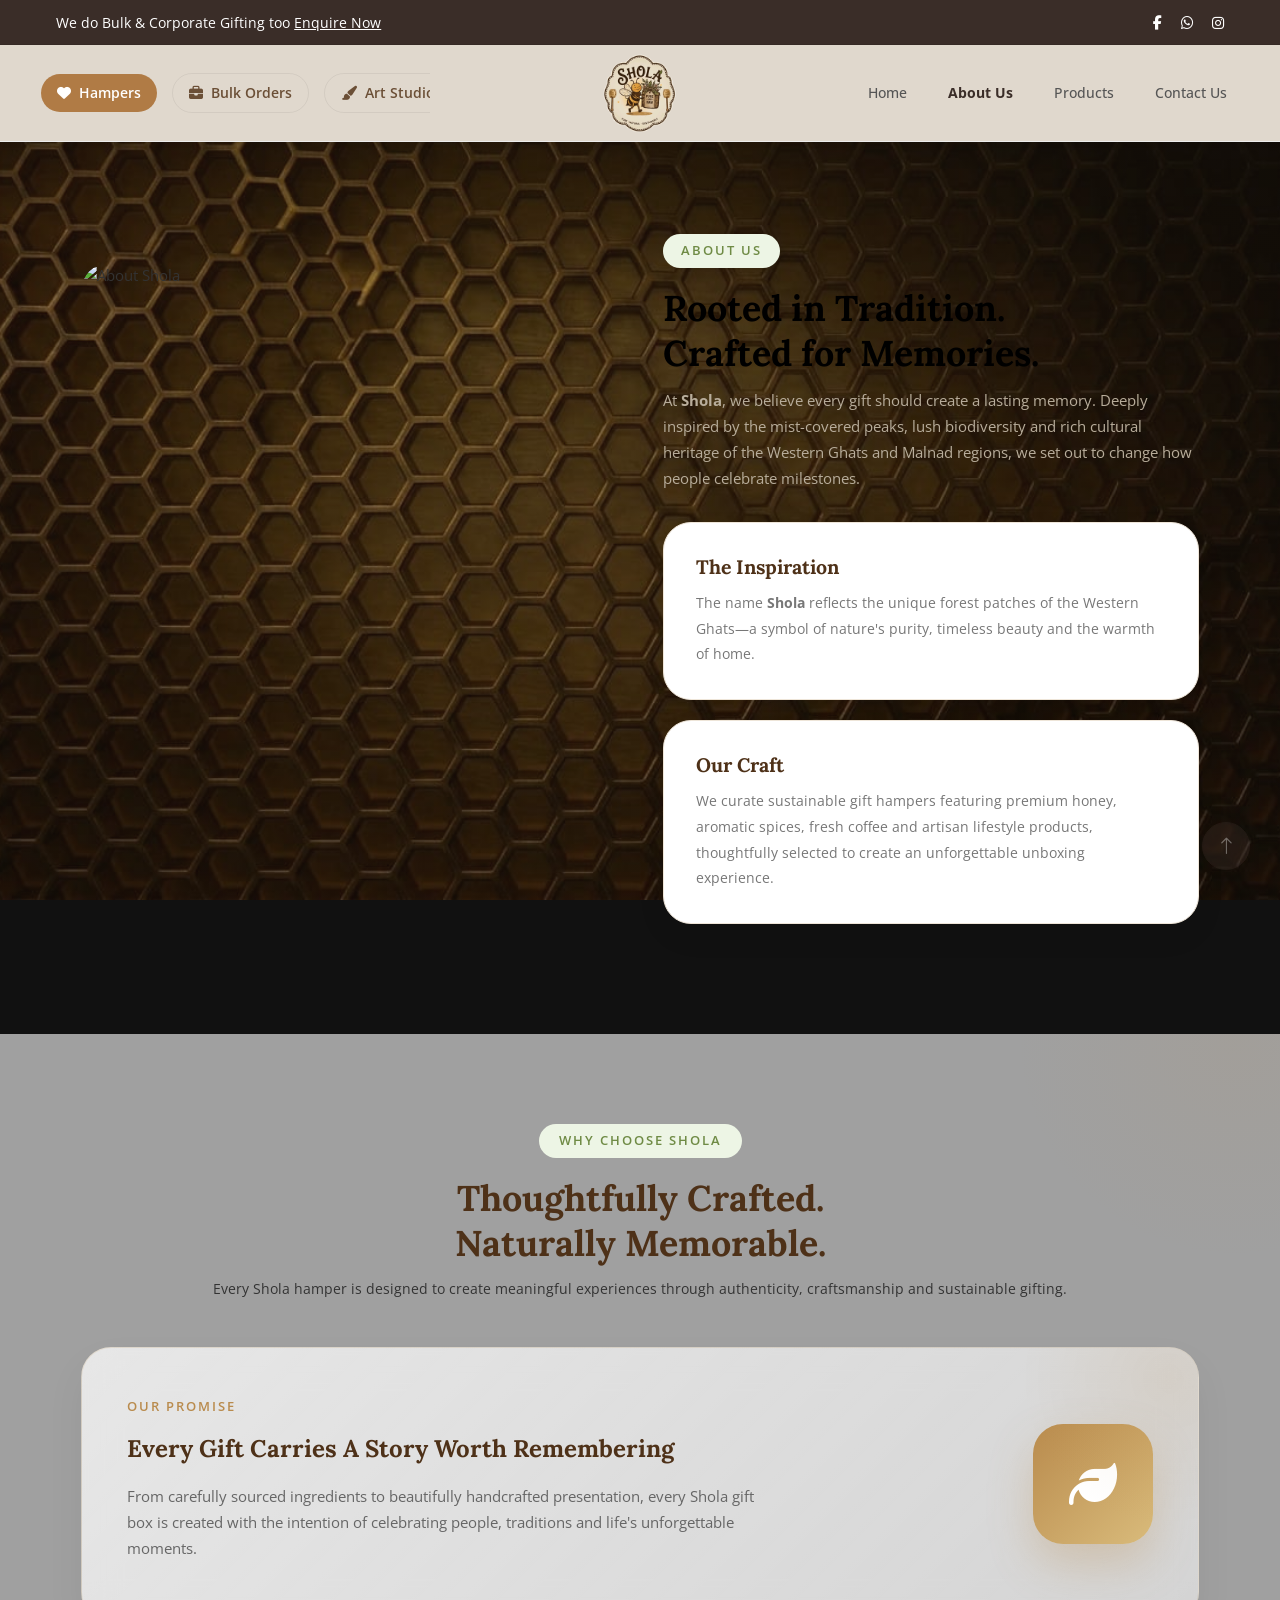
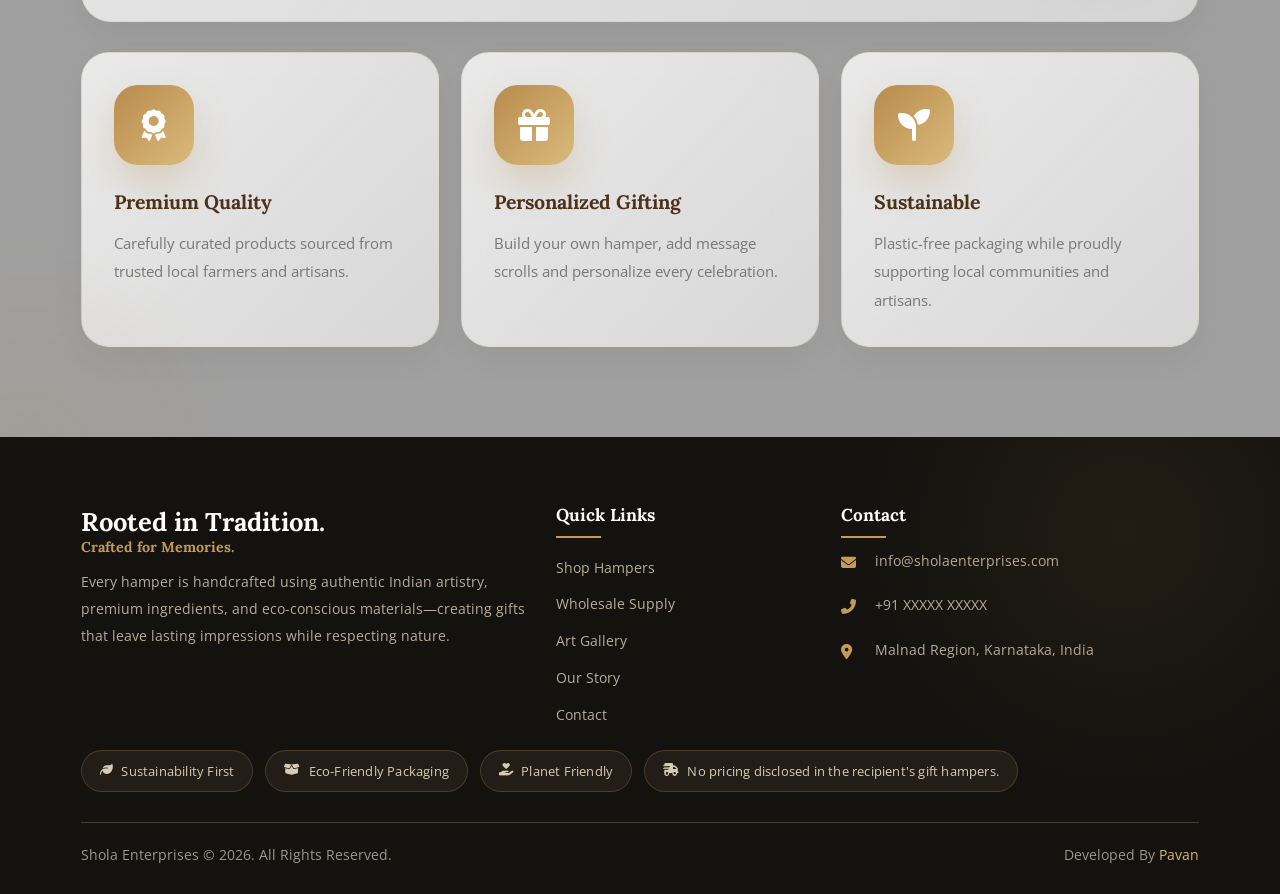
==== commit 19d20000: "color changes" ====
--- a/about.html
+++ b/about.html
@@ -67,13 +67,13 @@
                         ABOUT US
                     </span>
 
-                    <h2 class="shola-about-title">
+                    <h2 class="shola-about-title" style="color: #000;">
                         Rooted in Tradition.
                         <br>
                         Crafted for Memories.
                     </h2>
 
-                    <p class="shola-about-text">
+                    <p class="shola-about-text" style="color: #b8ad9b;">
 
                         At <strong>Shola</strong>, we believe every gift should create
                         a lasting memory. Deeply inspired by the mist-covered peaks,
--- a/css/style.css
+++ b/css/style.css
@@ -736,7 +736,7 @@
 }
 
 .category-section{
-    background:rgba(250,248,243,.60);
+    background:transparent;
     position:relative;
 }
 
@@ -868,7 +868,7 @@
 
 .marketplaces{
     padding:20px 20px;
-    background:linear-gradient(180deg,rgba(255,255,255,.60),rgba(250,248,243,.60));
+    background:transparent;
     position:relative;
     overflow:hidden;
 }
@@ -1725,7 +1725,6 @@
 .shola-explore{
     position:relative;
     padding:90px 0;
-    background:linear-gradient(180deg,rgba(251,250,248,.60) 0%,rgba(246,242,236,.60) 100%);
     overflow:hidden;
 }
 
@@ -2947,7 +2946,6 @@
 .shola-collections{
     position:relative;
     padding:90px 0;
-    background:linear-gradient(180deg,rgba(250,248,245,.85) 0%,rgba(244,239,231,.85) 100%);
     overflow:hidden;
 }
 
@@ -3752,7 +3750,7 @@
 
 .gh-art{
     padding:90px 0;
-    background:linear-gradient(180deg,rgba(251,250,248,.60),rgba(244,240,234,.60));
+    background:transparent;
 }
 
 .gh-art-container{
@@ -4016,7 +4014,7 @@
 
 .gh-story{
     padding:100px 0;
-    background:rgba(249,247,243,.60);
+    background:transparent;
 }
 
 .gh-story-container{
@@ -4219,7 +4217,7 @@
 
 .shola-about{
     padding:90px 0;
-    background:rgba(250,248,243,.60);
+    background:transparent;
 }
 
 .shola-about-image{
@@ -4406,8 +4404,6 @@
     position:relative;
 
     padding:90px 0;
-
-    background:rgba(250,248,243,.60);
 
     overflow:hidden;
 
@@ -5012,7 +5008,6 @@
 .shola-contact{
     position:relative;
     padding:90px 0;
-    background:rgba(250,248,243,.60);
     overflow:hidden;
 }
 
@@ -5611,7 +5606,6 @@
 .shola-showcase{
     position:relative;
     padding:100px 0;
-    background:rgba(250,248,243,.60);
     overflow:hidden;
 }
 
@@ -6134,7 +6128,6 @@
 .shola-wholesale{
     position:relative;
     padding:90px 0;
-    background:rgba(250,248,243,.60);
     overflow:hidden;
 }
 
@@ -6532,13 +6525,12 @@
 
     border-radius:32px;
 
-    background:
-
-    linear-gradient(
+    background: linear-gradient(
         135deg,
-        #4e3118,
-        #245537
+        rgba(255,255,255,.82),
+        rgba(255,255,255,.60)
     );
+
 
     color:#fff;
 
@@ -6702,7 +6694,7 @@
 
     padding:90px 0;
 
-    background:rgba(250,248,243,.60);
+    
 
     overflow:hidden;
 
@@ -7951,8 +7943,7 @@
 position:relative;
 overflow:hidden;
 
-background:
-linear-gradient(135deg,#fbf7f2,#efe3d2);
+background:transparent;
 
 }
 
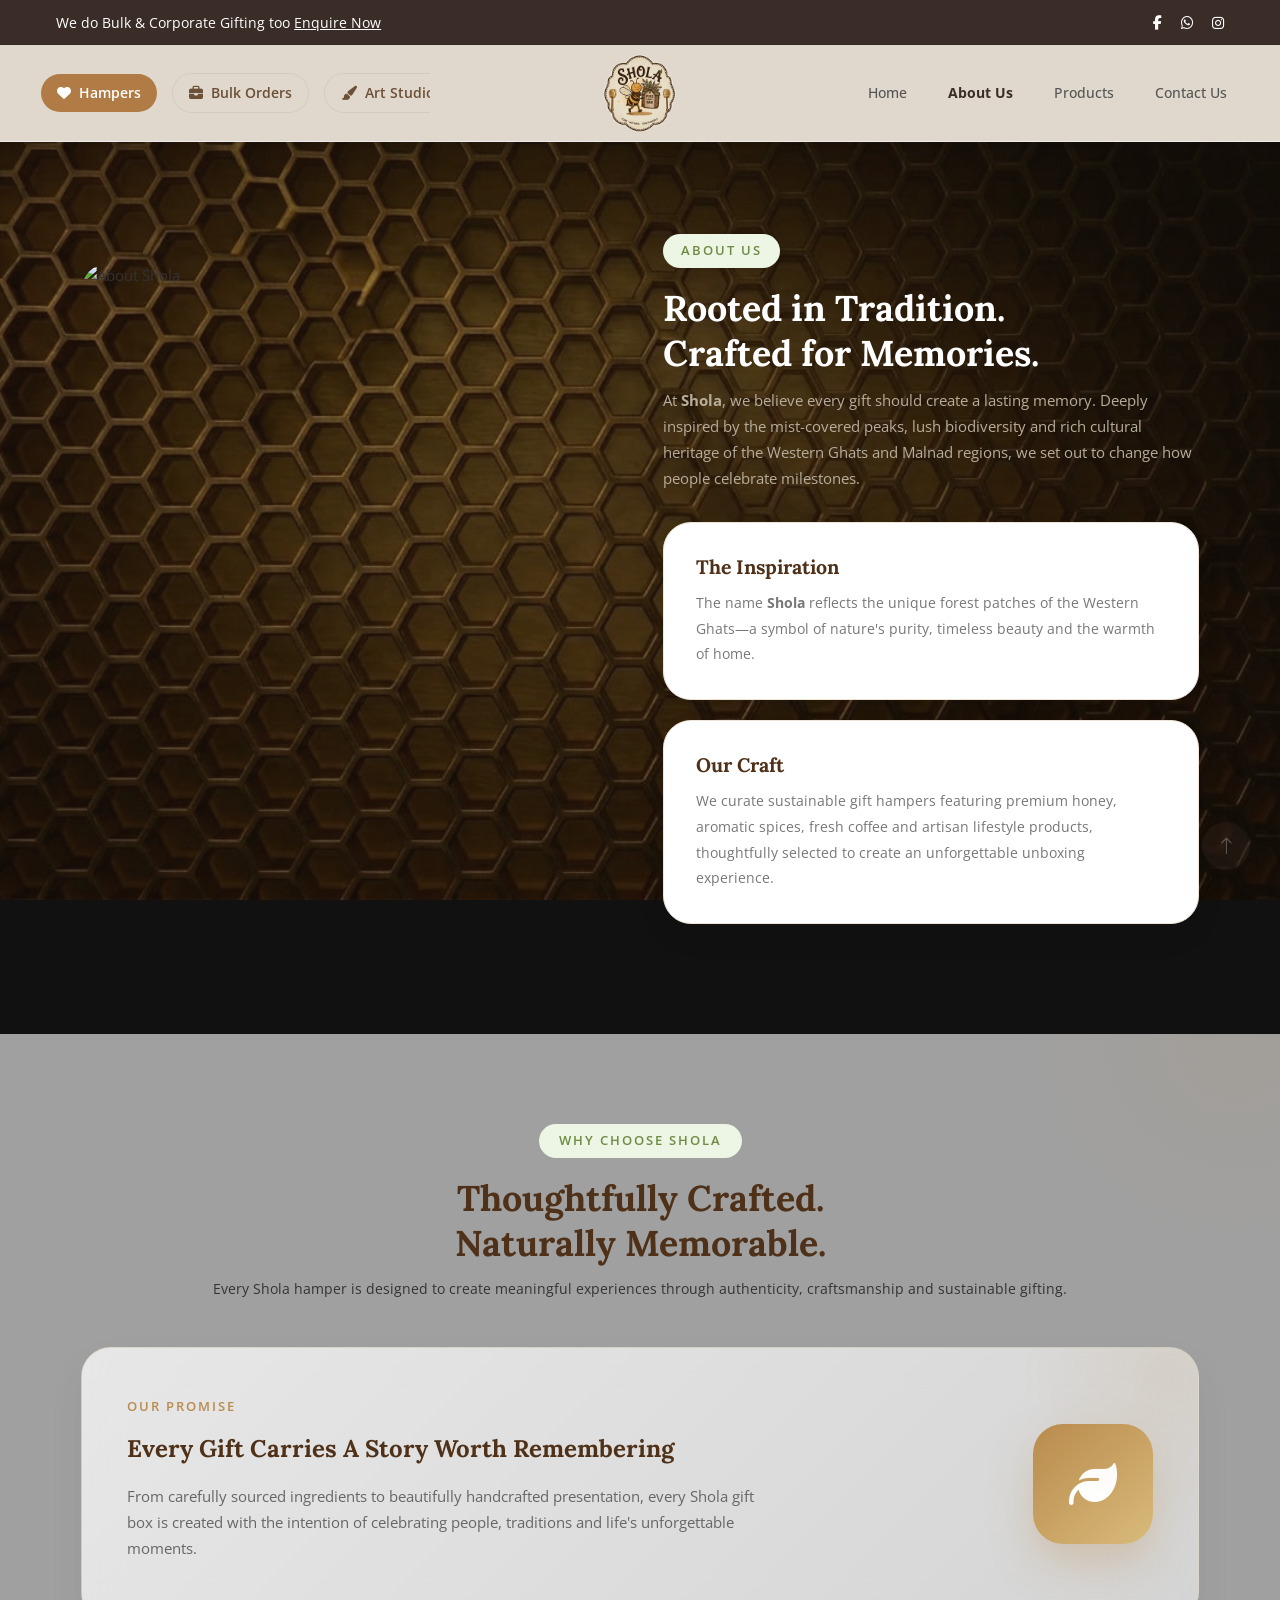
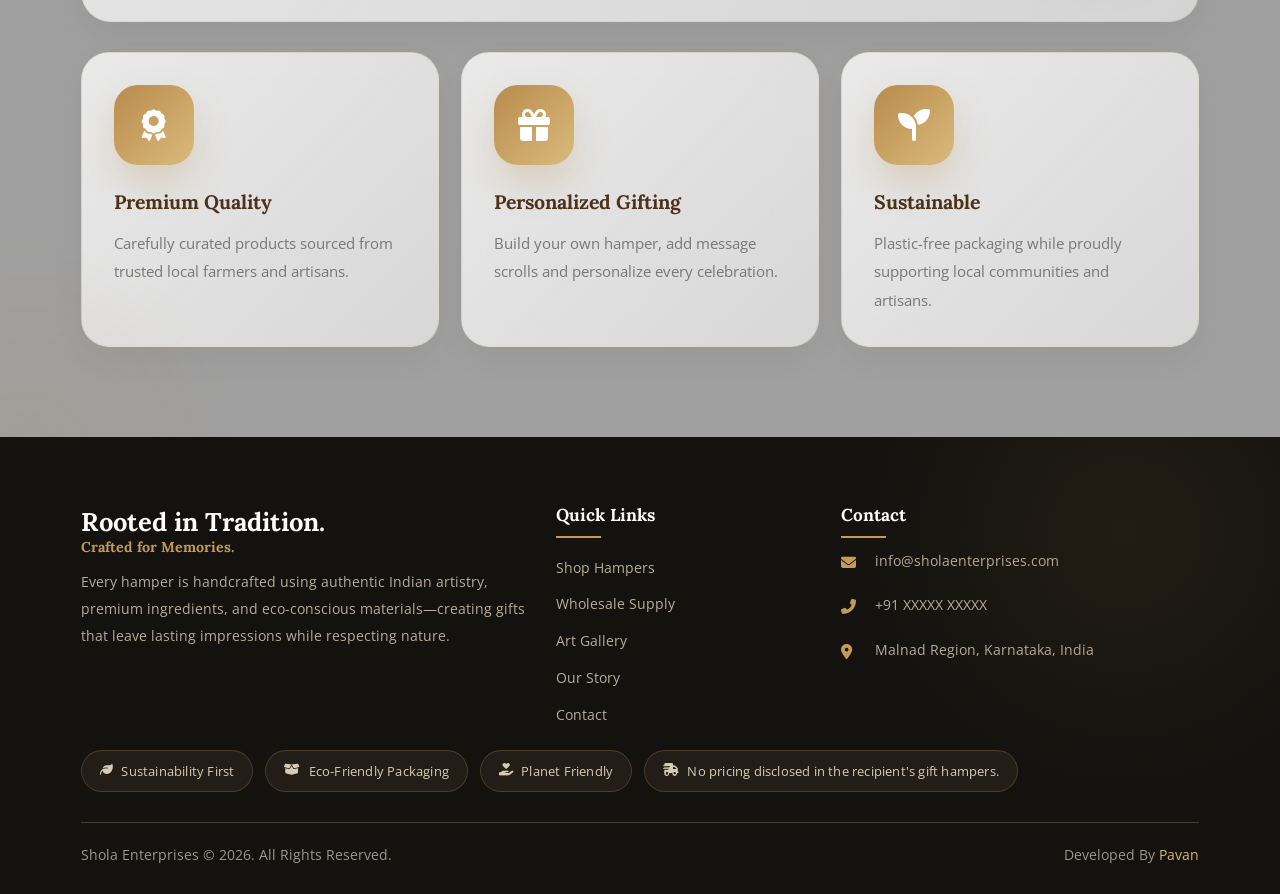
==== commit e1641e0f: "abstract images update" ====
--- a/about.html
+++ b/about.html
@@ -67,7 +67,7 @@
                         ABOUT US
                     </span>
 
-                    <h2 class="shola-about-title" style="color: #000;">
+                    <h2 class="shola-about-title" style="color: #fff;">
                         Rooted in Tradition.
                         <br>
                         Crafted for Memories.
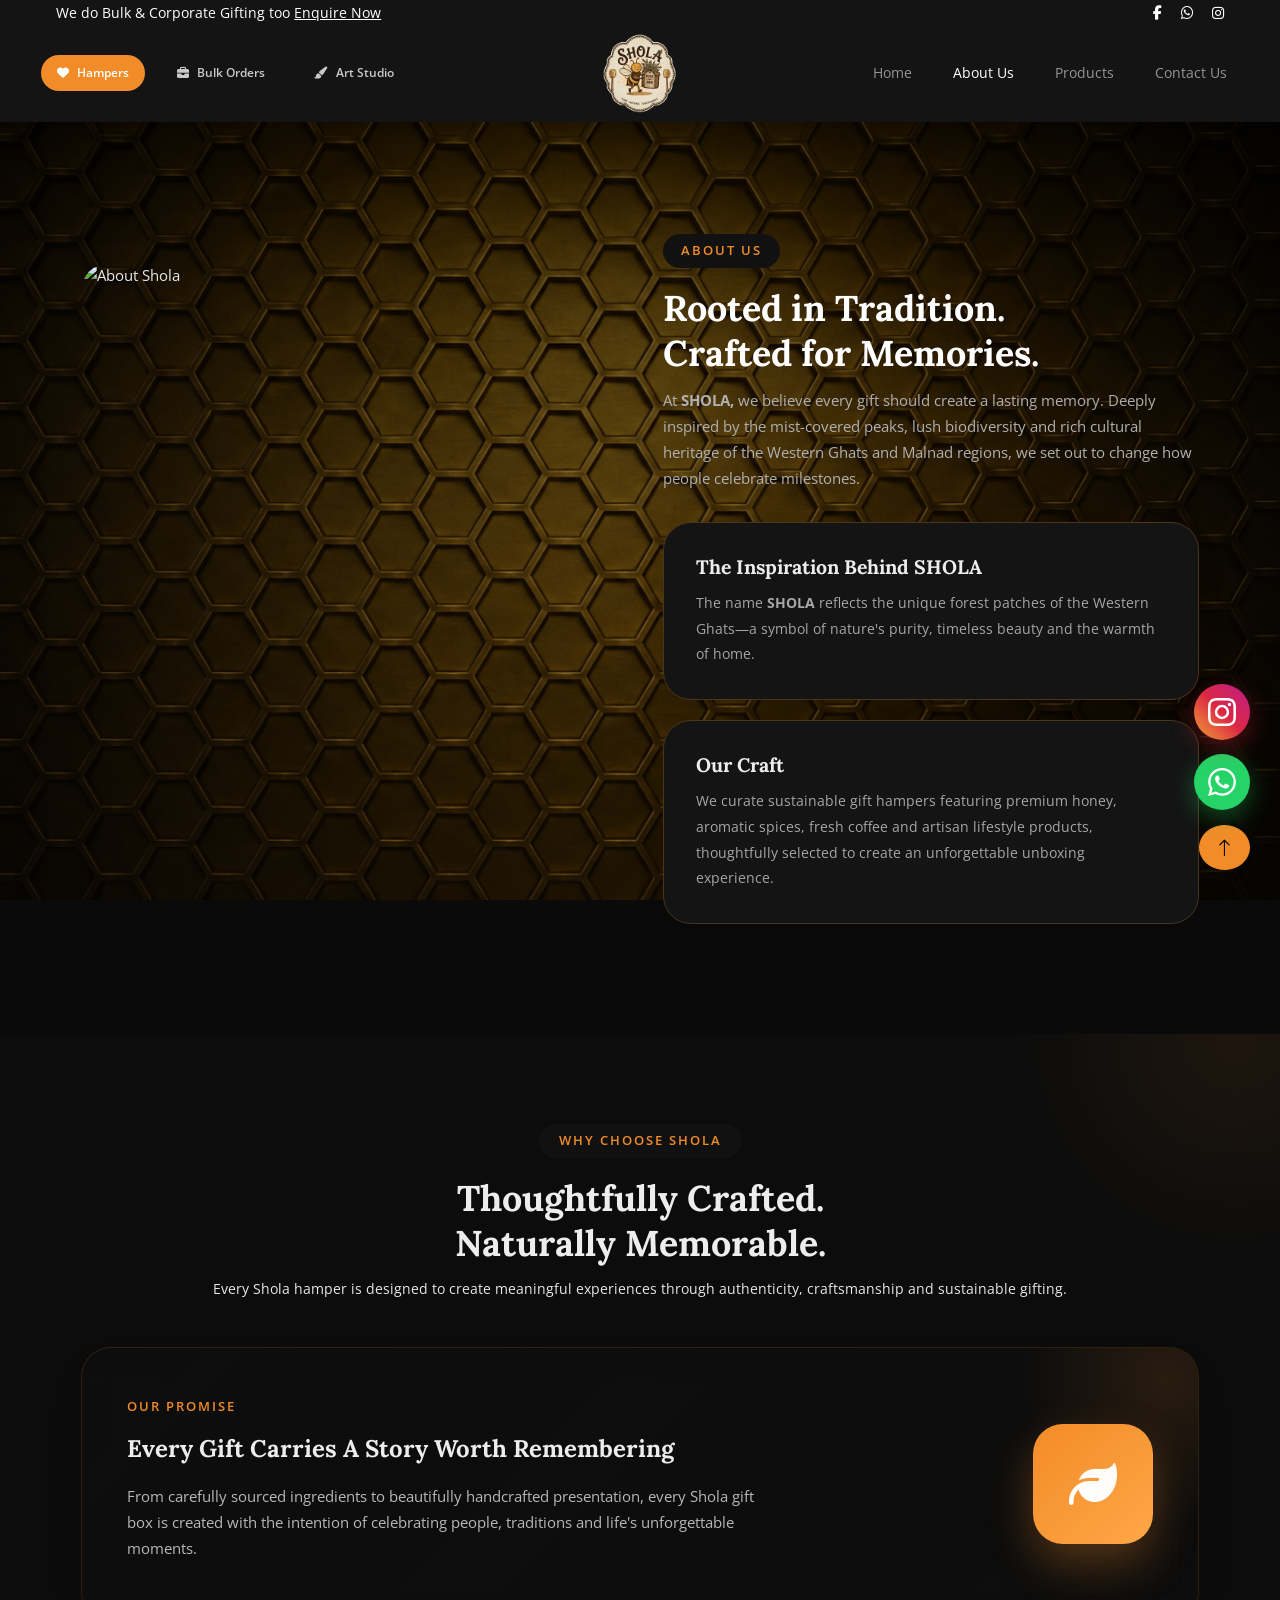
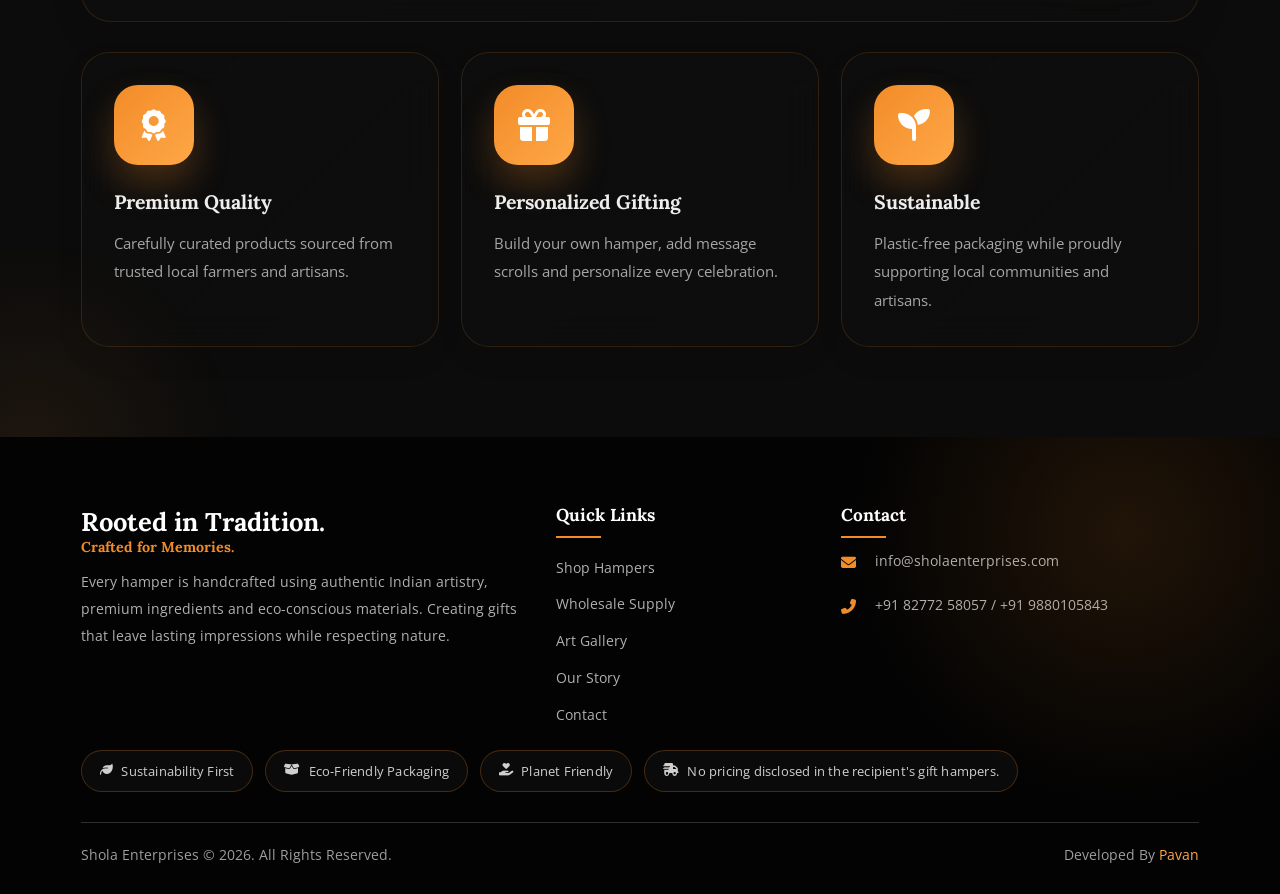
==== commit 3db15624: "SEO keywords updated" ====
--- a/about.html
+++ b/about.html
@@ -3,10 +3,28 @@
 
 <head>
     <meta charset="utf-8">
-    <title>Shola</title>
+    <title>About SHOLA | Gift Hampers</title>
     <meta content="width=device-width, initial-scale=1.0" name="viewport">
-    <meta content="" name="keywords">
-    <meta content="" name="description">
+    <meta name="robots" content="index, follow">
+    <meta content="Learn about SHOLA, a Bangalore-based brand inspired by the Malnad region of Karnataka. We craft premium honey, coffee, and black pepper products rooted in tradition." name="description">
+    <meta content="SHOLA, SHOLA products, SHOLA gift ha, SHOLA Malnad products, Malnad products, Malnad products Bangalore, Karnataka honey, Karnataka coffee, Karnataka black pepper, Western Ghats products, Bangalore" name="keywords">
+
+    <!-- Open Graph / Facebook -->
+    <meta property="og:type" content="website">
+    <meta property="og:url" content="https://sholaenterprises.com/about.html">
+    <meta property="og:title" content="About SHOLA | Malnad Products from Karnataka's Western Ghats">
+    <meta property="og:description" content="Learn about SHOLA, a Bangalore-based brand inspired by the Malnad region of Karnataka. We craft premium honey, coffee, and black pepper products.">
+    <meta property="og:image" content="https://sholaenterprises.com/img/shola-logo.png">
+
+    <!-- Twitter/X -->
+    <meta name="twitter:card" content="summary_large_image">
+    <meta name="twitter:url" content="https://sholaenterprises.com/about.html">
+    <meta name="twitter:title" content="About SHOLA | Malnad Products from Karnataka's Western Ghats">
+    <meta name="twitter:description" content="Learn about SHOLA, a Bangalore-based brand inspired by the Malnad region of Karnataka. We craft premium honey, coffee, and black pepper products.">
+    <meta name="twitter:image" content="https://sholaenterprises.com/img/shola-logo.png">
+
+    <!-- Canonical -->
+    <link rel="canonical" href="https://sholaenterprises.com/about.html">
 
     <!-- Favicon -->
     <link href="img/shola-logo.png" rel="icon">
@@ -32,6 +50,52 @@
     <link href="css/style.css" rel="stylesheet">
 
     <link rel="stylesheet" href="https://cdnjs.cloudflare.com/ajax/libs/font-awesome/6.5.2/css/all.min.css">
+
+    <!-- Structured Data -->
+    <script type="application/ld+json">
+    {
+        "@context": "https://schema.org",
+        "@type": "AboutPage",
+        "name": "About SHOLA",
+        "url": "https://sholaenterprises.com/about.html",
+        "description": "Learn about SHOLA, a Bangalore-based brand inspired by the Malnad region of Karnataka.",
+        "mainEntity": {
+            "@type": "Organization",
+            "name": "SHOLA",
+            "alternateName": "Shola Enterprises",
+            "url": "https://sholaenterprises.com",
+            "description": "SHOLA offers authentic Malnad products in Bangalore including pure honey, filter coffee powder, and premium black pepper.",
+            "address": {
+                "@type": "PostalAddress",
+                "streetAddress": "#121 Ashlesha, 6th Cross, 3rd Main Road, Banashankari 5th Stage",
+                "addressLocality": "Bangalore",
+                "addressRegion": "Karnataka",
+                "postalCode": "560061",
+                "addressCountry": "IN"
+            }
+        }
+    }
+    </script>
+    <script type="application/ld+json">
+    {
+        "@context": "https://schema.org",
+        "@type": "BreadcrumbList",
+        "itemListElement": [
+            {
+                "@type": "ListItem",
+                "position": 1,
+                "name": "Home",
+                "item": "https://sholaenterprises.com/"
+            },
+            {
+                "@type": "ListItem",
+                "position": 2,
+                "name": "About Us",
+                "item": "https://sholaenterprises.com/about.html"
+            }
+        ]
+    }
+    </script>
 </head>
 
 <body>
@@ -73,25 +137,21 @@
                         Crafted for Memories.
                     </h2>
 
-                    <p class="shola-about-text" style="color: #b8ad9b;">
-
-                        At <strong>Shola</strong>, we believe every gift should create
-                        a lasting memory. Deeply inspired by the mist-covered peaks,
-                        lush biodiversity and rich cultural heritage of the Western
-                        Ghats and Malnad regions, we set out to change how people
-                        celebrate milestones.
-
-                    </p>
+                    <p class="shola-about-text" style="color: #B0B0B0;">
+
+                        At <strong>SHOLA,</strong> we believe every gift should create a lasting memory. Deeply inspired by the mist-covered peaks, lush biodiversity and rich cultural heritage of the Western Ghats and Malnad regions, we set out to change how people celebrate milestones.
+
+</p>
 
                     <div class="shola-about-card">
 
-                        <h4>The Inspiration</h4>
-
-                        <p>
-
-                            The name <strong>Shola</strong> reflects the unique forest
+                        <h4>The Inspiration Behind SHOLA</h4>
+
+                        <p>
+
+                            The name <strong>SHOLA</strong> reflects the unique forest
                             patches of the Western Ghats—a symbol of nature's purity,
-                            timeless beauty and the warmth of home.
+                            timeless beauty and the warmth of home. 
 
                         </p>
 
--- a/css/style.css
+++ b/css/style.css
@@ -1,30 +1,30 @@
-﻿/********** Template CSS **********/
+/********** Template CSS **********/
 :root {
-    --primary: #3A2D28;
-    --secondary: #aa5f03;
-    --light: #F7F8FC;
-    --dark: #111111;
+    --primary: #F28C28;
+    --secondary: #F28C28;
+    --light: #F2F2F2;
+    --dark: #0A0A0A;
 
     /* ---- Shola design tokens ---- */
     /* Fonts */
     --font-display: 'Lora', 'Open Sans', serif;
     --font-body: 'Open Sans', Arial, sans-serif;
 
-    /* Type scale (rem — relative to the 15/14/13px root scale) */
+    /* Type scale (rem � relative to the 15/14/13px root scale) */
     --fs-xs: 0.75rem;          /* ~11px  captions */
     --fs-sm: 0.85rem;         /* ~12px  labels / badge chips */
     --fs-base: 0.95rem;       /* ~14px  base UI text */
     --fs-md: 1rem;            /* ~15px  paragraphs / buttons */
-    --fs-h4: clamp(1.1rem, 1.6vw, 1.3rem);   /* ~17–20px */
-    --fs-h3: clamp(1.3rem, 2vw, 1.6rem);     /* ~20–24px */
-    --fs-h2: clamp(1.6rem, 2.8vw, 2.5rem);   /* ~25–38px */
-    --fs-h1: clamp(2rem, 3.4vw, 2.8rem);     /* ~30–42px */
-    --fs-hero: clamp(2.6rem, 4.5vw, 4rem);   /* ~39–60px hero titles */
+    --fs-h4: clamp(1.1rem, 1.6vw, 1.3rem);   /* ~17�20px */
+    --fs-h3: clamp(1.3rem, 2vw, 1.6rem);     /* ~20�24px */
+    --fs-h2: clamp(1.6rem, 2.8vw, 2.5rem);   /* ~25�38px */
+    --fs-h1: clamp(2rem, 3.4vw, 2.8rem);     /* ~30�42px */
+    --fs-hero: clamp(2.6rem, 4.5vw, 4rem);   /* ~39�60px hero titles */
 
     /* Text colors */
-    --text-strong: #222222;
-    --text-body: #666666;
-    --text-muted: #888888;
+    --text-strong: #F2F2F2;
+    --text-body: #B8B8B8;
+    --text-muted: #9A9A9A;
 
     /* Buttons */
     --btn-font: var(--font-body);
@@ -34,10 +34,10 @@
     --btn-pad-y: 0.9rem;
     --btn-pad-x: 2rem;
     --btn-gap: 0.625rem;                     /* 10px  icon gap */
-    --btn-focus-ring: 0 0 0 4px rgba(185, 139, 77, 0.35);
+    --btn-focus-ring: 0 0 0 4px rgba(242, 140, 40, 0.35);
     --btn-transition: transform .3s ease, background-color .3s ease, color .3s ease,
         border-color .3s ease, box-shadow .3s ease;
-    --link-focus: 3px solid rgba(185, 139, 77, 0.5);
+    --link-focus: 3px solid rgba(242, 140, 40, 0.5);
 
     /* Cards & grids */
     --radius-sm: 14px;                         /* chips / inner bits */
@@ -60,6 +60,173 @@
     z-index: 99;
 }
 
+
+/* =========================
+   WhatsApp Floating Button
+   ========================= */
+.whatsapp-float {
+    position: fixed;
+    right: 30px;
+    bottom: 90px;
+    display: inline-flex;
+    align-items: center;
+    justify-content: center;
+    width: 56px;
+    height: 56px;
+    border-radius: 50%;
+    background-color: #25D366;
+    color: #ffffff;
+    box-shadow: 0 8px 24px rgba(37, 211, 102, 0.35);
+    text-decoration: none;
+    z-index: 3000;
+    transition: background-color 0.3s ease, box-shadow 0.3s ease, transform 0.3s ease;
+    overflow: hidden;
+    white-space: nowrap;
+}
+
+.whatsapp-float__icon {
+    display: inline-flex;
+    align-items: center;
+    justify-content: center;
+    width: 56px;
+    height: 56px;
+    flex-shrink: 0;
+    line-height: 0;
+}
+
+.whatsapp-float__icon svg {
+    display: block;
+    width: 28px;
+    height: 28px;
+    transition: transform 0.3s ease;
+}
+
+.whatsapp-float__text {
+    font-family: "Open Sans", sans-serif;
+    font-size: 14px;
+    font-weight: 600;
+    color: #ffffff;
+    max-width: 0;
+    opacity: 0;
+    padding-left: 0;
+    letter-spacing: 0.02em;
+    transition: max-width 0.3s ease, opacity 0.3s ease, padding-left 0.3s ease;
+    overflow: hidden;
+}
+
+.whatsapp-float:hover {
+    background-color: #1ebe5d;
+    box-shadow: 0 10px 28px rgba(37, 211, 102, 0.45);
+    transform: translateY(-3px) scale(1.05);
+}
+
+.whatsapp-float:hover .whatsapp-float__icon svg {
+
+    transform: scale(1.1);
+}
+
+.whatsapp-float:hover .whatsapp-float__text {
+    max-width: 140px;
+    opacity: 1;
+    padding-left: 8px;
+    /* tooltip for right-side button */
+}
+
+/* Keep it circular icon only on mobile/tablets */
+@media (max-width: 991.98px) {
+    .whatsapp-float:hover .whatsapp-float__text {
+        max-width: 0;
+        opacity: 0;
+        padding-left: 0;
+    }
+    .whatsapp-float:hover {
+        transform: translateY(-3px);
+    }
+}
+
+/* =========================
+   Instagram Floating Button
+   ========================= */
+.instagram-float {
+    position: fixed;
+    right: 30px;
+    bottom: 160px;
+    display: inline-flex;
+    align-items: center;
+    justify-content: center;
+    width: 56px;
+    height: 56px;
+    border-radius: 50%;
+    background: linear-gradient(45deg, #f09433 0%, #e6683c 25%, #dc2743 50%, #cc2366 75%, #bc1888 100%);
+    color: #ffffff;
+    box-shadow: 0 8px 24px rgba(220, 39, 67, 0.35);
+    text-decoration: none;
+    z-index: 3000;
+    transition: background 0.3s ease, box-shadow 0.3s ease, transform 0.3s ease;
+    overflow: hidden;
+    white-space: nowrap;
+}
+
+.instagram-float__icon {
+    display: inline-flex;
+    align-items: center;
+    justify-content: center;
+    width: 56px;
+    height: 56px;
+    flex-shrink: 0;
+    line-height: 0;
+}
+
+.instagram-float__icon svg {
+    display: block;
+    width: 28px;
+    height: 28px;
+    transition: transform 0.3s ease;
+}
+
+.instagram-float__text {
+    font-family: "Open Sans", sans-serif;
+    font-size: 14px;
+    font-weight: 600;
+    color: #ffffff;
+    max-width: 0;
+    opacity: 0;
+    padding-left: 0;
+    letter-spacing: 0.02em;
+    transition: max-width 0.3s ease, opacity 0.3s ease, padding-left 0.3s ease;
+    overflow: hidden;
+}
+
+.instagram-float:hover {
+    background: linear-gradient(45deg, #f09433 0%, #e6683c 25%, #dc2743 50%, #cc2366 75%, #bc1888 100%);
+    box-shadow: 0 10px 28px rgba(220, 39, 67, 0.45);
+    transform: translateY(-3px) scale(1.05);
+}
+
+.instagram-float:hover .instagram-float__icon svg {
+
+    transform: scale(1.1);
+}
+
+.instagram-float:hover .instagram-float__text {
+    max-width: 140px;
+    opacity: 1;
+    padding-left: 8px;
+    /* tooltip for right-side button */
+}
+
+/* Keep it circular icon only on mobile/tablets */
+@media (max-width: 991.98px) {
+    .instagram-float:hover .instagram-float__text {
+        max-width: 0;
+        opacity: 0;
+        padding-left: 0;
+    }
+    .instagram-float:hover {
+        transform: translateY(-3px);
+    }
+}
+
 .my-6 {
     margin-top: 6rem;
     margin-bottom: 6rem;
@@ -104,97 +271,20 @@
     color: #FFFFFF;
 }
 
-.btn-square {
-    width: 38px;
-    height: 38px;
-}
-
-.btn-sm-square {
-    width: 32px;
-    height: 32px;
-}
-
-.btn-lg-square {
-    width: 48px;
-    height: 48px;
-}
-
-.btn-square,
-.btn-sm-square,
-.btn-lg-square {
-    padding: 0;
-    display: flex;
-    align-items: center;
-    justify-content: center;
-    font-weight: normal;
-}
-
-
-/*** Navbar ***/
-.fixed-top {
-    transition: .5s;
-}
-
-.top-bar {
-    background: #3A2D28;
-    height: 45px;
-    border-bottom: 1px solid rgba(0, 0, 0, .07);
-}
-
-.navbar .dropdown-toggle::after {
-    border: none;
-    content: "\f107";
-    font-family: 'Open Sans', Arial, sans-serif;
-    font-weight: 900;
-    vertical-align: middle;
-    margin-left: 8px;
-}
-
-.navbar .navbar-nav .nav-link {
-    padding: 25px 15px;
-    color: #555555;
-    font-weight: 500;
-    outline: none;
-}
-
-.navbar .navbar-nav .nav-link:hover,
-.navbar .navbar-nav .nav-link.active {
-    color: #3A2D28;
-    font-weight: bold;
-}
-
-@media (max-width: 991.98px) {
-    .navbar .navbar-nav {
-        margin-top: 10px;
-        border-top: 1px solid rgba(0, 0, 0, .07);
-        background: #FFFFFF;
-    }
-
-    .navbar .navbar-nav .nav-link {
-        padding: 10px 0;
-    }
-}
-
-@media (min-width: 992px) {
-    /* smoother dropdown: fade + slide instead of 3D rotate */
-    .navbar .nav-item .dropdown-menu {
-        display: block;
-        visibility: hidden;
-        top: 100%;
-        transform: translateY(8px);
-        transition: transform .18s ease, opacity .18s ease;
-        opacity: 0;
-        z-index: 2050;
-        min-width: 220px;
-    }
-
-    .navbar .nav-item:hover .dropdown-menu {
-        transform: translateY(0);
-        visibility: visible;
-        opacity: 1;
-        color: #3A2D28; 
-    }
-}
+.btn.btn-primary {
+    background-color: #F28C28;
+    border-color: #F28C28;
+    color: #0A0A0A;
+}
+
+.btn.btn-primary:hover,
+.btn.btn-primary:focus,
+.btn.btn-primary:active {
+    background-color: #F28C28;
+    border-color: #F28C28;
+    color: #0A0A0A;
+}
+
 
 /* General navbar/dropdown styling */
 .navbar {
@@ -243,7 +333,7 @@
 }
 
 .navbar .dropdown-menu {
-    background: #ffffff;
+    background: #141414;
     border: 1px solid rgba(0,0,0,0.06);
     border-radius: 8px;
     padding: 6px 0;
@@ -251,21 +341,21 @@
 }
 
 .navbar .dropdown-item {
-    color: var(--dark);
+    color: var(--light);
     padding: 10px 20px;
     font-weight: 500;
 }
 
 .navbar .dropdown-item:hover,
 .navbar .dropdown-item:focus {
-    background: rgba(30,90,15,0.06);
+    background: rgba(10, 10, 10,0.06);
     color: var(--primary);
 }
 
 /* Mobile: make dropdowns full-width and touch-friendly inside collapsed nav */
 @media (max-width: 991.98px) {
     .navbar .navbar-nav {
-        background: #ffffff;
+        background: #141414;
     }
     .navbar .dropdown-menu {
         position: static;
@@ -380,7 +470,7 @@
 }
 
 .breadcrumb-item+.breadcrumb-item::before {
-    color: #999999;
+    color: #9A9A9A;
 }
 
 
@@ -433,11 +523,11 @@
     left: -50%;
     width: 100%;
     height: 100%;
-    background-image: -webkit-repeating-radial-gradient(#FFFFFF, #EEEEEE 5px, transparent 5px, transparent 10px);
-    background-image: -moz-repeating-radial-gradient(#FFFFFF, #EEEEEE 5px, transparent 5px, transparent 10px);
-    background-image: -ms-repeating-radial-gradient(#FFFFFF, #EEEEEE 5px, transparent 5px, transparent 10px);
-    background-image: -o-repeating-radial-gradient(#FFFFFF, #EEEEEE 5px, transparent 5px, transparent 10px);
-    background-image: repeating-radial-gradient(#FFFFFF, #EEEEEE 5px, transparent 5px, transparent 10px);
+    background-image: -webkit-repeating-radial-gradient(#141414, #161616 5px, transparent 5px, transparent 10px);
+    background-image: -moz-repeating-radial-gradient(#141414, #161616 5px, transparent 5px, transparent 10px);
+    background-image: -ms-repeating-radial-gradient(#141414, #161616 5px, transparent 5px, transparent 10px);
+    background-image: -o-repeating-radial-gradient(#141414, #161616 5px, transparent 5px, transparent 10px);
+    background-image: repeating-radial-gradient(#141414, #161616 5px, transparent 5px, transparent 10px);
     background-size: 20px 20px;
     transform: skew(20deg);
     z-index: 1;
@@ -446,7 +536,7 @@
 
 /*** Product ***/
 .nav-pills .nav-item .btn {
-    color: var(--dark);
+    color: var(--light);
 }
 
 .nav-pills .nav-item .btn:hover,
@@ -508,7 +598,7 @@
     display: flex;
     align-items: center;
     justify-content: center;
-    color: var(--dark);
+    color: var(--light);
     border: 2px solid var(--primary);
     border-radius: 50px;
     font-size: 18px;
@@ -524,7 +614,7 @@
 
 /*** Footer ***/
 .footer {
-    color: #999999;
+    color: #9A9A9A;
 }
 
 .footer .btn.btn-link {
@@ -532,7 +622,7 @@
     margin-bottom: 5px;
     padding: 0;
     text-align: left;
-    color: #999999;
+    color: #9A9A9A;
     font-weight: normal;
     text-transform: capitalize;
     transition: .3s;
@@ -543,7 +633,7 @@
     content: "\f105";
     font-family: 'Open Sans', Arial, sans-serif;
     font-weight: 900;
-    color: #999999;
+    color: #9A9A9A;
     margin-right: 10px;
 }
 
@@ -556,7 +646,7 @@
 .footer .copyright {
     padding: 25px 0;
     font-size: 15px;
-    border-top: 1px solid rgba(256, 256, 256, .1);
+    border-top: 1px solid rgba(242, 140, 40, 0.28);
 }
 
 .footer .copyright a {
@@ -570,7 +660,7 @@
 /* custom css */
 
 .container-fluid.fixed-top.px-0.wow.fadeIn {
-    background-color: #fff !important;
+    background-color: #141414 !important;
 }
 
 #header {
@@ -627,7 +717,7 @@
 
 /* Stabilize fixed header to avoid blinking on scroll */
 .container-fluid.fixed-top {
-    background-color: #ffffff !important;
+    background-color: #141414 !important;
     border-bottom: 1px solid rgba(0,0,0,0.07) !important;
     box-shadow: 0 2px 6px rgba(0,0,0,0.04);
     -webkit-backface-visibility: hidden;
@@ -684,38 +774,38 @@
     align-items:center;
     justify-content:center;
     text-decoration:none;
-    background:transparent;
+    background: transparent;
     transition:all .3s ease;
     font-size:20px;
 }
 
 /* Official Colors */
 .facebook i{
-    color:#1877F2;
+    color: #F28C28;
 }
 
 .instagram i{
     /* Instagram Gradient */
-    background:linear-gradient(
+    background: linear-gradient(
         45deg,
-        #f09433,
-        #e6683c,
-        #dc2743,
-        #cc2366,
-        #bc1888
+        #FFA747,
+        #E07B1F,
+        #E07B1F,
+        #C96F18,
+        #A85A12
     );
     -webkit-background-clip:text;
-    -webkit-text-fill-color:transparent;
+    -webkit-text-fill-color: transparent;
 }
 
 .whatsapp i{
-    color:#25D366;
+    color: #F28C28;
 }
 
 /* Hover Effect */
 .social-icon:hover{
-    border-color:#fff;
-    background:transparent;
+    border-color: #F28C28;
+    background: transparent;
     transform:translateY(-3px);
 }
 
@@ -724,11 +814,11 @@
 }
 
 .bgf{
-    color:#999999;
+    color: #9A9A9A;
 }
 
 .bgf:hover{
-    color:#fff;
+    color: #fff;
 }
 
 .footer .btn.btn-link::before { 
@@ -736,14 +826,14 @@
 }
 
 .category-section{
-    background:transparent;
+    background: transparent;
     position:relative;
 }
 
 .section-tag{
     display:inline-block;
-    color:#6f8b45;
-    background:#edf5e5;
+    color: #F28C28;
+    background: #111111;
     padding:8px 18px;
     border-radius:30px;
     font-size:14px;
@@ -755,11 +845,11 @@
 .section-title{
     font-size:44px;
     font-weight:700;
-    color:#4e3118;
+    color: #EDEDED;
 }
 
 .section-subtitle{
-    color:#777;
+    color: #A6A6A6;
     max-width:650px;
     margin:auto;
     margin-top:10px;
@@ -769,7 +859,7 @@
 
     display:block;
 
-    background:white;
+    background: white;
 
     padding:40px 25px;
 
@@ -802,7 +892,7 @@
 
     border-radius:50%;
 
-    background:#f7f4eb;
+    background: #141414;
 
     display:flex;
 
@@ -822,7 +912,7 @@
 
 .category-card h4{
 
-    color:#183c25;
+    color: #F2F2F2;
 
     font-weight:700;
 
@@ -831,14 +921,14 @@
 
 .category-card p{
 
-    color:#777;
+    color: #A6A6A6;
 
     margin-bottom:30px;
 }
 
 .category-card span{
 
-    color:#6d8b42;
+    color: #F2A33D;
 
     font-weight:600;
 
@@ -857,7 +947,7 @@
 
 .category-card:hover .category-icon{
 
-    background:#4e3118;
+    background: #0D0D0D;
 }
 
 
@@ -868,7 +958,7 @@
 
 .marketplaces{
     padding:20px 20px;
-    background:transparent;
+    background: transparent;
     position:relative;
     overflow:hidden;
 }
@@ -877,7 +967,7 @@
     content:'';
     width:350px;
     height:350px;
-    background:#ffd54f22;
+    background: #F28C2822;
     border-radius:50%;
     position:absolute;
     left:-120px;
@@ -889,7 +979,7 @@
     content:'';
     width:280px;
     height:280px;
-    background:#c8e6c922;
+    background: #F28C2822;
     border-radius:50%;
     position:absolute;
     right:-100px;
@@ -909,8 +999,8 @@
     display:inline-block;
     padding:10px 22px;
     border-radius:50px;
-    background:#f4efe5;
-    color:#8b5e3c;
+    background: #141414;
+    color: #A6A6A6;
     font-weight:600;
     margin-bottom:20px;
 }
@@ -919,18 +1009,18 @@
     font-size:48px;
     line-height:1.2;
     margin-bottom:18px;
-    color:#1b1b1b;
+    color: #E9E9E9;
 }
 
 .marketplaces h2 span{
     display:block;
-    color:#c08b2b;
+    color: #F28C28;
 }
 
 .marketplaces p{
     max-width:650px;
     margin:auto;
-    color:#666;
+    color: #B8B8B8;
     font-size:17px;
     margin-bottom:20px;
 }
@@ -943,7 +1033,7 @@
 
 .platform{
     height:130px;
-    background:rgba(255,255,255,.85);
+    background: rgba(14, 14, 14,.85);
     border-radius:22px;
     display:flex;
     align-items:center;
@@ -951,7 +1041,7 @@
     box-shadow:
         0 10px 35px rgba(0,0,0,.08);
     transition:.35s ease;
-    border:1px solid rgba(0,0,0,.05);
+    border: 1px solid rgba(0,0,0,.05);
     position:relative;
     overflow:hidden;
 }
@@ -960,9 +1050,9 @@
     content:'';
     position:absolute;
     inset:0;
-    background:linear-gradient(
+    background: linear-gradient(
         135deg,
-        rgba(255,215,0,.08),
+        rgba(242, 140, 40,.08),
         transparent 60%
     );
     opacity:0;
@@ -989,27 +1079,27 @@
 }
 
 .blinkit:hover{
-    border-color:#ffd600;
+    border-color: #F28C28;
 }
 
 .instamart:hover{
-    border-color:#ff7a00;
+    border-color: #F28C28;
 }
 
 .zepto:hover{
-    border-color:#7b2ff7;
+    border-color: #D97A1D;
 }
 
 .amazon:hover{
-    border-color:#f9a825;
+    border-color: #F2A33D;
 }
 
 .flipkart:hover{
-    border-color:#1976d2;
+    border-color: #B9640F;
 }
 
 .bigbasket:hover{
-    border-color:#8bc34a;
+    border-color: #8C4F12;
 }
 
 @media(max-width:768px){
@@ -1252,7 +1342,7 @@
 body {
     font-family: 'Open Sans', Arial, sans-serif;
     font-size: 1rem;
-        color: #333333;
+        color: #E8E8E8;
     line-height: 1.6;
 
     /* GLOBAL PAGE BACKGROUND
@@ -1261,11 +1351,10 @@
        A deep *warm* dark-brown wash deepens the washed-out photo so the
        honeycomb pattern reads clearly, while keeping the warm cream
        palette and text readable (no desaturating/cold gray cast). */
-    background-color: #111111;                 /* fallback beneath image */
-    background-image:
-        linear-gradient(
-            rgba(43, 30, 18, 0.40),
-            rgba(43, 30, 18, 0.34)
+    background-color: #0A0A0A;                 /* fallback beneath image */
+    background-image: linear-gradient(
+            rgba(0, 0, 0, 0.65),
+            rgba(0, 0, 0, 0.34)
         ),
         url('../img/products/bg.jpeg');
     background-size: cover;
@@ -1276,7 +1365,7 @@
     -moz-background-size: cover;
 }
 
-/* Fixed attachment only where it performs well (desktop / tablets ≥992px) */
+/* Fixed attachment only where it performs well (desktop / tablets =992px) */
 @media (min-width: 992px) {
     body {
         background-attachment: fixed;
@@ -1302,17 +1391,17 @@
 }
 
 .tab{
-background:none;
-border:none;
+background: none;
+border: none;
 font-size:18px;
 cursor:pointer;
 padding-bottom:8px;
-color:#666;
+color: #B8B8B8;
 }
 
 .tab.active{
-border-bottom:3px solid #0d8c72;
-color:#000;
+border-bottom: 3px solid #F28C28;
+color: #F28C28;
 font-weight:bold;
 }
 
@@ -1358,9 +1447,9 @@
 transform:translateY(-50%);
 width:45px;
 height:45px;
-border:none;
+border: none;
 border-radius:50%;
-background:#fff;
+background: #141414;
 box-shadow:0 5px 15px rgba(0,0,0,.15);
 cursor:pointer;
 font-size:22px;
@@ -1384,7 +1473,7 @@
 
 width:12px;
 height:12px;
-background:#ccc;
+background: #B6B6B6;
 display:inline-block;
 margin:5px;
 border-radius:50%;
@@ -1392,7 +1481,7 @@
 }
 
 .dot.active{
-background:#0d8c72;
+background: #F28C28;
 }
 
 .buttons{
@@ -1409,28 +1498,28 @@
 text-decoration:none;
 padding:12px 25px;
 border-radius:8px;
-color:#fff;
+color: #fff;
 font-weight:bold;
 }
 
 .buy{
-background:#0d8c72;
+background: #F28C28;
 }
 
 .amazon{
-background:#ff9900;
+background: #F28C28;
 }
 
 .flipkart{
-background:#2874f0;
+background: #B9640F;
 }
 
 .platform.amazon {
-background:rgba(255,255,255,.92) !important;
+background: rgba(14, 14, 14,.92) !important;
 }
 
 .platform.flipkart {
-background:rgba(255,255,255,.92) !important;
+background: rgba(14, 14, 14,.92) !important;
 }
 
 /*==========================
@@ -1438,8 +1527,8 @@
 ===========================*/
 
 .shola-footer{
-    background:rgba(21,19,15,.65);
-    color:#d7cbb9;
+    background: rgba(0, 0, 0,.65);
+    color: #B0B0B0;
     padding: clamp(3rem, 7vw, 4.5rem) 0 1.75rem;
     position:relative;
     overflow:hidden;
@@ -1456,7 +1545,7 @@
 
     height:550px;
 
-    background:radial-gradient(circle,#8a6b3620,transparent 70%);
+    background: radial-gradient(circle,#F28C2820,transparent 70%);
 
     top:-180px;
 
@@ -1476,7 +1565,7 @@
 
 .shola-footer-title{
 
-    color:#fff;
+    color: #fff;
 
     font-size:32px;
 
@@ -1491,7 +1580,7 @@
 
 .shola-footer-title span{
 
-    color:#c69a54;
+    color: #F28C28;
 
     display:block;
 
@@ -1500,7 +1589,7 @@
 
 .shola-footer-text{
 
-    color:#b8ad9b;
+    color: #B0B0B0;
 
     line-height:1.9;
 
@@ -1511,7 +1600,7 @@
 
 .footer-heading{
 
-    color:#fff;
+    color: #fff;
 
     font-size:22px;
 
@@ -1530,7 +1619,7 @@
 
     height:2px;
 
-    background:#c69a54;
+    background: #F28C28;
 
     display:block;
 
@@ -1559,7 +1648,7 @@
 
 .footer-links a{
 
-    color:#b8ad9b;
+    color: #B0B0B0;
 
     text-decoration:none;
 
@@ -1572,7 +1661,7 @@
 
 .footer-links a:hover{
 
-    color:#d9b574;
+    color: #FFA747;
 
     transform:translateX(8px);
 
@@ -1594,7 +1683,7 @@
 
 .footer-contact i{
 
-    color:#c69a54;
+    color: #F28C28;
 
     margin-top:5px;
 
@@ -1607,7 +1696,7 @@
 
 .footer-contact span{
 
-    color:#b8ad9b;
+    color: #B0B0B0;
 
     text-decoration:none;
 
@@ -1618,7 +1707,7 @@
 
 .footer-contact a:hover{
 
-    color:#fff;
+    color: #fff;
 
 }
 
@@ -1636,11 +1725,11 @@
 
 .shola-footer-promise span{
 
-    background:#221d16;
-
-    border:1px solid rgba(198,154,84,.25);
-
-    color:#d9cab3;
+    background: #0A0A0A;
+
+    border: 1px solid rgba(242, 140, 40,.25);
+
+    color: #CFCFCF;
 
     padding:10px 18px;
 
@@ -1655,9 +1744,9 @@
 
 .shola-footer-promise span:hover{
 
-    background:#c69a54;
-
-    color:#fff;
+    background: #F28C28;
+
+    color: #fff;
 
     transform:translateY(-4px);
 
@@ -1673,7 +1762,7 @@
 
 .footer-divider{
 
-    border-color:rgba(255,255,255,.08);
+    border-color: rgba(242, 140, 40, 0.28);
 
     margin:30px 0 20px;
 
@@ -1684,7 +1773,7 @@
 
 .footer-credit{
 
-    color:#9f978c;
+    color: #9E9E9E;
 
     margin:0;
 
@@ -1693,7 +1782,7 @@
 
 .footer-credit a{
 
-    color:#d9b574;
+    color: #FFA747;
 
     text-decoration:none;
 
@@ -1702,7 +1791,7 @@
 
 .footer-credit a:hover{
 
-    color:#fff;
+    color: #fff;
 
 }
 
@@ -1736,8 +1825,8 @@
     left:-260px;
     top:-180px;
     border-radius:50%;
-    background:radial-gradient(circle,
-    rgba(183,138,67,.10),
+    background: radial-gradient(circle,
+    rgba(242, 140, 40,.10),
     transparent 72%);
 }
 
@@ -1749,8 +1838,8 @@
     right:-180px;
     bottom:-150px;
     border-radius:50%;
-    background:radial-gradient(circle,
-    rgba(183,138,67,.08),
+    background: radial-gradient(circle,
+    rgba(242, 140, 40,.08),
     transparent 72%);
 }
 
@@ -1769,11 +1858,11 @@
 
     border-radius:50px;
 
-    background:#ffffff;
-
-    border:1px solid rgba(184,140,67,.15);
-
-    color:#a17439;
+    background: #141414;
+
+    border: 1px solid rgba(242, 140, 40,.15);
+
+    color: #F28C28;
 
     font-size:12px;
 
@@ -1795,7 +1884,7 @@
 
     font-weight:700;
 
-    color:#202020;
+    color: #EDEDED;
 
     line-height:1.2;
 
@@ -1818,13 +1907,13 @@
 
     gap:28px;
 
-    background:rgba(255,255,255,.65);
+    background: rgba(14, 14, 14,.65);
 
     backdrop-filter:blur(18px);
 
     -webkit-backdrop-filter:blur(18px);
 
-    border:1px solid rgba(255,255,255,.7);
+    border: 1px solid rgba(242, 140, 40, 0.28);
 
     border-radius:28px;
 
@@ -1843,9 +1932,9 @@
 
 .shola-feature-card{
 
-    background:linear-gradient(135deg,
-    #fff,
-    #faf4ea);
+    background: linear-gradient(135deg,
+    #141414,
+    #171717);
 
 }
 
@@ -1861,10 +1950,10 @@
 
     padding:1px;
 
-    background:linear-gradient(135deg,
-    rgba(183,138,67,.5),
+    background: linear-gradient(135deg,
+    rgba(242, 140, 40,.5),
     transparent,
-    rgba(183,138,67,.3));
+    rgba(242, 140, 40,.3));
 
     -webkit-mask:
         linear-gradient(#fff 0 0) content-box,
@@ -1916,18 +2005,18 @@
 
     justify-content:center;
 
-    background:linear-gradient(135deg,
-    #b98b4d,
-    #d9bb7b);
-
-    color:#fff;
+    background: linear-gradient(135deg,
+    #F28C28,
+    #FFA747);
+
+    color: #fff;
 
     font-size:34px;
 
     transition:.45s;
 
     box-shadow:
-    0 18px 30px rgba(185,139,77,.30);
+    0 18px 30px rgba(242, 140, 40,.30);
 
 }
 
@@ -1955,7 +2044,7 @@
 
     display:inline-block;
 
-    color:#b98b4d;
+    color: #F28C28;
 
     font-size:12px;
 
@@ -1971,7 +2060,7 @@
 
     font-size:27px;
 
-    color:#222;
+    color: #F2F2F2;
 
     font-weight:700;
 
@@ -1983,7 +2072,7 @@
 
 .shola-collection-card:hover h3{
 
-    color:#b98b4d;
+    color: #F28C28;
 
 }
 
@@ -2007,11 +2096,11 @@
 
     border-radius:30px;
 
-    background:#faf7f2;
-
-    border:1px solid #ede3d1;
-
-    color:#555;
+    background: #141414;
+
+    border: 1px solid #4A351A;
+
+    color: #C9C9C9;
 
     font-size:13px;
 
@@ -2023,11 +2112,11 @@
 
 .shola-item-list span:hover{
 
-    background:#b98b4d;
-
-    color:#fff;
-
-    border-color:#b98b4d;
+    background: #F28C28;
+
+    color: #fff;
+
+    border-color: #F28C28;
 
 }
 
@@ -2051,9 +2140,9 @@
 
     justify-content:center;
 
-    background:#f8f5ef;
-
-    color:#b98b4d;
+    background: #141414;
+
+    color: #F28C28;
 
     font-size:20px;
 
@@ -2073,7 +2162,7 @@
 
     inset:0;
 
-    background:linear-gradient(135deg,#b98b4d,#d7ba7d);
+    background: linear-gradient(135deg,#F28C28,#FFA747);
 
     transform:scale(0);
 
@@ -2095,7 +2184,7 @@
 
 .shola-collection-card:hover .shola-arrow{
 
-    color:#fff;
+    color: #fff;
 
 }
 
@@ -2128,9 +2217,9 @@
 
     border-radius:24px;
 
-    background:#1d1d1d;
-
-    color:#fff;
+    background: #1d1d1d;
+
+    color: #fff;
 
     transition:.45s;
 
@@ -2156,10 +2245,10 @@
 
     height:100%;
 
-    background:linear-gradient(
+    background: linear-gradient(
         120deg,
         transparent,
-        rgba(255,255,255,.12),
+        rgba(14, 14, 14,.12),
         transparent
     );
 
@@ -2205,9 +2294,9 @@
 
     justify-content:center;
 
-    background:rgba(255,255,255,.08);
-
-    color:#d9bb7b;
+    background: rgba(14, 14, 14,.08);
+
+    color: #FFA747;
 
     font-size:22px;
 
@@ -2237,7 +2326,7 @@
 
     justify-content:center;
 
-    background:#b98b4d;
+    background: #F28C28;
 
     transition:.35s;
 
@@ -2245,7 +2334,7 @@
 
 .shola-strip-right i{
 
-    color:#fff;
+    color: #fff;
 
     font-size:20px;
 
@@ -2286,8 +2375,8 @@
 
     border-radius:50%;
 
-    background:radial-gradient(circle,
-    rgba(185,139,77,.18),
+    background: radial-gradient(circle,
+    rgba(242, 140, 40,.18),
     transparent 72%);
 
     opacity:0;
@@ -2522,7 +2611,7 @@
 .shola-why{
     position:relative;
     padding:90px 0;
-    background:rgba(255,255,255,.60);
+    background: rgba(14, 14, 14,.60);
     overflow:hidden;
 }
 
@@ -2534,8 +2623,8 @@
     top:-220px;
     right:-180px;
     border-radius:50%;
-    background:radial-gradient(circle,
-    rgba(183,138,67,.08),
+    background: radial-gradient(circle,
+    rgba(242, 140, 40,.08),
     transparent 70%);
 }
 
@@ -2547,8 +2636,8 @@
     bottom:-220px;
     left:-180px;
     border-radius:50%;
-    background:radial-gradient(circle,
-    rgba(183,138,67,.08),
+    background: radial-gradient(circle,
+    rgba(242, 140, 40,.08),
     transparent 70%);
 }
 
@@ -2562,9 +2651,9 @@
 
     border-radius:40px;
 
-    background:#f8f4ed;
-
-    color:#b68b4d;
+    background: #141414;
+
+    color: #F28C28;
 
     font-size:12px;
 
@@ -2586,7 +2675,7 @@
 
     font-weight:700;
 
-    color:#222;
+    color: #F2F2F2;
 
 }
 
@@ -2600,13 +2689,13 @@
 
     padding:35px;
 
-    background:rgba(255,255,255,.82);
+    background: rgba(14, 14, 14,.82);
 
     backdrop-filter:blur(15px);
 
     border-radius:28px;
 
-    border:1px solid rgba(184,140,67,.15);
+    border: 1px solid rgba(242, 140, 40,.15);
 
     box-shadow:0 15px 40px rgba(0,0,0,.05);
 
@@ -2624,9 +2713,9 @@
 
     inset:0;
 
-    background:linear-gradient(
+    background: linear-gradient(
     135deg,
-    rgba(183,138,67,.08),
+    rgba(242, 140, 40,.08),
     transparent 70%);
 
     opacity:0;
@@ -2667,15 +2756,15 @@
 
     justify-content:center;
 
-    background:linear-gradient(135deg,#b68b4d,#d7bc81);
-
-    color:#fff;
+    background: linear-gradient(135deg,#F28C28,#FFA747);
+
+    color: #fff;
 
     font-size:32px;
 
     transition:.45s;
 
-    box-shadow:0 18px 30px rgba(182,139,77,.28);
+    box-shadow:0 18px 30px rgba(242, 140, 40,.28);
 
 }
 
@@ -2693,7 +2782,7 @@
 
     font-weight:700;
 
-    color:#222;
+    color: #F2F2F2;
 
     margin-bottom:18px;
 
@@ -2701,7 +2790,7 @@
 
 .shola-why-card p{
 
-    color:#666;
+    color: #B8B8B8;
 
     font-size:15px;
 
@@ -2735,7 +2824,7 @@
 
     border-radius:50%;
 
-    background:linear-gradient(135deg,#b68b4d,#d8bb7a);
+    background: linear-gradient(135deg,#F28C28,#FFA747);
 
     display:flex;
 
@@ -2743,13 +2832,13 @@
 
     justify-content:center;
 
-    color:#fff;
+    color: #fff;
 
     font-size:55px;
 
     margin:auto;
 
-    box-shadow:0 30px 60px rgba(183,138,67,.28);
+    box-shadow:0 30px 60px rgba(242, 140, 40,.28);
 
     animation:sholaPulse 3s infinite;
 
@@ -2763,7 +2852,7 @@
 
     font-weight:600;
 
-    color:#333;
+    color: #E8E8E8;
 
 }
 
@@ -2957,8 +3046,8 @@
     top:-220px;
     left:-220px;
     border-radius:50%;
-    background:radial-gradient(circle,
-    rgba(184,140,74,.12),
+    background: radial-gradient(circle,
+    rgba(242, 140, 40,.12),
     transparent 70%);
 }
 
@@ -2970,8 +3059,8 @@
     right:-220px;
     bottom:-220px;
     border-radius:50%;
-    background:radial-gradient(circle,
-    rgba(184,140,74,.10),
+    background: radial-gradient(circle,
+    rgba(242, 140, 40,.10),
     transparent 70%);
 }
 
@@ -2990,13 +3079,13 @@
 
     padding:8px 20px;
 
-    background:#fff;
+    background: #141414;
 
     border-radius:40px;
 
-    border:1px solid rgba(184,140,74,.18);
-
-    color:#b78a43;
+    border: 1px solid rgba(242, 140, 40,.18);
+
+    color: #F28C28;
 
     font-size:12px;
 
@@ -3016,7 +3105,7 @@
 
     font-weight:700;
 
-    color:#202020;
+    color: #EDEDED;
 
 }
 
@@ -3026,7 +3115,7 @@
 
     margin:18px auto 0;
 
-    color:#666;
+    color: #B8B8B8;
 
     font-size:16px;
 
@@ -3047,7 +3136,7 @@
 
     overflow:hidden;
 
-    background:#fff;
+    background: #141414;
 
     box-shadow:0 15px 40px rgba(0,0,0,.05);
 
@@ -3124,11 +3213,11 @@
 
     justify-content:center;
 
-    background:rgba(255,255,255,.92);
+    background: rgba(14, 14, 14,.92);
 
     backdrop-filter:blur(12px);
 
-    color:#b78a43;
+    color: #F28C28;
 
     font-size:20px;
 
@@ -3139,9 +3228,9 @@
 .shola-collection-item:hover
 .shola-overlay-icon{
 
-    background:#b78a43;
-
-    color:#fff;
+    background: #F28C28;
+
+    color: #fff;
 
     transform:rotate(-12deg);
 
@@ -3162,7 +3251,7 @@
 
     display:inline-block;
 
-    color:#b78a43;
+    color: #F28C28;
 
     font-size:12px;
 
@@ -3180,7 +3269,7 @@
 
     font-weight:700;
 
-    color:#222;
+    color: #F2F2F2;
 
     margin-bottom:15px;
 
@@ -3190,13 +3279,13 @@
 
 .shola-collection-item:hover h3{
 
-    color:#b78a43;
+    color: #F28C28;
 
 }
 
 .shola-collection-content p{
 
-    color:#666;
+    color: #B8B8B8;
 
     font-size:14px;
 
@@ -3229,7 +3318,7 @@
 
     margin-bottom:10px;
 
-    color:#444;
+    color: #D9D9D9;
 
     font-size:14px;
 
@@ -3251,7 +3340,7 @@
 
     border-radius:50%;
 
-    background:#b78a43;
+    background: #F28C28;
 
 }
 
@@ -3268,7 +3357,7 @@
 
     gap:10px;
 
-    color:#b78a43;
+    color: #F28C28;
 
     font-weight:600;
 
@@ -3286,7 +3375,7 @@
 
 .shola-link:hover{
 
-    color:#222;
+    color: #F2F2F2;
 
 }
 
@@ -3430,11 +3519,10 @@
 
     padding:90px 0;
 
-    background:
-    linear-gradient(
+    background: linear-gradient(
     180deg,
-    #fcfbf8,
-    #f6f2ec);
+    #141414,
+    #141414);
 
     overflow:hidden;
 
@@ -3476,11 +3564,11 @@
 
     border-radius:40px;
 
-    background:rgba(255,255,255,.55);
+    background: rgba(14, 14, 14,.55);
 
     backdrop-filter:blur(18px);
 
-    border:1px solid rgba(255,255,255,.7);
+    border: 1px solid rgba(242, 140, 40, 0.28);
 
     font-size:11px;
 
@@ -3488,7 +3576,7 @@
 
     font-weight:600;
 
-    color:#666;
+    color: #B8B8B8;
 
 }
 
@@ -3499,7 +3587,7 @@
 
     margin:22px 0 16px;
 
-    color:#1b1b1b;
+    color: #E9E9E9;
 
     font-weight:600;
 
@@ -3510,7 +3598,7 @@
 
 .gh-art-subtitle{
 
-    color:#6f6f6f;
+    color: #A0A0A0;
 
     font-size:15px;
 
@@ -3553,15 +3641,13 @@
 
     border-radius:28px;
 
-    background:
-
-    linear-gradient(
+    background: linear-gradient(
 
     145deg,
 
-    rgba(255,255,255,.55),
-
-    rgba(255,255,255,.25)
+    rgba(14, 14, 14,.55),
+
+    rgba(14, 14, 14,.25)
 
     );
 
@@ -3569,9 +3655,9 @@
 
     -webkit-backdrop-filter:blur(18px);
 
-    border:1px solid
-
-    rgba(255,255,255,.7);
+    border: 1px solid
+
+    rgba(242, 140, 40, 0.28);
 
     box-shadow:
 
@@ -3594,11 +3680,9 @@
 
     height:220px;
 
-    background:
-
-    radial-gradient(
-
-    rgba(255,255,255,.55),
+    background: radial-gradient(
+
+    rgba(14, 14, 14,.55),
 
     transparent 70%
 
@@ -3672,15 +3756,13 @@
 
     font-size:24px;
 
-    background:
-
-    rgba(255,255,255,.65);
+    background: rgba(14, 14, 14,.65);
 
     backdrop-filter:blur(15px);
 
-    border:1px solid
-
-    rgba(255,255,255,.8);
+    border: 1px solid
+
+    rgba(242, 140, 40, 0.28);
 
 }
 
@@ -3694,7 +3776,7 @@
 
     font-size:24px;
 
-    color:#222;
+    color: #F2F2F2;
 
     margin-bottom:16px;
 
@@ -3705,7 +3787,7 @@
 
 .gh-art-card p{
 
-    color:#6e6e6e;
+    color: #A0A0A0;
 
     line-height:1.9;
 
@@ -3727,7 +3809,7 @@
 
     text-decoration:none;
 
-    color:#111;
+    color: #EDEDED;
 
     font-size:14px;
 
@@ -3750,7 +3832,7 @@
 
 .gh-art{
     padding:90px 0;
-    background:transparent;
+    background: transparent;
 }
 
 .gh-art-container{
@@ -3781,9 +3863,9 @@
 
     border-radius:30px;
 
-    background:rgba(255,255,255,.7);
-
-    border:1px solid rgba(255,255,255,.8);
+    background: rgba(14, 14, 14,.7);
+
+    border: 1px solid rgba(242, 140, 40, 0.28);
 
     backdrop-filter:blur(15px);
 
@@ -3793,7 +3875,7 @@
 
     font-weight:600;
 
-    color:#777;
+    color: #A6A6A6;
 
 }
 
@@ -3805,7 +3887,7 @@
 
     font-weight:600;
 
-    color:#222;
+    color: #F2F2F2;
 
 }
 
@@ -3813,7 +3895,7 @@
 
     font-size:15px;
 
-    color:#777;
+    color: #A6A6A6;
 
     line-height:1.8;
 
@@ -3843,18 +3925,17 @@
 
     border-radius:26px;
 
-    background:
-    linear-gradient(
+    background: linear-gradient(
         135deg,
-        rgba(255,255,255,.65),
-        rgba(255,255,255,.35)
+        rgba(14, 14, 14,.65),
+        rgba(14, 14, 14,.35)
     );
 
     backdrop-filter:blur(22px);
 
     -webkit-backdrop-filter:blur(22px);
 
-    border:1px solid rgba(255,255,255,.9);
+    border: 1px solid rgba(242, 140, 40, 0.28);
 
     box-shadow:
         0 10px 35px rgba(0,0,0,.05);
@@ -3879,9 +3960,8 @@
 
     border-radius:50%;
 
-    background:
-    radial-gradient(
-        rgba(255,255,255,.8),
+    background: radial-gradient(
+        rgba(14, 14, 14,.8),
         transparent 70%
     );
 
@@ -3914,11 +3994,10 @@
 
     transform:skewX(-25deg);
 
-    background:
-    linear-gradient(
+    background: linear-gradient(
         90deg,
         transparent,
-        rgba(255,255,255,.45),
+        rgba(14, 14, 14,.45),
         transparent
     );
 
@@ -3948,9 +4027,9 @@
 
     border-radius:18px;
 
-    background:rgba(255,255,255,.65);
-
-    border:1px solid rgba(255,255,255,.9);
+    background: rgba(14, 14, 14,.65);
+
+    border: 1px solid rgba(242, 140, 40, 0.28);
 
     backdrop-filter:blur(12px);
 
@@ -3966,7 +4045,7 @@
 
     font-size:22px;
 
-    color:#222;
+    color: #F2F2F2;
 
     margin-bottom:15px;
 
@@ -3978,7 +4057,7 @@
 
     font-size:14px;
 
-    color:#666;
+    color: #B8B8B8;
 
     line-height:1.9;
 
@@ -4014,7 +4093,7 @@
 
 .gh-story{
     padding:100px 0;
-    background:transparent;
+    background: transparent;
 }
 
 .gh-story-container{
@@ -4045,9 +4124,9 @@
 
     border-radius:40px;
 
-    background:rgba(255,255,255,.65);
-
-    border:1px solid rgba(255,255,255,.8);
+    background: rgba(14, 14, 14,.65);
+
+    border: 1px solid rgba(242, 140, 40, 0.28);
 
     backdrop-filter:blur(15px);
 
@@ -4055,7 +4134,7 @@
 
     letter-spacing:2px;
 
-    color:#666;
+    color: #B8B8B8;
 
     font-weight:600;
 
@@ -4071,13 +4150,13 @@
 
     font-weight:600;
 
-    color:#222;
+    color: #F2F2F2;
 
 }
 
 .gh-story-intro{
 
-    color:#666;
+    color: #B8B8B8;
 
     font-size:16px;
 
@@ -4105,21 +4184,19 @@
 
     border-radius:24px;
 
-    background:
-
-    linear-gradient(
+    background: linear-gradient(
 
     145deg,
 
-    rgba(255,255,255,.70),
-
-    rgba(255,255,255,.40)
+    rgba(14, 14, 14,.70),
+
+    rgba(14, 14, 14,.40)
 
     );
 
     backdrop-filter:blur(18px);
 
-    border:1px solid rgba(255,255,255,.9);
+    border: 1px solid rgba(242, 140, 40, 0.28);
 
     box-shadow:
 
@@ -4145,7 +4222,7 @@
 
     letter-spacing:2px;
 
-    color:#8b8b8b;
+    color: #909090;
 
     font-size:11px;
 
@@ -4159,7 +4236,7 @@
 
     font-size:24px;
 
-    color:#222;
+    color: #F2F2F2;
 
     margin-bottom:15px;
 
@@ -4167,7 +4244,7 @@
 
 .gh-story-card p{
 
-    color:#666;
+    color: #B8B8B8;
 
     line-height:1.9;
 
@@ -4217,7 +4294,7 @@
 
 .shola-about{
     padding:90px 0;
-    background:transparent;
+    background: transparent;
 }
 
 .shola-about-image{
@@ -4256,9 +4333,9 @@
 
     padding:8px 18px;
 
-    background:#edf5e5;
-
-    color:#6f8b45;
+    background: #111111;
+
+    color: #F28C28;
 
     border-radius:30px;
 
@@ -4278,7 +4355,7 @@
 
     font-weight:700;
 
-    color:#4e3118;
+    color: #EDEDED;
 
     line-height:1.2;
 
@@ -4288,7 +4365,7 @@
 
 .shola-about-text{
 
-    color:#777;
+    color: #A6A6A6;
 
     font-size:16px;
 
@@ -4308,9 +4385,9 @@
 
     border-radius:22px;
 
-    background:#fff;
-
-    border:1px solid #eee5d8;
+    background: #141414;
+
+    border: 1px solid #4A351A;
 
     transition:.35s;
 
@@ -4326,13 +4403,13 @@
 
     box-shadow:
 
-    0 20px 40px rgba(185,139,77,.12);
+    0 20px 40px rgba(242, 140, 40,.12);
 
 }
 
 .shola-about-card h4{
 
-    color:#4e3118;
+    color: #EDEDED;
 
     font-size:22px;
 
@@ -4344,7 +4421,7 @@
 
 .shola-about-card p{
 
-    color:#777;
+    color: #A6A6A6;
 
     margin:0;
 
@@ -4425,11 +4502,9 @@
 
     border-radius:50%;
 
-    background:
-
-    radial-gradient(circle,
-
-    rgba(185,139,77,.08),
+    background: radial-gradient(circle,
+
+    rgba(242, 140, 40,.08),
 
     transparent 70%);
 
@@ -4443,9 +4518,9 @@
 
     border-radius:50px;
 
-    background:#edf5e5;
-
-    color:#6f8b45;
+    background: #111111;
+
+    color: #F28C28;
 
     font-size:12px;
 
@@ -4465,7 +4540,7 @@
 
     font-weight:700;
 
-    color:#4e3118;
+    color: #EDEDED;
 
     line-height:1.2;
 
@@ -4477,7 +4552,7 @@
 
     margin:20px auto 0;
 
-    color:#777;
+    color: #A6A6A6;
 
     font-size:16px;
 
@@ -4498,21 +4573,19 @@
 
     border-radius:30px;
 
-    background:
-
-    linear-gradient(
+    background: linear-gradient(
 
     135deg,
 
-    rgba(255,255,255,.75),
-
-    rgba(255,255,255,.55)
+    rgba(14, 14, 14,.75),
+
+    rgba(14, 14, 14,.55)
 
     );
 
     backdrop-filter:blur(18px);
 
-    border:1px solid rgba(184,140,67,.15);
+    border: 1px solid rgba(242, 140, 40,.15);
 
     box-shadow:
 
@@ -4540,11 +4613,9 @@
 
     border-radius:50%;
 
-    background:
-
-    radial-gradient(circle,
-
-    rgba(185,139,77,.12),
+    background: radial-gradient(circle,
+
+    rgba(242, 140, 40,.12),
 
     transparent 70%);
 
@@ -4554,7 +4625,7 @@
 
     display:inline-block;
 
-    color:#b98b4d;
+    color: #F28C28;
 
     letter-spacing:3px;
 
@@ -4570,7 +4641,7 @@
 
     font-size:36px;
 
-    color:#4e3118;
+    color: #EDEDED;
 
     line-height:1.3;
 
@@ -4582,7 +4653,7 @@
 
 .shola-why-hero p{
 
-    color:#666;
+    color: #B8B8B8;
 
     font-size:16px;
 
@@ -4613,25 +4684,23 @@
 
     justify-content:center;
 
-    background:
-
-    linear-gradient(
+    background: linear-gradient(
 
     135deg,
 
-    #b98b4d,
-
-    #d9bb7b
+    #F28C28,
+
+    #FFA747
 
     );
 
-    color:#fff;
+    color: #fff;
 
     font-size:48px;
 
     box-shadow:
 
-    0 20px 45px rgba(185,139,77,.30);
+    0 20px 45px rgba(242, 140, 40,.30);
 
 }
 
@@ -4655,16 +4724,16 @@
 
     border-radius:28px;
 
-    background:linear-gradient(
+    background: linear-gradient(
         135deg,
-        rgba(255,255,255,.78),
-        rgba(255,255,255,.58)
+        rgba(14, 14, 14,.78),
+        rgba(14, 14, 14,.58)
     );
 
     backdrop-filter:blur(18px);
     -webkit-backdrop-filter:blur(18px);
 
-    border:1px solid rgba(184,140,67,.15);
+    border: 1px solid rgba(242, 140, 40,.15);
 
     box-shadow:
         0 15px 35px rgba(0,0,0,.05);
@@ -4683,9 +4752,9 @@
 
     inset:0;
 
-    background:linear-gradient(
+    background: linear-gradient(
         135deg,
-        rgba(185,139,77,.08),
+        rgba(242, 140, 40,.08),
         transparent 70%
     );
 
@@ -4729,10 +4798,10 @@
 
     height:100%;
 
-    background:linear-gradient(
+    background: linear-gradient(
         120deg,
         transparent,
-        rgba(255,255,255,.45),
+        rgba(14, 14, 14,.45),
         transparent
     );
 
@@ -4767,20 +4836,20 @@
 
     justify-content:center;
 
-    background:linear-gradient(
+    background: linear-gradient(
         135deg,
-        #b98b4d,
-        #d9bb7b
+        #F28C28,
+        #FFA747
     );
 
-    color:#fff;
+    color: #fff;
 
     font-size:32px;
 
     margin-bottom:25px;
 
     box-shadow:
-        0 18px 35px rgba(185,139,77,.25);
+        0 18px 35px rgba(242, 140, 40,.25);
 
     transition:.45s;
 
@@ -4803,7 +4872,7 @@
 
     font-size:24px;
 
-    color:#4e3118;
+    color: #EDEDED;
 
     font-weight:700;
 
@@ -4813,7 +4882,7 @@
 
 .shola-feature-card p{
 
-    color:#777;
+    color: #A6A6A6;
 
     font-size:15px;
 
@@ -5027,11 +5096,9 @@
 
     border-radius:50%;
 
-    background:
-
-    radial-gradient(circle,
-
-    rgba(185,139,77,.08),
+    background: radial-gradient(circle,
+
+    rgba(242, 140, 40,.08),
 
     transparent 70%);
 
@@ -5047,9 +5114,9 @@
 
     border-radius:40px;
 
-    background:#edf5e5;
-
-    color:#6f8b45;
+    background: #111111;
+
+    color: #F28C28;
 
     font-size:12px;
 
@@ -5069,7 +5136,7 @@
 
     line-height:1.2;
 
-    color:#4e3118;
+    color: #EDEDED;
 
 }
 
@@ -5079,7 +5146,7 @@
 
     margin:18px auto 0;
 
-    color:#777;
+    color: #A6A6A6;
 
     font-size:16px;
 
@@ -5098,21 +5165,19 @@
 
     border-radius:30px;
 
-    background:
-
-    linear-gradient(
+    background: linear-gradient(
 
     135deg,
 
-    rgba(255,255,255,.78),
-
-    rgba(255,255,255,.58)
+    rgba(14, 14, 14,.78),
+
+    rgba(14, 14, 14,.58)
 
     );
 
     backdrop-filter:blur(18px);
 
-    border:1px solid rgba(184,140,67,.15);
+    border: 1px solid rgba(242, 140, 40,.15);
 
     box-shadow:
 
@@ -5126,7 +5191,7 @@
 
     font-size:30px;
 
-    color:#4e3118;
+    color: #EDEDED;
 
     margin-bottom:15px;
 
@@ -5134,7 +5199,7 @@
 
 .shola-contact-card p{
 
-    color:#777;
+    color: #A6A6A6;
 
     margin-bottom:35px;
 
@@ -5170,13 +5235,13 @@
 
     justify-content:center;
 
-    background:linear-gradient(
+    background: linear-gradient(
         135deg,
-        #b98b4d,
-        #d9bb7b
+        #F28C28,
+        #FFA747
     );
 
-    color:#fff;
+    color: #fff;
 
     font-size:24px;
 
@@ -5184,7 +5249,7 @@
 
     box-shadow:
 
-    0 15px 30px rgba(185,139,77,.25);
+    0 15px 30px rgba(242, 140, 40,.25);
 
 }
 
@@ -5192,7 +5257,7 @@
 
     display:block;
 
-    color:#999;
+    color: #8E8E8E;
 
     font-size:13px;
 
@@ -5210,7 +5275,7 @@
 
     font-size:18px;
 
-    color:#4e3118;
+    color: #EDEDED;
 
     font-weight:600;
 
@@ -5234,15 +5299,15 @@
 
     border-radius:18px;
 
-    border:1px solid rgba(184,140,67,.15);
-
-    background:rgba(255,255,255,.75);
+    border: 1px solid rgba(242, 140, 40,.15);
+
+    background: rgba(14, 14, 14,.75);
 
     backdrop-filter:blur(12px);
 
     box-shadow:none;
 
-    color:#4e3118;
+    color: #EDEDED;
 
     font-size:15px;
 
@@ -5254,21 +5319,21 @@
 
 .shola-input::placeholder{
 
-    color:#999;
+    color: #8E8E8E;
 
 }
 
 .shola-input:focus{
 
-    border-color:#b98b4d;
+    border-color: #F28C28;
 
     box-shadow:
 
-    0 0 0 4px rgba(185,139,77,.12);
-
-    background:#fff;
-
-    outline:none;
+    0 0 0 4px rgba(242, 140, 40,.12);
+
+    background: #141414;
+
+    outline: none;
 
 }
 
@@ -5299,17 +5364,17 @@
 
     padding:16px 36px;
 
-    border:none;
+    border: none;
 
     border-radius:50px;
 
-    background:linear-gradient(
+    background: linear-gradient(
         135deg,
-        #b98b4d,
-        #d9bb7b
+        #F28C28,
+        #FFA747
     );
 
-    color:#fff;
+    color: #fff;
 
     font-size:15px;
 
@@ -5318,7 +5383,7 @@
     transition:.35s ease;
 
     box-shadow:
-        0 18px 35px rgba(185,139,77,.25);
+        0 18px 35px rgba(242, 140, 40,.25);
 
 }
 
@@ -5327,7 +5392,7 @@
     transform:translateY(-5px);
 
     box-shadow:
-        0 25px 45px rgba(185,139,77,.35);
+        0 25px 45px rgba(242, 140, 40,.35);
 
 }
 
@@ -5389,10 +5454,10 @@
 
     height:100%;
 
-    background:linear-gradient(
+    background: linear-gradient(
         120deg,
         transparent,
-        rgba(255,255,255,.45),
+        rgba(14, 14, 14,.45),
         transparent
     );
 
@@ -5449,10 +5514,9 @@
 
     border-radius:50%;
 
-    background:
-        radial-gradient(
+    background: radial-gradient(
         circle,
-        rgba(185,139,77,.08),
+        rgba(242, 140, 40,.08),
         transparent 70%);
 
 }
@@ -5625,9 +5689,8 @@
 
     border-radius:50%;
 
-    background:
-    radial-gradient(circle,
-    rgba(185,139,77,.08),
+    background: radial-gradient(circle,
+    rgba(242, 140, 40,.08),
     transparent 70%);
 
 }
@@ -5648,9 +5711,8 @@
 
     border-radius:50%;
 
-    background:
-    radial-gradient(circle,
-    rgba(185,139,77,.08),
+    background: radial-gradient(circle,
+    rgba(242, 140, 40,.08),
     transparent 70%);
 
 }
@@ -5668,9 +5730,9 @@
 
     border-radius:40px;
 
-    background:#edf5e5;
-
-    color:#6f8b45;
+    background: #111111;
+
+    color: #F28C28;
 
     font-size:12px;
 
@@ -5690,7 +5752,7 @@
 
     font-weight:700;
 
-    color:#4e3118;
+    color: #EDEDED;
 
     line-height:1.2;
 
@@ -5702,7 +5764,7 @@
 
     margin:18px auto 0;
 
-    color:#777;
+    color: #A6A6A6;
 
     font-size:16px;
 
@@ -5731,17 +5793,17 @@
 
 .shola-tab{
 
-    border:none;
+    border: none;
 
     padding:12px 26px;
 
     border-radius:40px;
 
-    background:#fff;
-
-    border:1px solid #eee5d8;
-
-    color:#4e3118;
+    background: #141414;
+
+    border: 1px solid #4A351A;
+
+    color: #EDEDED;
 
     font-weight:600;
 
@@ -5757,11 +5819,11 @@
 
 .shola-tab.active{
 
-    background:#b98b4d;
-
-    color:#fff;
-
-    border-color:#b98b4d;
+    background: #F28C28;
+
+    color: #fff;
+
+    border-color: #F28C28;
 
 }
 
@@ -5795,13 +5857,12 @@
 
     border-radius:35px;
 
-    background:
-    linear-gradient(
+    background: linear-gradient(
     135deg,
-    rgba(255,255,255,.75),
-    rgba(255,255,255,.55));
-
-    border:1px solid rgba(184,140,67,.15);
+    rgba(14, 14, 14,.75),
+    rgba(14, 14, 14,.55));
+
+    border: 1px solid rgba(242, 140, 40,.15);
 
     backdrop-filter:blur(18px);
 
@@ -5826,9 +5887,8 @@
 
     border-radius:50%;
 
-    background:
-    radial-gradient(circle,
-    rgba(185,139,77,.15),
+    background: radial-gradient(circle,
+    rgba(242, 140, 40,.15),
     transparent 70%);
 
 }
@@ -5862,9 +5922,9 @@
 
     border-radius:30px;
 
-    background:#f4efe5;
-
-    color:#b98b4d;
+    background: #141414;
+
+    color: #F28C28;
 
     font-size:12px;
 
@@ -5880,7 +5940,7 @@
 
     font-size:42px;
 
-    color:#4e3118;
+    color: #EDEDED;
 
     font-weight:700;
 
@@ -5892,7 +5952,7 @@
 
 .shola-product-content p{
 
-    color:#666;
+    color: #B8B8B8;
 
     font-size:16px;
 
@@ -5925,11 +5985,11 @@
 
     border-radius:40px;
 
-    background:#fff;
-
-    border:1px solid #eee5d8;
-
-    color:#555;
+    background: #141414;
+
+    border: 1px solid #4A351A;
+
+    color: #C9C9C9;
 
     transition:.35s;
 
@@ -5937,9 +5997,9 @@
 
 .shola-product-features span:hover{
 
-    background:#b98b4d;
-
-    color:#fff;
+    background: #F28C28;
+
+    color: #fff;
 
 }
 
@@ -5962,9 +6022,9 @@
 
     text-decoration:none;
 
-    background:#4e3118;
-
-    color:#fff;
+    background: #0D0D0D;
+
+    color: #fff;
 
     font-weight:600;
 
@@ -5974,9 +6034,9 @@
 
 .shola-product-link:hover{
 
-    background:#b98b4d;
-
-    color:#fff;
+    background: #F28C28;
+
+    color: #fff;
 
     transform:translateY(-4px);
 
@@ -6147,9 +6207,8 @@
 
     border-radius:50%;
 
-    background:
-    radial-gradient(circle,
-    rgba(185,139,77,.08),
+    background: radial-gradient(circle,
+    rgba(242, 140, 40,.08),
     transparent 70%);
 
 }
@@ -6170,9 +6229,8 @@
 
     border-radius:50%;
 
-    background:
-    radial-gradient(circle,
-    rgba(185,139,77,.08),
+    background: radial-gradient(circle,
+    rgba(242, 140, 40,.08),
     transparent 70%);
 
 }
@@ -6190,9 +6248,9 @@
 
     border-radius:50px;
 
-    background:#edf5e5;
-
-    color:#6f8b45;
+    background: #111111;
+
+    color: #F28C28;
 
     font-size:12px;
 
@@ -6214,7 +6272,7 @@
 
     line-height:1.2;
 
-    color:#4e3118;
+    color: #EDEDED;
 
 }
 
@@ -6224,7 +6282,7 @@
 
     margin:18px auto 0;
 
-    color:#777;
+    color: #A6A6A6;
 
     line-height:1.9;
 
@@ -6245,17 +6303,15 @@
 
     border-radius:32px;
 
-    background:
-
-    linear-gradient(
+    background: linear-gradient(
         135deg,
-        rgba(255,255,255,.82),
-        rgba(255,255,255,.60)
+        rgba(14, 14, 14,.82),
+        rgba(14, 14, 14,.60)
     );
 
     backdrop-filter:blur(18px);
 
-    border:1px solid rgba(184,140,67,.15);
+    border: 1px solid rgba(242, 140, 40,.15);
 
     box-shadow:
 
@@ -6269,7 +6325,7 @@
 
     margin-bottom:18px;
 
-    color:#b98b4d;
+    color: #F28C28;
 
     font-size:12px;
 
@@ -6283,7 +6339,7 @@
 
     font-size:38px;
 
-    color:#4e3118;
+    color: #EDEDED;
 
     font-weight:700;
 
@@ -6293,7 +6349,7 @@
 
 .shola-wholesale-hero p{
 
-    color:#777;
+    color: #A6A6A6;
 
     line-height:1.9;
 
@@ -6350,7 +6406,7 @@
 
     margin-bottom:16px;
 
-    color:#4e3118;
+    color: #EDEDED;
 
     font-weight:500;
 
@@ -6358,7 +6414,7 @@
 
 .shola-wholesale-points i{
 
-    color:#b98b4d;
+    color: #F28C28;
 
 }
 
@@ -6371,17 +6427,15 @@
 
     height:100%;
 
-    background:
-
-    linear-gradient(
+    background: linear-gradient(
         135deg,
-        rgba(255,255,255,.82),
-        rgba(255,255,255,.60)
+        rgba(14, 14, 14,.82),
+        rgba(14, 14, 14,.60)
     );
 
     backdrop-filter:blur(18px);
 
-    border:1px solid rgba(184,140,67,.15);
+    border: 1px solid rgba(242, 140, 40,.15);
 
     border-radius:28px;
 
@@ -6433,9 +6487,9 @@
 
     border-radius:30px;
 
-    background:#f4efe5;
-
-    color:#b98b4d;
+    background: #141414;
+
+    color: #F28C28;
 
     font-size:11px;
 
@@ -6449,7 +6503,7 @@
 
     margin:18px 28px 14px;
 
-    color:#4e3118;
+    color: #EDEDED;
 
     font-size:24px;
 
@@ -6461,7 +6515,7 @@
 
     margin:0 28px 22px;
 
-    color:#777;
+    color: #A6A6A6;
 
     line-height:1.8;
 
@@ -6488,11 +6542,11 @@
 
     margin:0;
 
-    background:#fff;
-
-    border:1px solid #eee5d8;
-
-    color:#555;
+    background: #141414;
+
+    border: 1px solid #4A351A;
+
+    color: #C9C9C9;
 
     font-size:13px;
 
@@ -6504,9 +6558,9 @@
 
 .shola-size-list span:hover{
 
-    background:#b98b4d;
-
-    color:#fff;
+    background: #F28C28;
+
+    color: #fff;
 
 }
 
@@ -6527,12 +6581,12 @@
 
     background: linear-gradient(
         135deg,
-        rgba(255,255,255,.82),
-        rgba(255,255,255,.60)
+        rgba(14, 14, 14,.82),
+        rgba(14, 14, 14,.60)
     );
 
 
-    color:#fff;
+    color: #fff;
 
 }
 
@@ -6568,9 +6622,9 @@
 
     border-radius:50px;
 
-    background:#b98b4d;
-
-    color:#fff;
+    background: #F28C28;
+
+    color: #fff;
 
     text-decoration:none;
 
@@ -6584,9 +6638,9 @@
 
     transform:translateY(-4px);
 
-    background:#fff;
-
-    color:#4e3118;
+    background: #141414;
+
+    color: #EDEDED;
 
 }
 
@@ -6716,9 +6770,8 @@
 
     border-radius:50%;
 
-    background:
-    radial-gradient(circle,
-    rgba(185,139,77,.08),
+    background: radial-gradient(circle,
+    rgba(242, 140, 40,.08),
     transparent 70%);
 
 }
@@ -6739,9 +6792,8 @@
 
     border-radius:50%;
 
-    background:
-    radial-gradient(circle,
-    rgba(185,139,77,.08),
+    background: radial-gradient(circle,
+    rgba(242, 140, 40,.08),
     transparent 70%);
 
 }
@@ -6759,9 +6811,9 @@
 
     border-radius:40px;
 
-    background:#edf5e5;
-
-    color:#6f8b45;
+    background: #111111;
+
+    color: #F28C28;
 
     font-size:12px;
 
@@ -6781,7 +6833,7 @@
 
     font-weight:700;
 
-    color:#4e3118;
+    color: #EDEDED;
 
     line-height:1.2;
 
@@ -6793,7 +6845,7 @@
 
     margin:18px auto 0;
 
-    color:#777;
+    color: #A6A6A6;
 
     font-size:16px;
 
@@ -6828,7 +6880,7 @@
 
     cursor:pointer;
 
-    background:#fff;
+    background: #141414;
 
     box-shadow:
     0 15px 35px rgba(0,0,0,.05);
@@ -6862,8 +6914,7 @@
 
     padding:25px;
 
-    background:
-    linear-gradient(
+    background: linear-gradient(
     transparent,
     rgba(0,0,0,.55));
 
@@ -6875,7 +6926,7 @@
 
 .shola-gallery-overlay span{
 
-    color:#fff;
+    color: #fff;
 
     font-size:18px;
 
@@ -6916,11 +6967,10 @@
 
     z-index:2;
 
-    background:
-    linear-gradient(
+    background: linear-gradient(
     120deg,
     transparent,
-    rgba(255,255,255,.45),
+    rgba(14, 14, 14,.45),
     transparent);
 
     transform:skewX(-25deg);
@@ -6946,7 +6996,7 @@
 
     inset:0;
 
-    background:rgba(10,10,10,.92);
+    background: rgba(10,10,10,.92);
 
     display:flex;
 
@@ -6998,7 +7048,7 @@
 
     right:40px;
 
-    color:#fff;
+    color: #fff;
 
     font-size:42px;
 
@@ -7019,13 +7069,13 @@
 
     height:60px;
 
-    border:none;
+    border: none;
 
     border-radius:50%;
 
-    background:rgba(255,255,255,.12);
-
-    color:#fff;
+    background: rgba(14, 14, 14,.12);
+
+    color: #fff;
 
     backdrop-filter:blur(15px);
 
@@ -7050,7 +7100,7 @@
 .shola-lightbox-prev:hover,
 .shola-lightbox-next:hover{
 
-    background:#b98b4d;
+    background: #F28C28;
 
 }
 
@@ -7188,7 +7238,7 @@
 .shola-hampers{
     position:relative;
     padding:100px 0;
-    background:rgba(250,248,243,.60);
+    background: rgba(15, 15, 15,.60);
     overflow:hidden;
 }
 
@@ -7208,9 +7258,8 @@
 
     border-radius:50%;
 
-    background:
-    radial-gradient(circle,
-    rgba(185,139,77,.08),
+    background: radial-gradient(circle,
+    rgba(242, 140, 40,.08),
     transparent 70%);
 
 }
@@ -7231,9 +7280,8 @@
 
     border-radius:50%;
 
-    background:
-    radial-gradient(circle,
-    rgba(185,139,77,.08),
+    background: radial-gradient(circle,
+    rgba(242, 140, 40,.08),
     transparent 70%);
 
 }
@@ -7251,9 +7299,9 @@
 
     border-radius:40px;
 
-    background:#edf5e5;
-
-    color:#6f8b45;
+    background: #111111;
+
+    color: #F28C28;
 
     font-size:12px;
 
@@ -7273,7 +7321,7 @@
 
     font-weight:700;
 
-    color:#4e3118;
+    color: #EDEDED;
 
     line-height:1.2;
 
@@ -7285,7 +7333,7 @@
 
     margin:18px auto 0;
 
-    color:#777;
+    color: #A6A6A6;
 
     font-size:16px;
 
@@ -7316,15 +7364,15 @@
 
     padding:12px 24px;
 
-    border:none;
+    border: none;
 
     border-radius:40px;
 
-    background:#fff;
-
-    border:1px solid #eee5d8;
-
-    color:#4e3118;
+    background: #141414;
+
+    border: 1px solid #4A351A;
+
+    color: #EDEDED;
 
     font-weight:600;
 
@@ -7340,11 +7388,11 @@
 
 .shola-hamper-tab.active{
 
-    background:#b98b4d;
-
-    color:#fff;
-
-    border-color:#b98b4d;
+    background: #F28C28;
+
+    color: #fff;
+
+    border-color: #F28C28;
 
 }
 
@@ -7378,14 +7426,13 @@
 
     border-radius:34px;
 
-    background:
-    linear-gradient(
+    background: linear-gradient(
         135deg,
-        rgba(255,255,255,.80),
-        rgba(255,255,255,.60)
+        rgba(14, 14, 14,.80),
+        rgba(14, 14, 14,.60)
     );
 
-    border:1px solid rgba(184,140,67,.15);
+    border: 1px solid rgba(242, 140, 40,.15);
 
     backdrop-filter:blur(18px);
 
@@ -7410,9 +7457,8 @@
 
     border-radius:50%;
 
-    background:
-    radial-gradient(circle,
-    rgba(185,139,77,.15),
+    background: radial-gradient(circle,
+    rgba(242, 140, 40,.15),
     transparent 70%);
 
 }
@@ -7446,9 +7492,9 @@
 
     border-radius:30px;
 
-    background:#f4efe5;
-
-    color:#b98b4d;
+    background: #141414;
+
+    color: #F28C28;
 
     font-size:12px;
 
@@ -7464,7 +7510,7 @@
 
     font-size:42px;
 
-    color:#4e3118;
+    color: #EDEDED;
 
     font-weight:700;
 
@@ -7476,7 +7522,7 @@
 
 .shola-hamper-content p{
 
-    color:#777;
+    color: #A6A6A6;
 
     line-height:1.9;
 
@@ -7507,11 +7553,11 @@
 
     border-radius:30px;
 
-    background:#fff;
-
-    border:1px solid #eee5d8;
-
-    color:#555;
+    background: #141414;
+
+    border: 1px solid #4A351A;
+
+    color: #C9C9C9;
 
     transition:.35s;
 
@@ -7519,9 +7565,9 @@
 
 .shola-hamper-items span:hover{
 
-    background:#b98b4d;
-
-    color:#fff;
+    background: #F28C28;
+
+    color: #fff;
 
 }
 
@@ -7548,15 +7594,15 @@
 
     border-radius:22px;
 
-    background:rgba(255,255,255,.75);
-
-    border:1px solid rgba(184,140,67,.15);
+    background: rgba(14, 14, 14,.75);
+
+    border: 1px solid rgba(242, 140, 40,.15);
 
 }
 
 .shola-hamper-info h5{
 
-    color:#4e3118;
+    color: #EDEDED;
 
     font-size:18px;
 
@@ -7570,7 +7616,7 @@
 
     font-size:14px;
 
-    color:#777;
+    color: #A6A6A6;
 
 }
 
@@ -7593,9 +7639,9 @@
 
     text-decoration:none;
 
-    background:#4e3118;
-
-    color:#fff;
+    background: #0D0D0D;
+
+    color: #fff;
 
     font-weight:600;
 
@@ -7605,9 +7651,9 @@
 
 .shola-hamper-btn:hover{
 
-    background:#b98b4d;
-
-    color:#fff;
+    background: #F28C28;
+
+    color: #fff;
 
     transform:translateY(-4px);
 
@@ -7943,7 +7989,7 @@
 position:relative;
 overflow:hidden;
 
-background:transparent;
+background: transparent;
 
 }
 
@@ -7962,7 +8008,7 @@
 
 width:420px;
 height:420px;
-background:#c6944b;
+background: #F28C28;
 top:-120px;
 left:-100px;
 
@@ -7972,7 +8018,7 @@
 
 width:380px;
 height:380px;
-background:#7d5d44;
+background: #B9640F;
 right:-80px;
 bottom:-100px;
 
@@ -7999,13 +8045,13 @@
 
 border-radius:100px;
 
-background:rgba(255,255,255,.35);
+background: rgba(14, 14, 14,.35);
 
 backdrop-filter:blur(30px);
 
-border:1px solid rgba(255,255,255,.5);
-
-color:#b6803b;
+border: 1px solid rgba(242, 140, 40, 0.28);
+
+color: #F28C28;
 
 font-weight:600;
 
@@ -8024,17 +8070,16 @@
 margin:30px 0 25px;
 line-height:1;
 
-color:#33261f;
+color: #EDEDED;
 
 }
 
 .shola-main-title span{
 
-background:
-linear-gradient(90deg,#c48c42,#f3c885);
+background: linear-gradient(90deg,#F28C28,#FFB968);
 
 -webkit-background-clip:text;
--webkit-text-fill-color:transparent;
+-webkit-text-fill-color: transparent;
 
 }
 
@@ -8046,7 +8091,7 @@
 
 line-height:1.9;
 
-color:#65584f;
+color: #9E9E9E;
 
 margin-bottom:45px;
 
@@ -8072,11 +8117,11 @@
 
 border-radius:24px;
 
-background:rgba(255,255,255,.25);
+background: rgba(14, 14, 14,.25);
 
 backdrop-filter:blur(25px);
 
-border:1px solid rgba(255,255,255,.4);
+border: 1px solid rgba(242, 140, 40, 0.28);
 
 box-shadow:
 0 15px 35px rgba(0,0,0,.07);
@@ -8090,7 +8135,7 @@
 transform:translateY(-8px);
 
 box-shadow:
-0 20px 45px rgba(193,140,67,.25);
+0 20px 45px rgba(242, 140, 40,.25);
 
 }
 
@@ -8102,14 +8147,14 @@
 
 .shola-glass-info h4{
 
-color:#3c2b22;
+color: #EDEDED;
 margin-bottom:6px;
 
 }
 
 .shola-glass-info p{
 
-color:#8c7c70;
+color: #949494;
 
 }
 
@@ -8123,11 +8168,11 @@
 
 border-radius:40px;
 
-background:rgba(255,255,255,.18);
+background: rgba(14, 14, 14,.18);
 
 backdrop-filter:blur(35px);
 
-border:1px solid rgba(255,255,255,.45);
+border: 1px solid rgba(242, 140, 40, 0.28);
 
 box-shadow:
 0 30px 60px rgba(0,0,0,.1);
@@ -8143,6 +8188,79 @@
 display:block;
 
 }
+/* ----- Shola art image carousel (Bootstrap-based, per-card slider) ------- */
+.shola-art-carousel{
+    position: relative;
+    width: 100%;
+    aspect-ratio: 939 / 782;
+    border-radius: 28px;
+    overflow: hidden;
+    background: #141414;
+}
+
+.shola-art-carousel .carousel-inner,
+.shola-art-carousel .carousel-item{
+    height: 100%;
+}
+
+.shola-art-carousel .carousel-item img{
+    width: 100%;
+    height: 100%;
+    object-fit: cover;
+    display: block;
+    -webkit-user-drag: none;
+    user-select: none;
+}
+
+/* keep controls & dots above the glass overlay */
+.shola-art-carousel .carousel-control-prev,
+.shola-art-carousel .carousel-control-next,
+.shola-art-carousel .carousel-indicators{
+    z-index: 3;
+}
+
+/* round, subtle prev/next buttons */
+.shola-art-carousel .carousel-control-prev,
+.shola-art-carousel .carousel-control-next{
+    width: 40px;
+    height: 40px;
+    top: 50%;
+    bottom: auto;
+    transform: translateY(-50%);
+    border-radius: 50%;
+    background: rgba(10,10,10,0.4);
+    opacity: 0.9;
+}
+.shola-art-carousel .carousel-control-prev{ left: 12px; }
+.shola-art-carousel .carousel-control-next{ right: 12px; }
+.shola-art-carousel .carousel-control-prev:hover,
+.shola-art-carousel .carousel-control-next:hover{
+    background: rgba(242,140,40,0.9);
+    opacity: 1;
+}
+
+/* dot indicators */
+.shola-art-carousel .carousel-indicators{
+    bottom: 12px;
+    margin-bottom: 0;
+}
+.shola-art-carousel .carousel-indicators [data-bs-target]{
+    width: 8px;
+    height: 8px;
+    border-top-width: 0;
+    border-bottom-width: 0;
+    border-radius: 50%;
+    background-color: rgba(255,255,255,0.6);
+    background-clip: content-box;
+    border: 0;
+    margin: 0 4px;
+    opacity: 1;
+}
+.shola-art-carousel .carousel-indicators .active{
+    background-color: #F28C28;
+    transform: scale(1.25);
+    opacity: 1;
+}
 
 /*========================*/
 
@@ -8157,16 +8275,17 @@
 
 border-radius:28px;
 
-background:rgba(255,255,255,.18);
+background: rgba(14, 14, 14,.18);
 
 backdrop-filter:blur(40px);
 
-border:1px solid rgba(255,255,255,.45);
+border: 1px solid rgba(242, 140, 40, 0.28);
 
 box-shadow:
 0 20px 40px rgba(0,0,0,.1);
 
 position:relative;
+    z-index:  2;
 
 }
 
@@ -8180,9 +8299,9 @@
 
 border-radius:50px;
 
-background:rgba(62,167,89,.15);
-
-color:#1d8a45;
+background: rgba(242, 140, 40,.15);
+
+color: #F28C28;
 
 font-weight:600;
 
@@ -8196,13 +8315,13 @@
 
 margin-bottom:10px;
 
-color:#34241c;
+color: #EDEDED;
 
 }
 
 .shola-art-overlay p{
 
-color:#73655d;
+color: #949494;
 
 margin-bottom:25px;
 
@@ -8223,7 +8342,7 @@
 
 display:block;
 
-color:#9d9088;
+color: #949494;
 
 margin-bottom:5px;
 
@@ -8231,7 +8350,7 @@
 
 .shola-meta strong{
 
-color:#33251f;
+color: #EDEDED;
 
 }
 
@@ -8243,15 +8362,15 @@
 
 border-radius:20px;
 
-background:rgba(255,255,255,.18);
-
-border:1px solid rgba(255,255,255,.35);
+background: rgba(14, 14, 14,.18);
+
+border: 1px solid rgba(242, 140, 40, 0.28);
 
 margin-bottom:25px;
 
 font-style:italic;
 
-color:#665952;
+color: #9E9E9E;
 
 line-height:1.7;
 
@@ -8265,14 +8384,13 @@
 
 padding:16px;
 
-border:none;
+border: none;
 
 border-radius:60px;
 
-background:
-linear-gradient(90deg,#b77f3d,#e2bd83);
-
-color:#fff;
+background: linear-gradient(90deg,#F28C28,#FFB968);
+
+color: #fff;
 
 font-size:16px;
 
@@ -8289,7 +8407,7 @@
 transform:translateY(-4px);
 
 box-shadow:
-0 15px 35px rgba(183,127,61,.35);
+0 15px 35px rgba(242, 140, 40,.35);
 
 }
 
@@ -8326,9 +8444,9 @@
 
 
 .shola-product-selector {
-    border: 1px solid #d8c5aa;
+    border: 1px solid #4A351A;
     background: transparent;
-    color: #6b5338;
+    color: #A8A8A8;
     padding: 12px 22px;
     border-radius: 30px;
     font-family: "Open Sans", sans-serif;
@@ -8339,13 +8457,13 @@
 
 
 .shola-product-selector:hover {
-    background: #f7f3ec;
+    background: #141414;
 }
 
 
 .shola-product-selector.active {
-    background: #b98b4d;
-    border-color: #b98b4d;
+    background: #F28C28;
+    border-color: #F28C28;
     color: #fff;
 }
 
@@ -8391,13 +8509,13 @@
 
 
 /* ================================================================
-   DESIGN SYSTEM — TYPOGRAPHY  (canonical)
+   DESIGN SYSTEM � TYPOGRAPHY  (canonical)
    Lives at the END of the stylesheet so these rules normalise the
    many hard-coded px sizes above via equal-specificity selectors
    (no !important). Colours stay per-component (brand identity).
    ================================================================ */
 
-/* Headings base — family / weight / line-height / tracking unified */
+/* Headings base � family / weight / line-height / tracking unified */
 h1, h2, h3, h4, h5, h6 {
     font-family: var(--font-display);
     font-weight: 700;
@@ -8414,7 +8532,7 @@
 
 p  { line-height: 1.75; }
 
-/* Page / section titles — h2 level */
+/* Page / section titles � h2 level */
 .shola-explore-title,
 .shola-why-title,
 .shola-section-heading,
@@ -8430,7 +8548,7 @@
     font-size: var(--fs-h2);
 }
 
-/* Footer brand statement — intentionally a step below page titles */
+/* Footer brand statement � intentionally a step below page titles */
 .shola-footer-title {
     font-size: clamp(1.4rem, 2vw, 1.9rem);
     line-height: 1.3;
@@ -8442,7 +8560,7 @@
     line-height: 1.15;
 }
 
-/* Card / block titles — h3 level */
+/* Card / block titles � h3 level */
 .shola-card-content h3,
 .shola-collection-content h3,
 .shola-hamper-content h3,
@@ -8455,14 +8573,14 @@
     font-size: var(--fs-h3);
 }
 
-/* Small card titles — h4 level */
+/* Small card titles � h4 level */
 .shola-why-card h4,
 .shola-about-card h4,
 .shola-feature-card h4 {
     font-size: var(--fs-h4);
 }
 
-/* Subtitles / leads — fixes legacy `[class*="title"]` substring match
+/* Subtitles / leads � fixes legacy `[class*="title"]` substring match
    that inflated `.x-subtitle` classes to heading sizes */
 .section-subtitle,
 .gh-art-subtitle,
@@ -8479,7 +8597,7 @@
     letter-spacing: normal;
 }
 
-/* Eyebrow / label / tag chips — one size, weight, tracking, casing */
+/* Eyebrow / label / tag chips � one size, weight, tracking, casing */
 .shola-explore-label,
 .shola-why-tag,
 .shola-about-tag,
@@ -8510,7 +8628,7 @@
     letter-spacing: 2px;
 }
 
-/* Body copy on light surfaces — one colour, size and rhythm */
+/* Body copy on light surfaces � one colour, size and rhythm */
 .shola-about-text,
 .shola-section-text,
 .shola-why-card p,
@@ -8529,7 +8647,7 @@
 
 
 /* ================================================================
-   DESIGN SYSTEM — BUTTONS  (canonical)
+   DESIGN SYSTEM � BUTTONS  (canonical)
    Shared pill-button foundation + per-surface colour identity.
    Consistent height, padding, type, radius, icon alignment and
    hover / focus-visible / active / disabled states everywhere.
@@ -8558,7 +8676,7 @@
     transition: var(--btn-transition);
 }
 
-/* Hover — one consistent lift (colours stay per-surface) */
+/* Hover � one consistent lift (colours stay per-surface) */
 .shola-contact-btn:hover,
 .shola-product-link:hover,
 .shola-wholesale-cta a:hover,
@@ -8589,7 +8707,7 @@
     box-shadow: 0 6px 16px rgba(0, 0, 0, .12);
 }
 
-/* Focus — visible keyboard ring */
+/* Focus � visible keyboard ring */
 .shola-contact-btn:focus-visible,
 .shola-product-link:focus-visible,
 .shola-wholesale-cta a:focus-visible,
@@ -8598,7 +8716,7 @@
     box-shadow: var(--btn-focus-ring);
 }
 
-/* Selection controls — collection tabs & product selector */
+/* Selection controls � collection tabs & product selector */
 .shola-tab,
 .shola-product-selector {
     display: inline-flex;
@@ -8651,7 +8769,7 @@
     box-shadow: none !important;
 }
 
-/* Mobile usability — primary CTAs become full-width targets */
+/* Mobile usability � primary CTAs become full-width targets */
 @media (max-width: 767.98px) {
 
     .shola-contact-btn,
@@ -8670,14 +8788,14 @@
 
 
 /* ================================================================
-   DESIGN SYSTEM — LAYOUT & SECTION RHYTHM  (canonical)
+   DESIGN SYSTEM � LAYOUT & SECTION RHYTHM  (canonical)
    One vertical rhythm + one content rail for every main section.
-   Fluid clamp() covers phone → 4K intentionally (no breakpoint
+   Fluid clamp() covers phone ? 4K intentionally (no breakpoint
    shrinking of the desktop version).
    ================================================================ */
 
 :root {
-    --section-pad: clamp(3.5rem, 8vw, 6rem);   /* 56px → 96px */
+    --section-pad: clamp(3.5rem, 8vw, 6rem);   /* 56px ? 96px */
     --container-gutter: calc(var(--bs-gutter-x, 1.5rem) * 0.5);
 
     /* Content rail mirrors Bootstrap .container EXACTLY, so custom
@@ -8719,7 +8837,7 @@
     padding-inline: var(--container-gutter);
 }
 
-/* Card padding fallback — zero specificity (:where), so it only
+/* Card padding fallback � zero specificity (:where), so it only
    fills genuine gaps and always yields to component paddings */
 :where(.shola-why-card,
        .shola-collection-card,
@@ -8733,7 +8851,7 @@
 }
 
 /* --------------------------------------------------------------
-   Responsive stacking — tablet (768–991px) collapses together
+   Responsive stacking � tablet (768�991px) collapses together
    with the rest of the lg grid instead of shrinking the desktop
    two-column layout.
    -------------------------------------------------------------- */
@@ -8756,7 +8874,7 @@
 }
 
 /* --------------------------------------------------------------
-   Small phones — soften overlaps/compacts deliberately
+   Small phones � soften overlaps/compacts deliberately
    -------------------------------------------------------------- */
 @media (max-width: 575.98px) {
 
@@ -8776,13 +8894,13 @@
 
 
 /* ================================================================
-   DESIGN SYSTEM — CARDS & GRIDS  (canonical)
+   DESIGN SYSTEM � CARDS & GRIDS  (canonical)
    One geometry language for every repeated card surface:
    radius, padding, shadow, hover lift, chip shape, grid gaps.
    Per-surface backgrounds/borders (glass vs solid) stay intact.
    ================================================================ */
 
-/* Standard solid-interior cards — shared geometry */
+/* Standard solid-interior cards � shared geometry */
 .shola-collection-card,
 .shola-why-card,
 .shola-feature-card,
@@ -8796,7 +8914,7 @@
     box-shadow: var(--shadow-1);
 }
 
-/* Media-frame cards (full-bleed image top) — frame normalized only;
+/* Media-frame cards (full-bleed image top) � frame normalized only;
    their internal text blocks own the padding */
 .shola-collection-item,
 .shola-wholesale-card {
@@ -8853,7 +8971,7 @@
 
 
 /* ================================================================
-   DESIGN SYSTEM — FOOTER  (canonical)
+   DESIGN SYSTEM � FOOTER  (canonical)
    Left-aligned columns at every width; brand / links / contact
    share the site rail (.container); consistent chips & credit.
    ================================================================ */
@@ -8891,12 +9009,12 @@
 
 
 /* ================================================================
-   DESIGN SYSTEM — IMAGES, ICONS & FORMS  (canonical)
+   DESIGN SYSTEM � IMAGES, ICONS & FORMS  (canonical)
    Ratio-locked media, squish-proof icons, one accessible form kit.
    ================================================================ */
 
 :root {
-    --danger: #b3261e;
+    --danger: #F24822;
 }
 
 /* ---------- Images / media ---------- */
@@ -8968,25 +9086,25 @@
 .shola-check {
     width: 18px;
     height: 18px;
-    accent-color: #b98b4d;
+    accent-color: #F28C28;
     vertical-align: middle;
 }
 input[type="checkbox"].shola-check { border-radius: 6px; }
 input[type="radio"].shola-check { border-radius: 50%; }
 
-/* Validation states — native, JS-free */
+/* Validation states � native, JS-free */
 .shola-input:user-invalid,
 .shola-input.is-invalid,
 .shola-input[aria-invalid="true"] {
     border-color: var(--danger);
-    background-color: #fff6f5;
+    background-color: #161616;
 }
 
 .shola-input:user-invalid:focus,
 .shola-input.is-invalid:focus,
 .shola-input[aria-invalid="true"]:focus {
     border-color: var(--danger);
-    box-shadow: 0 0 0 4px rgba(179, 38, 30, 0.14);
+    box-shadow: 0 0 0 4px rgba(242, 72, 34, 0.14);
 }
 
 /* Inline error messages (shown only when the field is invalid) */
@@ -9010,7 +9128,7 @@
 
 
 /* ================================================================
-   MOBILE QA HARDENING  (canonical — keep last)
+   MOBILE QA HARDENING  (canonical � keep last)
    Dedicated pass for 320 / 360 / 375 / 390 / 414 / 480 px.
    Readability floors, touch targets, dense-block compaction,
    long-string safety. Sits at EOF so its phone rules win the
@@ -9073,7 +9191,7 @@
 
 
 /* ================================================================
-   TABLET & DESKTOP QA  (canonical — keep last)
+   TABLET & DESKTOP QA  (canonical � keep last)
    ================================================================ */
 
 /* Header content rides the same stepped rail as page sections,
@@ -9088,5 +9206,209 @@
     }
 }
 
-
-
+/* .newGradient {
+    background: linear-gradient (135deg, #000 0%, #000 70%,#EAECF0 100%) !important;
+} */
+
+/* ---- Mobile: Ensure footer links are clickable above floating nav ---- */
+@media only screen and (max-width: 575.98px) {
+    .shola-footer {
+        position: relative;
+        z-index: 1070;
+        padding-bottom: 100px;
+    }
+
+    .footer-links a {
+        position: relative;
+        z-index: 1071;
+        padding: 12px 0;
+        display: inline-block;
+        min-height: 44px;
+        line-height: 20px;
+    }
+
+    .footer-links li {
+        margin-bottom: 4px;
+    }
+
+    .footer-contact a {
+        position: relative;
+        z-index: 1071;
+    }
+}
+
+.nav-gift-toggle a {
+    font-size: 12px !important;
+}
+
+.maps-section {
+    width: 100%;
+    max-width: 1400px;
+    margin: 0 auto;
+    padding: 50px 30px;
+    display: grid;
+    grid-template-columns: repeat(2, minmax(0, 1fr));
+    gap: 28px;
+    box-sizing: border-box;
+  }
+
+  .map-card {
+    background: #fff;
+    padding: 10px;
+    border-radius: 20px;
+    box-shadow: 0 8px 30px rgba(0, 0, 0, 0.10);
+    border: 1px solid rgba(0, 0, 0, 0.06);
+    overflow: hidden;
+    transition: transform 0.3s ease, box-shadow 0.3s ease;
+  }
+
+  .map-card:hover {
+    transform: translateY(-5px);
+    box-shadow: 0 14px 35px rgba(0, 0, 0, 0.15);
+  }
+
+  .map-frame {
+    width: 100%;
+    height: 450px;
+    border-radius: 14px;
+    overflow: hidden;
+  }
+
+  .map-frame iframe {
+    width: 100%;
+    height: 100%;
+    border: 0;
+    display: block;
+  }
+
+  @media (max-width: 768px) {
+    .maps-section {
+      grid-template-columns: 1fr;
+      gap: 24px;
+      padding: 30px 16px;
+    }
+
+    .map-card {
+      border-radius: 16px;
+      padding: 8px;
+    }
+
+    .map-frame {
+      height: 350px;
+      border-radius: 11px;
+    }
+  }
+
+  .painting-name {
+    position: absolute;
+    top: 50%;
+    left: 50%;
+    transform: translate(-50%, -50%);
+    color: #fff;
+    text-align: center;
+    margin: 0;
+    font-size: 24px;
+    font-weight: 600;
+    text-shadow: 0 2px 8px rgba(0,0,0,0.7);
+}
+
+@media (max-width: 768px) {
+    .painting-name {
+        top: 50%;
+        left: 50%;
+        transform: translate(-50%, -50%);
+    }
+}
+
+.collection-heading {
+  position: relative;
+  display: flex;
+  align-items: center;
+  margin: 28px 0 18px;
+  color: #f5f5f5;
+  font-size: 18px;
+  font-weight: 500;
+  letter-spacing: 0.2px;
+}
+
+.collection-heading::before,
+.collection-heading::after {
+  content: "";
+  height: 1px;
+  flex: 0 1 35px;
+}
+
+.collection-heading::before {
+  margin-right: 12px;
+  background: linear-gradient(
+    to right,
+    transparent,
+    #c96d17
+  );
+}
+
+.collection-heading::after {
+  margin-left: 12px;
+  background: linear-gradient(
+    to left,
+    transparent,
+    #c96d17
+  );
+}
+
+/* Mobile */
+@media (max-width: 600px) {
+  .collection-heading {
+    margin: 20px 0 14px;
+    font-size: 15px;
+  }
+
+  .collection-heading::before,
+  .collection-heading::after {
+    flex-basis: 22px;
+  }
+
+  .collection-heading::before {
+    margin-right: 9px;
+  }
+
+  .collection-heading::after {
+    margin-left: 9px;
+  }
+}
+
+.ashwitha-social-icons {
+  display: flex;
+  align-items: center;
+  gap: 10px;
+  margin-top: 8px;
+}
+
+.ashwitha-social {
+  width: 21px;
+  height: 21px;
+  display: inline-flex;
+  align-items: center;
+  justify-content: center;
+  text-decoration: none;
+}
+
+.ashwitha-social svg {
+  width: 100%;
+  height: 100%;
+  fill: none;
+  stroke: currentColor;
+  stroke-width: 1.8;
+}
+
+.ashwitha-social.instagram {
+  color: #ff9a2e;
+}
+
+.ashwitha-social.whatsapp {
+  color: #25D366;
+}
+
+.ashwitha-social:hover {
+  transform: scale(1.1);
+}
